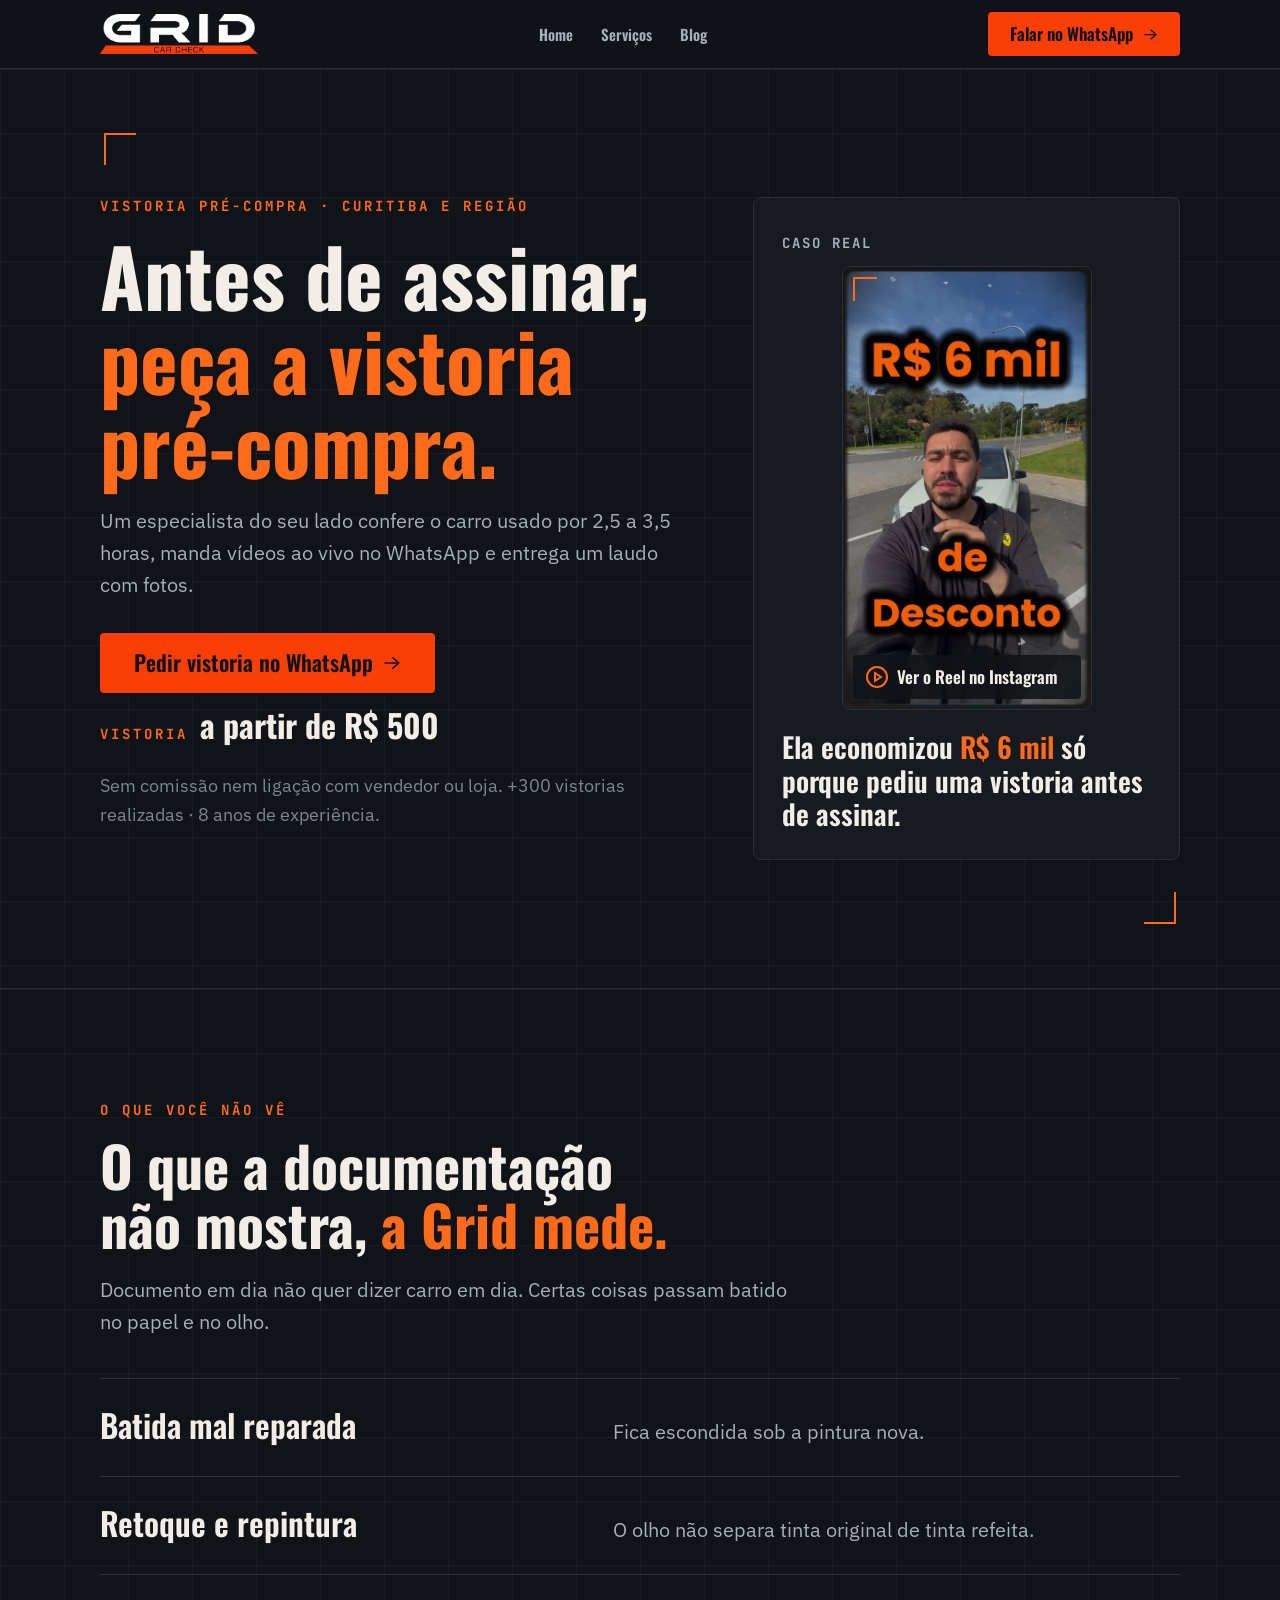
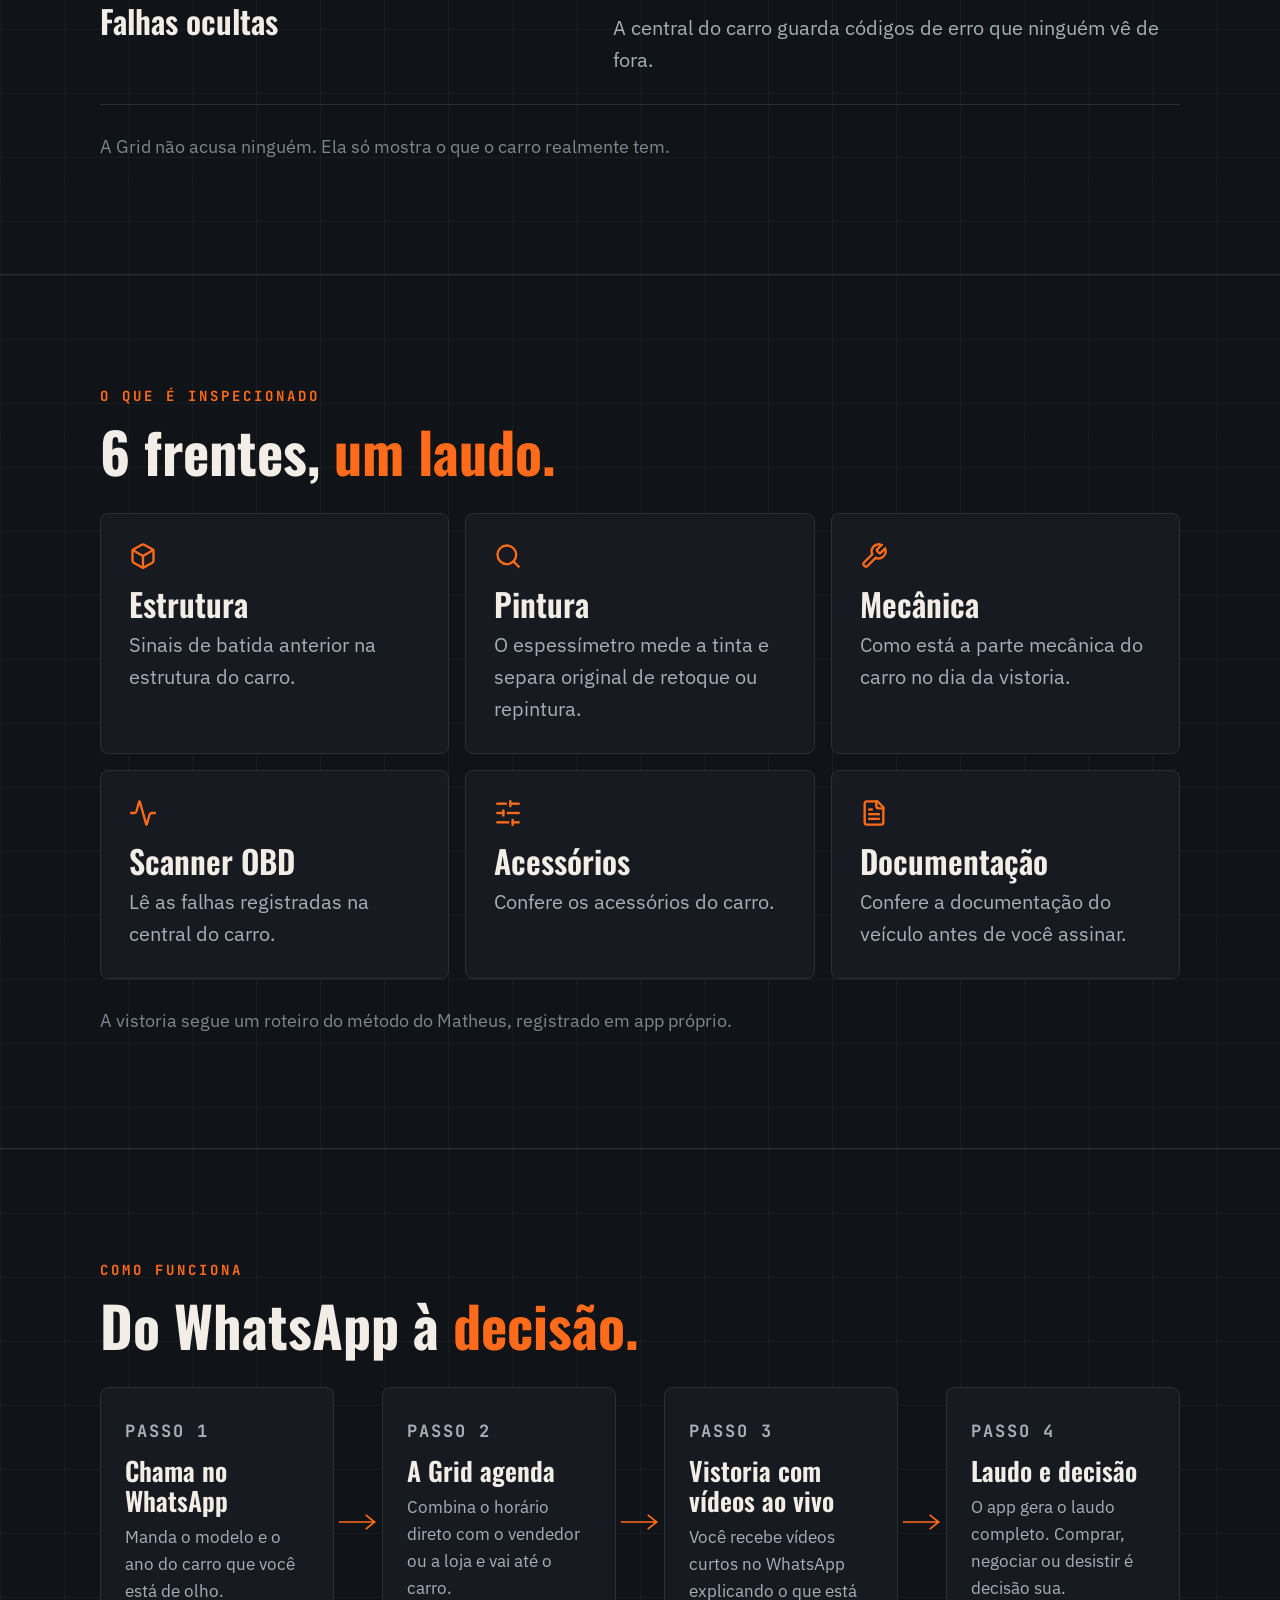
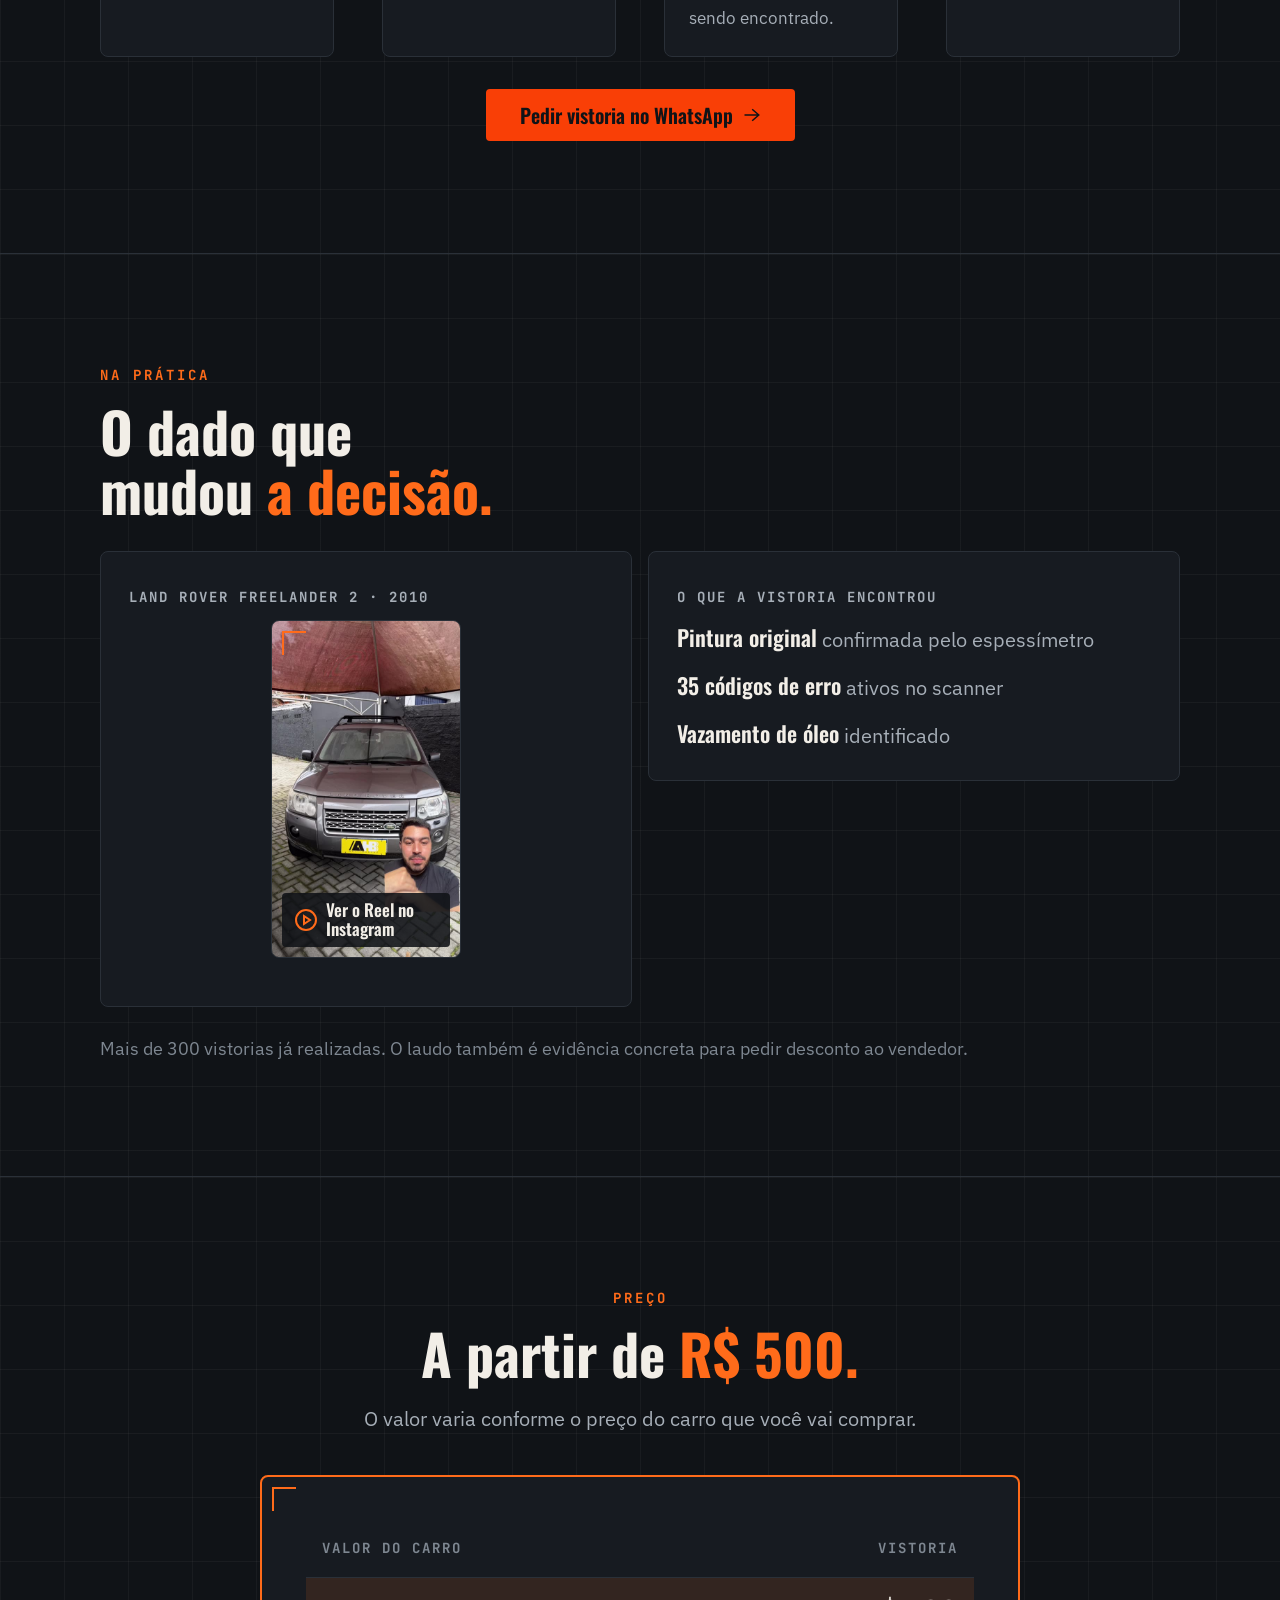
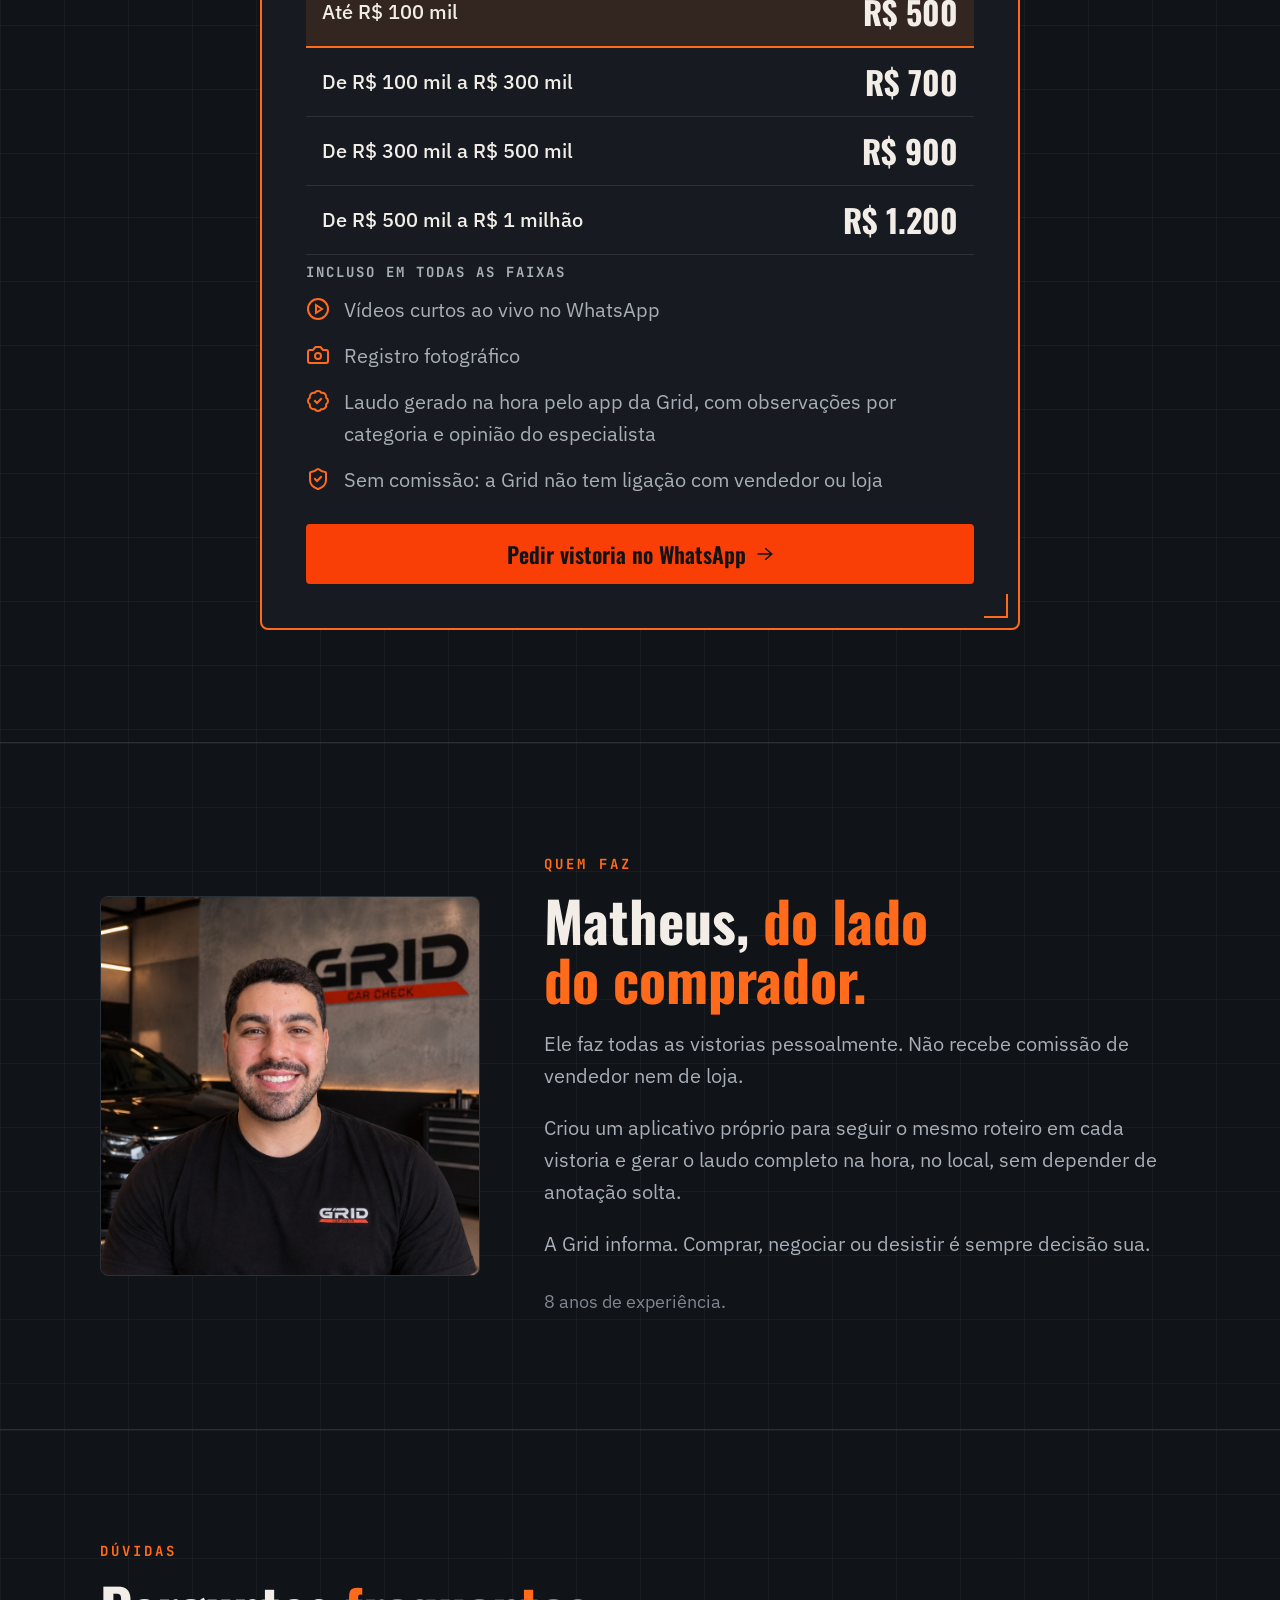
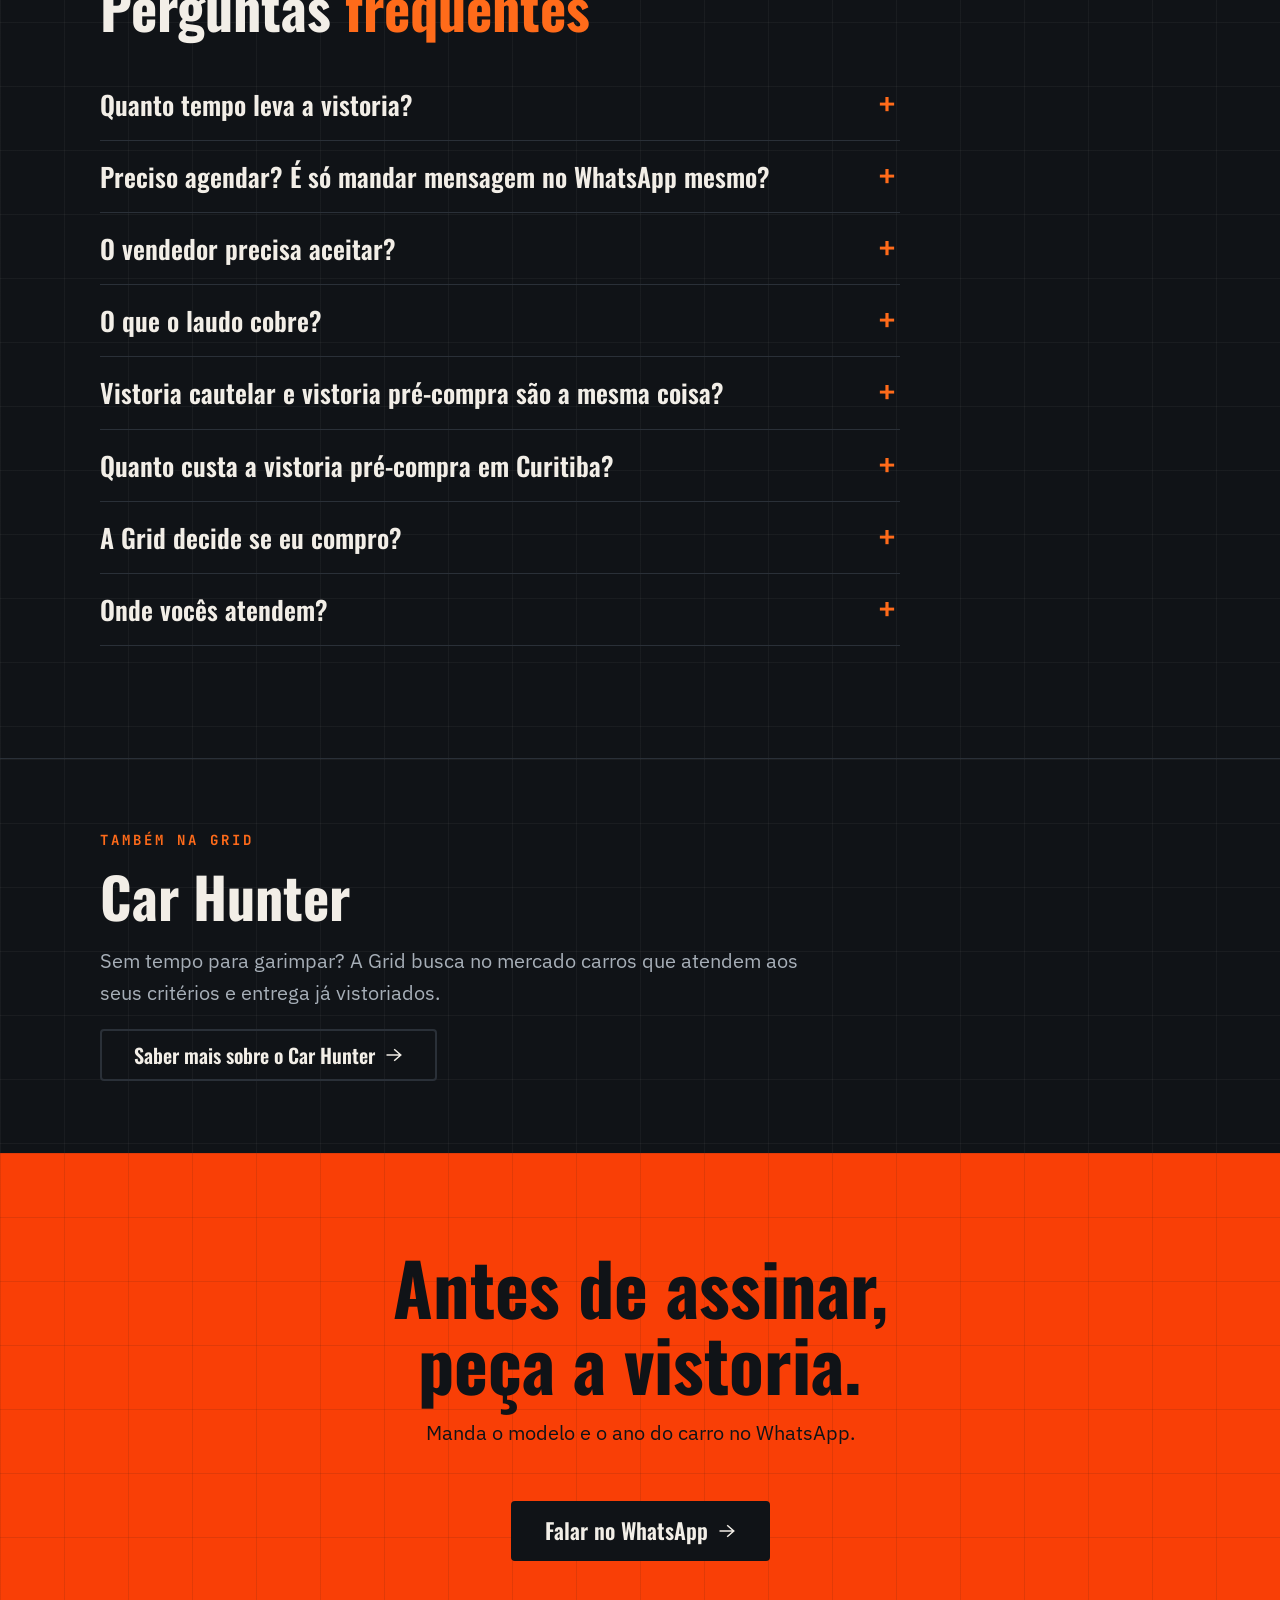
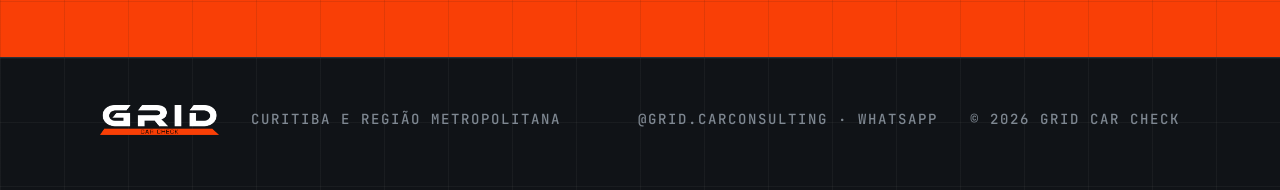
==== index.html @ 71150c5a "Adiciona contador animado e 4º post do blog (quilometragem) Inspirado na análise do concorrente CarV" ====
<!DOCTYPE html>
<html lang="pt-BR">

<head>
  <meta charset="UTF-8">
  <meta name="viewport" content="width=device-width, initial-scale=1.0">

  <!-- Google tag (gtag.js) -->
  <script async src="https://www.googletagmanager.com/gtag/js?id=G-SVH3X3QNZ6"></script>
  <script>
    window.dataLayer = window.dataLayer || [];
    function gtag(){dataLayer.push(arguments);}
    gtag('js', new Date());

    gtag('config', 'G-SVH3X3QNZ6');
  </script>

  <title>Vistoria Pré-Compra em Curitiba | Grid Car Check</title>
  <meta name="description"
    content="Vistoria pré-compra (cautelar) em Curitiba, a partir de R$ 500. Laudo gerado na hora, vídeos ao vivo no WhatsApp, sem comissão.">
  <meta name="robots" content="index, follow">
  <meta name="theme-color" content="#101317">
  <link rel="canonical" href="https://gridcarcheck.com.br/">

  <meta property="og:type" content="website">
  <meta property="og:locale" content="pt_BR">
  <meta property="og:url" content="https://gridcarcheck.com.br/">
  <meta property="og:site_name" content="Grid Car Check">
  <meta property="og:title" content="Antes de assinar, peça a vistoria | Grid Car Check">
  <meta property="og:description"
    content="Vistoria técnica pré-compra de carro usado em Curitiba e região. A partir de R$ 500, com laudo gerado na hora pelo app da Grid.">
  <meta property="og:image" content="https://gridcarcheck.com.br/assets/images/og-image.png">
  <meta property="og:image:width" content="1200">
  <meta property="og:image:height" content="630">
  <meta property="og:image:alt" content="Grid Car Check — vistoria pré-compra em Curitiba, a partir de R$ 500">

  <meta name="twitter:card" content="summary_large_image">
  <meta name="twitter:title" content="Antes de assinar, peça a vistoria | Grid Car Check">
  <meta name="twitter:description"
    content="Vistoria técnica pré-compra de carro usado em Curitiba e região. A partir de R$ 500.">
  <meta name="twitter:image" content="https://gridcarcheck.com.br/assets/images/og-image.png">

  <link rel="icon" href="assets/images/favicon.png">
  <link rel="apple-touch-icon" href="assets/images/favicon-180.png">
  <link rel="preconnect" href="https://fonts.googleapis.com">
  <link rel="preconnect" href="https://fonts.gstatic.com" crossorigin>
  <link
    href="https://fonts.googleapis.com/css2?family=IBM+Plex+Sans:wght@400;500;600&family=JetBrains+Mono:wght@500;700&family=Oswald:wght@600;700&display=swap"
    rel="stylesheet">
  <link rel="stylesheet" href="css/style.css">

  <!-- Dados estruturados: Service (sem endereço fixo — o especialista vai até o carro) + FAQ visível na página.
       TODO: quando houver avaliações reais do Google, adicionar AggregateRating aqui. Nunca com número inventado. -->
  <script type="application/ld+json">
  {
    "@context": "https://schema.org",
    "@graph": [
      {
        "@type": "Service",
        "serviceType": "Vistoria pré-compra de veículos",
        "name": "Vistoria pré-compra Grid Car Check",
        "description": "Vistoria técnica pré-compra de carros usados em Curitiba e região: estrutura, pintura, mecânica, scanner OBD, acessórios e documentação, com laudo gerado por aplicativo próprio.",
        "areaServed": [
          { "@type": "City", "name": "Curitiba" },
          { "@type": "AdministrativeArea", "name": "Região Metropolitana de Curitiba" }
        ],
        "provider": {
          "@type": "ProfessionalService",
          "name": "Grid Car Check",
          "image": "https://gridcarcheck.com.br/assets/images/og-image.png",
          "url": "https://gridcarcheck.com.br/",
          "telephone": "+5541998773856",
          "priceRange": "R$500 - R$1200",
          "areaServed": "Curitiba, PR",
          "sameAs": ["https://instagram.com/grid.carconsulting"]
        },
        "offers": [
          { "@type": "Offer", "name": "Vistoria — carro até R$ 100 mil", "price": "500", "priceCurrency": "BRL" },
          { "@type": "Offer", "name": "Vistoria — carro de R$ 100 mil a R$ 300 mil", "price": "700", "priceCurrency": "BRL" },
          { "@type": "Offer", "name": "Vistoria — carro de R$ 300 mil a R$ 500 mil", "price": "900", "priceCurrency": "BRL" },
          { "@type": "Offer", "name": "Vistoria — carro de R$ 500 mil a R$ 1 milhão", "price": "1200", "priceCurrency": "BRL" }
        ]
      },
      {
        "@type": "FAQPage",
        "mainEntity": [
          {
            "@type": "Question", "name": "Quanto tempo leva a vistoria?",
            "acceptedAnswer": { "@type": "Answer", "text": "De 2,5 a 3,5 horas, conforme o carro." }
          },
          {
            "@type": "Question", "name": "Preciso agendar? É só mandar mensagem no WhatsApp mesmo?",
            "acceptedAnswer": { "@type": "Answer", "text": "Sim. Manda o modelo e o ano do carro no WhatsApp e a Grid combina o horário direto com o vendedor ou a loja — você não precisa fazer mais nada." }
          },
          {
            "@type": "Question", "name": "O vendedor precisa aceitar?",
            "acceptedAnswer": { "@type": "Answer", "text": "A Grid combina o horário direto com o vendedor ou a loja e vai até o carro." }
          },
          {
            "@type": "Question", "name": "O que o laudo cobre?",
            "acceptedAnswer": { "@type": "Answer", "text": "Registro fotográfico, observações por categoria (estrutura, pintura, mecânica, scanner OBD, acessórios e documentação) e a opinião do especialista." }
          },
          {
            "@type": "Question", "name": "Quanto custa a vistoria pré-compra em Curitiba?",
            "acceptedAnswer": { "@type": "Answer", "text": "A partir de R$ 500. O valor varia conforme o preço do carro: até R$ 100 mil, R$ 500; de R$ 100 mil a R$ 300 mil, R$ 700; de R$ 300 mil a R$ 500 mil, R$ 900; de R$ 500 mil a R$ 1 milhão, R$ 1.200." }
          },
          {
            "@type": "Question", "name": "Vistoria cautelar e vistoria pré-compra são a mesma coisa?",
            "acceptedAnswer": { "@type": "Answer", "text": "Não exatamente. 'Vistoria cautelar' é como o mercado costuma chamar uma checagem de documentação e histórico do carro — restrições, furto e roubo, recall, chassi. A vistoria pré-compra da Grid Car Check vai além: inclui também mecânica, scanner OBD e pintura com espessímetro, com o especialista presente e vídeos ao vivo." }
          },
          {
            "@type": "Question", "name": "A Grid decide se eu compro?",
            "acceptedAnswer": { "@type": "Answer", "text": "Não. A Grid mostra o que o carro tem. A decisão é sua." }
          },
          {
            "@type": "Question", "name": "Onde vocês atendem?",
            "acceptedAnswer": { "@type": "Answer", "text": "Curitiba e região metropolitana." }
          }
        ]
      }
    ]
  }
  </script>

  <!-- Meta Pixel Code -->
  <script>
    !function(f,b,e,v,n,t,s)
    {if(f.fbq)return;n=f.fbq=function(){n.callMethod?
    n.callMethod.apply(n,arguments):n.queue.push(arguments)};
    if(!f._fbq)f._fbq=n;n.push=n;n.loaded=!0;n.version='2.0';
    n.queue=[];t=b.createElement(e);t.async=!0;
    t.src=v;s=b.getElementsByTagName(e)[0];
    s.parentNode.insertBefore(t,s)}(window, document,'script',
    'https://connect.facebook.net/en_US/fbevents.js');
    fbq('init', '866001702810701');
    fbq('track', 'PageView');
  </script>
  <noscript><img height="1" width="1" style="display:none"
      src="https://www.facebook.com/tr?id=866001702810701&ev=PageView&noscript=1" /></noscript>
  <!-- End Meta Pixel Code -->
</head>

<body>
  <a class="skip" href="#conteudo">Ir para o conteúdo</a>

  <header class="header">
    <div class="container header__inner">
      <a href="/home/" aria-label="Grid Car Check"><img class="logo" src="assets/images/grid-logo.png"
          alt="Grid Car Check" width="146" height="37"></a>
      <nav class="nav" id="nav-principal" aria-label="Navegação principal">
        <a href="/home/">Home</a>
        <a href="/servicos/">Serviços</a>
        <a href="/blog/">Blog</a>
      </nav>
      <div class="header__actions">
        <a href="#" class="btn btn--small" data-whatsapp>Falar no WhatsApp</a>
        <button class="nav-toggle" type="button" aria-expanded="false" aria-controls="nav-principal" aria-label="Abrir menu">
          <svg viewBox="0 0 24 24" aria-hidden="true"><path d="M3 6h18M3 12h18M3 18h18" /></svg>
        </button>
      </div>
    </div>
  </header>

  <main id="conteudo">

    <!-- 1. HERO (marcas de canto) -->
    <section class="blueprint hero" id="topo">
      <div class="container frame hero__grid">
        <div class="hero__main">
          <p class="eyebrow">Vistoria pré-compra · Curitiba e região</p>
          <h1>Antes de assinar, <span class="accent">peça a vistoria pré-compra.</span></h1>
          <p class="lead">Um especialista do seu lado confere o carro usado por 2,5 a 3,5 horas, manda vídeos ao vivo no
            WhatsApp e entrega um laudo com fotos.</p>
          <div class="hero__row">
            <a href="#" class="btn btn--big" data-whatsapp>Pedir vistoria no WhatsApp</a>
            <p class="from"><span class="eyebrow">Vistoria</span> <strong>a partir de R$&nbsp;500</strong></p>
          </div>
          <p class="faint">Sem comissão nem ligação com vendedor ou loja. +300 vistorias realizadas · 8 anos de experiência.</p>
        </div>
        <aside class="card hero__proof">
          <p class="eyebrow eyebrow--sm">Caso real</p>
          <a class="reel frame frame--card" href="https://www.instagram.com/p/DcM6Ga3tibB/" target="_blank" rel="noopener" data-reel
            aria-label="Ver o Reel do caso de R$ 6 mil de desconto no Instagram (abre em nova aba)">
            <video muted loop playsinline webkit-playsinline autoplay preload="metadata"
              poster="assets/video/reel-cliente-capa.jpg" aria-hidden="true" tabindex="-1">
              <source src="assets/video/reel-cliente.mp4" type="video/mp4">
            </video>
            <span class="reel__cta"><svg viewBox="0 0 24 24" aria-hidden="true">
                <circle cx="12" cy="12" r="10" />
                <polygon points="10 8 16 12 10 16 10 8" />
              </svg>Ver o Reel no Instagram</span>
          </a>
          <p class="quote">Ela economizou <span class="accent">R$&nbsp;6 mil</span> só porque pediu uma vistoria antes
            de assinar.</p>
        </aside>
      </div>
    </section>

    <!-- 2. A DOR -->
    <section class="blueprint section">
      <div class="container">
        <p class="eyebrow">O que você não vê</p>
        <h2>O que a documentação não mostra, <span class="accent">a Grid mede.</span></h2>
        <p class="lead">Documento em dia não quer dizer carro em dia. Certas coisas passam batido no papel e no olho.
        </p>
        <dl class="ledger">
          <div class="ledger__row">
            <dt>Batida mal reparada</dt>
            <dd>Fica escondida sob a pintura nova.</dd>
          </div>
          <div class="ledger__row">
            <dt>Retoque e repintura</dt>
            <dd>O olho não separa tinta original de tinta refeita.</dd>
          </div>
          <div class="ledger__row">
            <dt>Falhas ocultas</dt>
            <dd>A central do carro guarda códigos de erro que ninguém vê de fora.</dd>
          </div>
        </dl>
        <p class="faint">A Grid não acusa ninguém. Ela só mostra o que o carro realmente tem.</p>
      </div>
    </section>

    <!-- 3. O QUE INSPECIONA -->
    <section class="blueprint section" id="inspecao">
      <div class="container">
        <p class="eyebrow">O que é inspecionado</p>
        <h2>6 frentes, <span class="accent">um laudo.</span></h2>
        <div class="grid3 grid3--fronts">
          <article class="card">
            <svg class="icon" viewBox="0 0 24 24" aria-hidden="true">
              <path
                d="M21 8a2 2 0 0 0-1-1.73l-7-4a2 2 0 0 0-2 0l-7 4A2 2 0 0 0 3 8v8a2 2 0 0 0 1 1.73l7 4a2 2 0 0 0 2 0l7-4A2 2 0 0 0 21 16Z" />
              <path d="m3.3 7 8.7 5 8.7-5" />
              <path d="M12 22V12" />
            </svg>
            <h3>Estrutura</h3>
            <p>Sinais de batida anterior na estrutura do carro.</p>
          </article>
          <article class="card">
            <svg class="icon" viewBox="0 0 24 24" aria-hidden="true">
              <circle cx="11" cy="11" r="8" />
              <path d="m21 21-4.3-4.3" />
            </svg>
            <h3>Pintura</h3>
            <p>O espessímetro mede a tinta e separa original de retoque ou repintura.</p>
          </article>
          <article class="card">
            <svg class="icon" viewBox="0 0 24 24" aria-hidden="true">
              <path
                d="M14.7 6.3a1 1 0 0 0 0 1.4l1.6 1.6a1 1 0 0 0 1.4 0l3.77-3.77a6 6 0 0 1-7.94 7.94l-6.91 6.91a2.12 2.12 0 0 1-3-3l6.91-6.91a6 6 0 0 1 7.94-7.94l-3.76 3.76z" />
            </svg>
            <h3>Mecânica</h3>
            <p>Como está a parte mecânica do carro no dia da vistoria.</p>
          </article>
          <article class="card">
            <svg class="icon" viewBox="0 0 24 24" aria-hidden="true">
              <path
                d="M22 12h-2.48a2 2 0 0 0-1.93 1.46l-2.35 8.36a.25.25 0 0 1-.48 0L9.24 2.18a.25.25 0 0 0-.48 0l-2.35 8.36A2 2 0 0 1 4.49 12H2" />
            </svg>
            <h3>Scanner OBD</h3>
            <p>Lê as falhas registradas na central do carro.</p>
          </article>
          <article class="card">
            <svg class="icon" viewBox="0 0 24 24" aria-hidden="true">
              <path d="M21 4h-7" />
              <path d="M10 4H3" />
              <path d="M21 12h-9" />
              <path d="M8 12H3" />
              <path d="M21 20h-5" />
              <path d="M12 20H3" />
              <path d="M14 2v4" />
              <path d="M8 10v4" />
              <path d="M16 18v4" />
            </svg>
            <h3>Acessórios</h3>
            <p>Confere os acessórios do carro.</p>
          </article>
          <article class="card">
            <svg class="icon" viewBox="0 0 24 24" aria-hidden="true">
              <path d="M15 2H6a2 2 0 0 0-2 2v16a2 2 0 0 0 2 2h12a2 2 0 0 0 2-2V7Z" />
              <path d="M14 2v4a2 2 0 0 0 2 2h4" />
              <path d="M10 9H8" />
              <path d="M16 13H8" />
              <path d="M16 17H8" />
            </svg>
            <h3>Documentação</h3>
            <p>Confere a documentação do veículo antes de você assinar.</p>
          </article>
        </div>
        <p class="faint">A vistoria segue um roteiro do método do Matheus, registrado em app próprio.</p>
      </div>
    </section>

    <!-- 4. COMO FUNCIONA -->
    <section class="blueprint section">
      <div class="container">
        <p class="eyebrow">Como funciona</p>
        <h2>Do WhatsApp à <span class="accent">decisão.</span></h2>
        <ol class="steps">
          <li class="card">
            <p class="eyebrow eyebrow--sm">Passo 1</p>
            <h3>Chama no WhatsApp</h3>
            <p>Manda o modelo e o ano do carro que você está de olho.</p>
          </li>
          <li class="arrow" aria-hidden="true"><svg viewBox="0 0 48 24">
              <path d="M2 12h42M34 4l10 8-10 8" />
            </svg></li>
          <li class="card">
            <p class="eyebrow eyebrow--sm">Passo 2</p>
            <h3>A Grid agenda</h3>
            <p>Combina o horário direto com o vendedor ou a loja e vai até o carro.</p>
          </li>
          <li class="arrow" aria-hidden="true"><svg viewBox="0 0 48 24">
              <path d="M2 12h42M34 4l10 8-10 8" />
            </svg></li>
          <li class="card">
            <p class="eyebrow eyebrow--sm">Passo 3</p>
            <h3>Vistoria com vídeos ao vivo</h3>
            <p>Você recebe vídeos curtos no WhatsApp explicando o que está sendo encontrado.</p>
          </li>
          <li class="arrow" aria-hidden="true"><svg viewBox="0 0 48 24">
              <path d="M2 12h42M34 4l10 8-10 8" />
            </svg></li>
          <li class="card">
            <p class="eyebrow eyebrow--sm">Passo 4</p>
            <h3>Laudo e decisão</h3>
            <p>O app gera o laudo completo. Comprar, negociar ou desistir é decisão sua.</p>
          </li>
        </ol>
        <p class="center"><a href="#" class="btn" data-whatsapp>Pedir vistoria no WhatsApp</a></p>
      </div>
    </section>

    <!-- 5. PROVA -->
    <section class="blueprint section">
      <div class="container">
        <p class="eyebrow">Na prática</p>
        <h2>O dado que mudou <span class="accent">a decisão.</span></h2>
        <div class="proof">
          <article class="card">
            <p class="eyebrow eyebrow--sm">Land Rover Freelander 2 · 2010</p>
            <a class="reel reel--compact frame frame--card" href="https://www.instagram.com/p/DcRAlcpBnZU/" target="_blank" rel="noopener"
              data-reel aria-label="Ver o Reel da vistoria do Freelander no Instagram (abre em nova aba)">
              <video muted loop playsinline webkit-playsinline autoplay preload="metadata"
                poster="assets/video/reel-freelander-capa.jpg" aria-hidden="true" tabindex="-1">
                <source src="assets/video/reel-freelander.mp4" type="video/mp4">
              </video>
              <span class="reel__cta"><svg viewBox="0 0 24 24" aria-hidden="true">
                  <circle cx="12" cy="12" r="10" />
                  <polygon points="10 8 16 12 10 16 10 8" />
                </svg>Ver o Reel no Instagram</span>
            </a>
          </article>
          <article class="card">
            <p class="eyebrow eyebrow--sm">O que a vistoria encontrou</p>
            <ul class="facts">
              <li><strong>Pintura original</strong> confirmada pelo espessímetro</li>
              <li><strong>35 códigos de erro</strong> ativos no scanner</li>
              <li><strong>Vazamento de óleo</strong> identificado</li>
            </ul>
          </article>
        </div>
        <p class="faint">Mais de <span class="count-up" data-target="300">0</span> vistorias já realizadas. O laudo
          também é evidência concreta para pedir desconto ao vendedor.</p>
      </div>
    </section>

    <!-- 6. PREÇO -->
    <section class="blueprint section section--center" id="preco">
      <div class="container">
        <p class="eyebrow">Preço</p>
        <h2>A partir de <span class="accent">R$&nbsp;500.</span></h2>
        <p class="lead">O valor varia conforme o preço do carro que você vai comprar.</p>
        <div class="card card--hot frame frame--card price">
          <table>
            <caption class="sr">Preço da vistoria por faixa de valor do carro</caption>
            <thead>
              <tr>
                <th scope="col">Valor do carro</th>
                <th scope="col">Vistoria</th>
              </tr>
            </thead>
            <tbody>
              <tr class="hot">
                <th scope="row">Até R$&nbsp;100&nbsp;mil</th>
                <td>R$&nbsp;500</td>
              </tr>
              <tr>
                <th scope="row">De R$&nbsp;100&nbsp;mil a R$&nbsp;300&nbsp;mil</th>
                <td>R$&nbsp;700</td>
              </tr>
              <tr>
                <th scope="row">De R$&nbsp;300&nbsp;mil a R$&nbsp;500&nbsp;mil</th>
                <td>R$&nbsp;900</td>
              </tr>
              <tr>
                <th scope="row">De R$&nbsp;500&nbsp;mil a R$&nbsp;1&nbsp;milhão</th>
                <td>R$&nbsp;1.200</td>
              </tr>
            </tbody>
          </table>
          <p class="eyebrow eyebrow--sm incl-title">Incluso em todas as faixas</p>
          <ul class="incl">
            <li><svg viewBox="0 0 24 24" aria-hidden="true">
                <circle cx="12" cy="12" r="10" />
                <polygon points="10 8 16 12 10 16 10 8" />
              </svg>Vídeos curtos ao vivo no WhatsApp</li>
            <li><svg viewBox="0 0 24 24" aria-hidden="true">
                <path d="M14.5 4h-5L7 7H4a2 2 0 0 0-2 2v9a2 2 0 0 0 2 2h16a2 2 0 0 0 2-2V9a2 2 0 0 0-2-2h-3l-2.5-3z" />
                <circle cx="12" cy="13" r="3" />
              </svg>Registro fotográfico</li>
            <li><svg viewBox="0 0 24 24" aria-hidden="true">
                <path
                  d="M3.85 8.62a4 4 0 0 1 4.78-4.77 4 4 0 0 1 6.74 0 4 4 0 0 1 4.78 4.78 4 4 0 0 1 0 6.74 4 4 0 0 1-4.77 4.78 4 4 0 0 1-6.75 0 4 4 0 0 1-4.78-4.77 4 4 0 0 1 0-6.76Z" />
                <path d="m9 12 2 2 4-4" />
              </svg>Laudo gerado na hora pelo app da Grid, com observações por categoria e opinião do especialista</li>
            <li><svg viewBox="0 0 24 24" aria-hidden="true">
                <path
                  d="M20 13c0 5-3.5 7.5-7.66 8.95a1 1 0 0 1-.67-.01C7.5 20.5 4 18 4 13V6a1 1 0 0 1 1-1c2 0 4.5-1.2 6.24-2.72a1.17 1.17 0 0 1 1.52 0C14.51 3.81 17 5 19 5a1 1 0 0 1 1 1z" />
                <path d="m9 12 2 2 4-4" />
              </svg>Sem comissão: a Grid não tem ligação com vendedor ou loja</li>
          </ul>
          <a href="#" class="btn btn--big btn--block" data-whatsapp>Pedir vistoria no WhatsApp</a>
        </div>
      </div>
    </section>

    <!-- 7. QUEM FAZ -->
    <section class="blueprint section">
      <div class="container about">
        <img class="about__photo" src="assets/images/matheus.jpg"
          alt="Matheus, especialista da Grid Car Check, sorrindo ao lado de um carro vistoriado em Curitiba" width="900"
          height="900" loading="lazy">
        <div>
          <p class="eyebrow">Quem faz</p>
          <h2>Matheus, <span class="accent">do lado do comprador.</span></h2>
          <p class="lead">Ele faz todas as vistorias pessoalmente. Não recebe comissão de vendedor nem de loja.</p>
          <p class="lead">Criou um aplicativo próprio para seguir o mesmo roteiro em cada vistoria e gerar o laudo
            completo na hora, no local, sem depender de anotação solta.</p>
          <p class="lead">A Grid informa. Comprar, negociar ou desistir é sempre decisão sua.</p>
          <p class="faint">8 anos de experiência.</p>
        </div>
      </div>
    </section>

    <!-- 8. FAQ -->
    <section class="blueprint section">
      <div class="container narrow">
        <p class="eyebrow">Dúvidas</p>
        <h2>Perguntas <span class="accent">frequentes</span></h2>
        <div class="faq">
          <details>
            <summary>Quanto tempo leva a vistoria?</summary>
            <p>De 2,5 a 3,5 horas, conforme o carro.</p>
          </details>
          <details>
            <summary>Preciso agendar? É só mandar mensagem no WhatsApp mesmo?</summary>
            <p>Sim. Manda o modelo e o ano do carro no WhatsApp e a Grid combina o horário direto com o vendedor ou a
              loja — você não precisa fazer mais nada.</p>
          </details>
          <details>
            <summary>O vendedor precisa aceitar?</summary>
            <p>A Grid combina o horário direto com o vendedor ou a loja e vai até o carro.</p>
          </details>
          <details>
            <summary>O que o laudo cobre?</summary>
            <p>Registro fotográfico, observações por categoria (estrutura, pintura, mecânica, scanner OBD, acessórios e
              documentação) e a opinião do especialista.</p>
          </details>
          <details>
            <summary>Vistoria cautelar e vistoria pré-compra são a mesma coisa?</summary>
            <p>Não exatamente. "Vistoria cautelar" é como o mercado costuma chamar uma checagem de documentação e
              histórico do carro — restrições, furto e roubo, recall, chassi. A vistoria pré-compra da Grid Car
              Check vai além: inclui também mecânica, scanner OBD e pintura com espessímetro, com o especialista
              presente e vídeos ao vivo.</p>
          </details>
          <details>
            <summary>Quanto custa a vistoria pré-compra em Curitiba?</summary>
            <p>A partir de R$ 500. O valor varia conforme o preço do carro: veja a tabela na seção de preço.</p>
          </details>
          <details>
            <summary>A Grid decide se eu compro?</summary>
            <p>Não. A Grid mostra o que o carro tem. A decisão é sua.</p>
          </details>
          <details>
            <summary>Onde vocês atendem?</summary>
            <p>Curitiba e região metropolitana.</p>
          </details>
        </div>
      </div>
    </section>

    <!-- Secundário: Car Hunter -->
    <section class="blueprint section section--tight">
      <div class="container narrow">
        <p class="eyebrow">Também na Grid</p>
        <h2>Car Hunter</h2>
        <p class="lead">Sem tempo para garimpar? A Grid busca no mercado carros que atendem aos seus critérios e entrega
          já vistoriados.</p>
        <!-- TODO: preço do Car Hunter (a confirmar) -->
        <a href="#" class="btn btn--ghost" data-whatsapp
          data-mensagem="Oi! Vi a Grid no Instagram e quero saber sobre o Car Hunter (busca de carro já vistoriado).">Saber
          mais sobre o Car Hunter</a>
      </div>
    </section>

    <!-- 9. CTA FINAL (invertida) -->
    <section class="statement">
      <div class="container narrow center">
        <h2>Antes de assinar, peça a vistoria.</h2>
        <p class="lead">Manda o modelo e o ano do carro no WhatsApp.</p>
        <a href="#" class="btn btn--dark btn--big" data-whatsapp>Falar no WhatsApp</a>
      </div>
    </section>
  </main>

  <footer class="blueprint footer">
    <div class="container footer__inner">
      <img class="logo" src="assets/images/grid-logo.png" alt="Grid Car Check" width="110" height="28" loading="lazy">
      <p class="mono">Curitiba e região metropolitana</p>
      <p class="mono"><a href="https://instagram.com/grid.carconsulting" target="_blank"
          rel="noopener">@grid.carconsulting</a> · <a href="#" data-whatsapp>WhatsApp</a></p>
      <p class="mono">© <span id="ano"></span> Grid Car Check</p>
    </div>
  </footer>

  <a href="#" class="sticky-cta" data-whatsapp aria-label="Falar no WhatsApp">
    <svg viewBox="0 0 24 24" aria-hidden="true">
      <path d="M7.9 20A9 9 0 1 0 4 16.1L2 22Z" />
    </svg>
    <span>Falar no WhatsApp</span>
  </a>

  <script src="js/main.js"></script>
</body>

</html>
---- css/style.css ----
/* Sistema visual do deck da Grid: desenho técnico, grafite e laranja */
:root {
  --bg: #101317; --panel: #171B21; --line: #2A3038;
  --text: #F2EEE7; --muted: #A7AFB8; --faint: #7E8791;
  --accent: #FF6B1A;  /* texto pequeno e detalhes (laranja do deck) */
  --brand: #F93F06;   /* botões e faixas (laranja da logo) */
  --display: 'Oswald', Arial, sans-serif;
  --body: 'IBM Plex Sans', Arial, sans-serif;
  --mono: 'JetBrains Mono', 'Courier New', monospace;
  --fs-body: 18px; --fs-h1: 48px; --fs-h2: 36px; --fs-h3: 24px; --fs-mono: 13px;
  --corner: 20px; --corner-off: 12px;
  --ease: cubic-bezier(0.16, 1, 0.3, 1);
  --ease-snap: cubic-bezier(0.2, 0.8, 0.2, 1); /* parada seca, pro momento autoral das marcas de canto */
}
@media (min-width: 900px) {
  :root { --fs-body: 20px; --fs-h1: 80px; --fs-h2: 56px; --fs-h3: 32px; --fs-mono: 14px; --corner: 32px; --corner-off: 24px; }
}

*, *::before, *::after { box-sizing: border-box; }
:root { color-scheme: dark; accent-color: var(--accent); }
[id] { scroll-margin-top: 84px; }
::selection { background: var(--accent); color: var(--bg); }
html { scrollbar-color: var(--line) var(--bg); }
html { scroll-behavior: smooth; }
body { margin: 0; background: var(--bg); color: var(--text); font: 400 var(--fs-body)/1.6 var(--body); -webkit-font-smoothing: antialiased; }
img { max-width: 100%; height: auto; display: block; }
a { color: inherit; }
h1, h2, h3 { font-family: var(--display); font-weight: 700; line-height: 1.05; margin: 0; text-wrap: balance; }
h1 { font-size: var(--fs-h1); }
h2 { font-size: var(--fs-h2); }
h3 { font-size: var(--fs-h3); font-weight: 600; line-height: 1.15; }
p { margin: 0; }
.accent { color: var(--accent); }
.container { width: 100%; max-width: 1120px; margin: 0 auto; padding: 0 20px; }
.narrow > * { max-width: 800px; }
.narrow.center > * { margin-left: auto; margin-right: auto; }
.center { text-align: center; }
.sr { position: absolute; width: 1px; height: 1px; overflow: hidden; clip: rect(0 0 0 0); }
.skip { position: absolute; left: -999px; }
.skip:focus { left: 12px; top: 12px; background: var(--text); color: var(--bg); padding: 8px 12px; z-index: 100; }
a:focus-visible, summary:focus-visible { outline: 3px solid var(--text); outline-offset: 3px; }

/* Blueprint */
.blueprint {
  background-color: var(--bg);
  background-image:
    repeating-linear-gradient(90deg, rgba(242,238,231,.045) 0 1px, transparent 1px 64px),
    repeating-linear-gradient(180deg, rgba(242,238,231,.045) 0 1px, transparent 1px 64px);
}
.statement {
  background-color: var(--brand); color: var(--bg);
  background-image:
    repeating-linear-gradient(90deg, rgba(16,19,23,.10) 0 1px, transparent 1px 64px),
    repeating-linear-gradient(180deg, rgba(16,19,23,.10) 0 1px, transparent 1px 64px);
  padding: 96px 0;
}
.statement h2 { font-size: clamp(40px, 7vw, 72px); }
.statement .lead { color: var(--bg); margin: 16px auto 32px; }

.frame { position: relative; }
.frame::before, .frame::after { content: ""; position: absolute; width: var(--corner); height: var(--corner); border: 0 solid var(--accent); pointer-events: none; }
.frame::before { top: var(--corner-off); left: var(--corner-off); border-top-width: 2px; border-left-width: 2px; }
.frame::after { bottom: var(--corner-off); right: var(--corner-off); border-bottom-width: 2px; border-right-width: 2px; }
.frame--card { --corner: 24px; --corner-off: 10px; }

/* Entrada em cascata: só é aplicada por JS, então sem JS tudo aparece parado */
.rv { opacity: 0; transform: translateY(18px); }
.rv.in { opacity: 1; transform: none; transition: opacity .6s var(--ease) calc(var(--i, 0) * 70ms), transform .6s var(--ease) calc(var(--i, 0) * 70ms); }

/* Momento autoral: as marcas de canto travam no enquadramento, como um scanner */
@keyframes lock-tl { from { opacity: 0; transform: translate(-28px, -28px); } to { opacity: 1; transform: none; } }
@keyframes lock-br { from { opacity: 0; transform: translate(28px, 28px); } to { opacity: 1; transform: none; } }
.hero__grid.frame::before { animation: lock-tl .4s var(--ease-snap) .15s backwards; }
.hero__grid.frame::after { animation: lock-br .4s var(--ease-snap) .15s backwards; }
.frame--card.armed::before, .frame--card.armed::after { opacity: 0; }
.frame--card.lock::before { animation: lock-tl .4s var(--ease-snap) both; }
.frame--card.lock::after { animation: lock-br .4s var(--ease-snap) both; }

.eyebrow { font: 700 var(--fs-mono)/1.4 var(--mono); letter-spacing: 3px; text-transform: uppercase; color: var(--accent); margin-bottom: 16px; }
.eyebrow--sm { letter-spacing: 2px; margin-bottom: 12px; }
.mono { font: 500 var(--fs-mono)/1.5 var(--mono); letter-spacing: 2px; text-transform: uppercase; color: var(--faint); }
.mono a { text-decoration: none; display: inline-flex; align-items: center; min-height: 44px; }
.lead { margin-top: 20px; color: var(--muted); max-width: 44rem; }
.faint { margin-top: 28px; color: var(--faint); font-size: .9em; }
.count-up { font-variant-numeric: tabular-nums; }
.center .lead { margin-left: auto; margin-right: auto; }

/* Botões (contraste #101317 sobre #F93F06 = 5,1:1) */
.btn { white-space: nowrap; display: inline-flex; align-items: center; justify-content: center; gap: 10px; min-height: 52px; padding: 12px 32px; background: var(--brand); color: var(--bg); font: 600 20px/1.2 var(--display); text-decoration: none; border: 2px solid var(--brand); border-radius: 4px; transition: transform .2s var(--ease); }
.btn { transition: transform .2s var(--ease), box-shadow .2s var(--ease), background-color .2s, border-color .2s; }
.btn::after {
  content: "";
  flex: none;
  width: 18px; height: 18px;
  background-color: currentColor;
  -webkit-mask: url("data:image/svg+xml,%3Csvg xmlns='http://www.w3.org/2000/svg' viewBox='0 0 24 24' fill='none' stroke='%23000' stroke-width='2' stroke-linecap='square'%3E%3Cpath d='M3 12h16M13 5l8 7-8 7'/%3E%3C/svg%3E") center / contain no-repeat;
  mask: url("data:image/svg+xml,%3Csvg xmlns='http://www.w3.org/2000/svg' viewBox='0 0 24 24' fill='none' stroke='%23000' stroke-width='2' stroke-linecap='square'%3E%3Cpath d='M3 12h16M13 5l8 7-8 7'/%3E%3C/svg%3E") center / contain no-repeat;
  transition: transform .2s var(--ease);
}
@media (hover: hover) {
  .btn:hover { transform: translateY(-2px); border-color: var(--accent); }
  .btn:hover::after { transform: translateX(4px); }
  .btn--ghost:hover { background: rgba(255, 107, 26, .08); }
  .btn--dark:hover { border-color: var(--accent); }
}
.btn:active, .sticky-cta:active { transform: translateY(0) scale(.98); box-shadow: none; }
.btn--small { min-height: 44px; padding: 8px 20px; font-size: 17px; }
.btn--small::after { width: 15px; height: 15px; }
.btn--big { min-height: 60px; font-size: 22px; }
.btn--block { width: 100%; margin-top: 28px; }
.btn--ghost { background: transparent; color: var(--text); border-color: var(--line); }
.btn--ghost:hover { border-color: var(--accent); }
.btn--dark { background: var(--bg); color: var(--text); border-color: var(--bg); }

/* Header */
.header { position: sticky; top: 0; z-index: 50; background: rgba(16,19,23,.92); backdrop-filter: blur(8px); border-bottom: 1px solid var(--line); }
.header__inner { display: flex; align-items: center; justify-content: space-between; height: 68px; }
.header a[aria-label] { display: inline-flex; align-items: center; min-height: 44px; }

/* Navegação entre páginas */
.header__actions { display: flex; align-items: center; gap: 12px; }
.nav { display: flex; align-items: center; gap: 28px; }
.nav a { font: 600 15px var(--display); color: var(--muted); text-decoration: none; transition: color .2s; display: inline-flex; align-items: center; min-height: 44px; }
.nav a:hover { color: var(--accent); }
.nav-toggle { display: none; width: 44px; height: 44px; align-items: center; justify-content: center; background: transparent; border: 1px solid var(--line); border-radius: 4px; color: var(--text); cursor: pointer; padding: 0; }
.nav-toggle svg { width: 22px; height: 22px; fill: none; stroke: currentColor; stroke-width: 2; stroke-linecap: square; }

@media (max-width: 899px) {
  .nav {
    position: absolute; top: 100%; left: 0; right: 0; z-index: 45;
    flex-direction: column; align-items: stretch; gap: 0;
    background: var(--panel); border-bottom: 1px solid var(--line);
    max-height: 0; overflow: hidden; transition: max-height .25s var(--ease);
  }
  .nav.is-open { max-height: 220px; }
  .nav a { padding: 0 20px; border-top: 1px solid var(--line); min-height: 52px; }
  .header__actions .btn { display: none; }
  .nav-toggle { display: inline-flex; }
}
.logo { height: 40px; width: auto; }

/* Seções */
.section { padding: 56px 0; border-top: 1px solid var(--line); }
.section h2 { max-width: 20ch; }
.section--tight { padding: 40px 0; }
.section--center .container { text-align: center; }
.section--center h2, .section--center .lead { margin-left: auto; margin-right: auto; }
.section--center .price { margin-left: auto; margin-right: auto; text-align: left; }
.hero { padding: 24px 0; }
.hero h1 { max-width: 15ch; }
.hero__grid { display: grid; gap: 32px; padding-top: 56px; padding-bottom: 56px; }
.hero__proof { align-self: center; }
.reel { position: relative; display: block; width: 100%; max-width: 240px; aspect-ratio: 9 / 16; margin: 0 auto 20px; overflow: hidden; border: 1px solid var(--line); border-radius: 8px; background: var(--bg); text-decoration: none; }
.reel video { display: block; width: 100%; height: 100%; object-fit: cover; }
/* Marca de canto do Reel: só o canto superior esquerdo — o inferior direito colidiria com o badge do CTA */
.reel.frame--card::after { content: none; }
.reel__cta { position: absolute; left: 10px; right: 10px; bottom: 10px; display: flex; align-items: center; gap: 8px; min-height: 44px; padding: 8px 12px; background: color-mix(in srgb, var(--bg) 88%, transparent); border-radius: 4px; color: var(--text); font: 600 17px/1.1 var(--display); transition: background-color .2s, color .2s; }
.reel__cta svg { flex: none; width: 24px; height: 24px; fill: none; stroke: var(--accent); stroke-width: 2; stroke-linecap: square; stroke-linejoin: miter; transition: stroke .2s; }
@media (hover: hover) {
  .reel:hover .reel__cta { background: var(--brand); color: var(--bg); }
  .reel:hover .reel__cta svg { stroke: var(--bg); }
}
.hero__row { display: flex; flex-direction: column; gap: 20px; margin-top: 32px; align-items: flex-start; }
.from strong { white-space: nowrap; }
.from { display: flex; align-items: baseline; gap: 12px; }
.from .eyebrow { margin: 0; }
.from strong { font: 700 var(--fs-h3)/1 var(--display); }

.card { background: var(--panel); border: 1px solid var(--line); border-radius: 8px; padding: 28px; }
.card--hot { border: 2px solid var(--accent); }
.card p { color: var(--muted); margin-top: 8px; }
.card .eyebrow { margin-bottom: 12px; }
.grid3 .card, .steps .card, .proof .card { transition: transform .3s var(--ease), border-color .3s var(--ease); }
.icon { transition: transform .3s var(--ease); }
@media (hover: hover) {
  .grid3 .card:hover, .steps .card:hover, .proof .card:hover { transform: translateY(-4px); border-color: rgba(255, 107, 26, .6); }
  .grid3 .card:hover .icon { transform: translateY(-2px) scale(1.12); }
  .ledger__row:hover dt { transform: translateX(8px); color: var(--accent); }
}
.grid3 { display: grid; gap: 16px; margin-top: 32px; }
.icon { display: block; width: 28px; height: 28px; margin-bottom: 16px; fill: none; stroke: var(--accent); stroke-width: 2; stroke-linecap: square; stroke-linejoin: miter; }
.grid3--fronts .card p { margin-top: 6px; }

/* Ledger: a dor em linhas, sem cartões */
.ledger { margin: 40px 0 0; border-top: 1px solid var(--line); }
.ledger__row { display: grid; gap: 4px; padding: 16px 0; border-bottom: 1px solid var(--line); }
.ledger dt { transition: transform .3s var(--ease), color .3s var(--ease); font: 600 var(--fs-h3)/1.15 var(--display); color: var(--text); }
.ledger dd { margin: 0; color: var(--muted); }

/* Passos com setas retas */
.steps { list-style: none; margin: 32px 0; padding: 0; display: grid; gap: 0; }
.arrow { display: grid; place-items: center; height: 48px; }
.arrow.armed path { stroke-dasharray: 80; stroke-dashoffset: 80; }
.arrow.lock path { stroke-dashoffset: 0; transition: stroke-dashoffset .6s var(--ease) calc(.35s + var(--i, 0) * .25s); }
.arrow svg { width: 40px; height: 20px; transform: rotate(90deg); fill: none; stroke: var(--accent); stroke-width: 2; stroke-linecap: square; }

/* Prova */
.proof { display: grid; gap: 16px; margin-top: 32px; }
.facts { list-style: none; margin: 0; padding: 0; display: grid; gap: 12px; color: var(--muted); }
.facts strong { color: var(--text); font-family: var(--display); font-weight: 600; font-size: 1.1em; }
.quote { font: 600 clamp(26px, 3vw, 34px)/1.2 var(--display); color: var(--text) !important; margin: 0 !important; }
.hero__proof .eyebrow { margin-bottom: 12px; }
.hero__proof .quote { font-size: clamp(22px, 2.4vw, 28px); }
.placeholder-inline { color: #FFD166 !important; font-family: var(--mono); font-size: 14px; }
.placeholder-inline { margin-top: 12px; }

/* Preço */
.price { margin-top: 40px; padding: 28px 20px; }
.price table { width: 100%; border-collapse: collapse; }
.price th, .price td { padding: 16px 12px; text-align: left; border-bottom: 1px solid var(--line); font-weight: 500; }
.price thead th { font: 700 var(--fs-mono)/1.4 var(--mono); letter-spacing: 2px; text-transform: uppercase; color: var(--faint); }
.price td { font-variant-numeric: tabular-nums; white-space: nowrap; text-align: right; font: 700 var(--fs-h3)/1 var(--display); }
.price thead th:last-child { text-align: right; }
.price tr.hot { background: rgba(255,107,26,.12); }
.price tr.hot th, .price tr.hot td { border-bottom: 2px solid var(--accent); }
.incl-title { margin-top: 32px; }
.incl { list-style: none; margin: 0; padding: 0; display: grid; gap: 14px; }
.incl li { display: flex; gap: 14px; align-items: flex-start; color: var(--muted); }
.incl svg { flex: none; width: 24px; height: 24px; margin-top: 3px; fill: none; stroke: var(--accent); stroke-width: 2; stroke-linecap: square; stroke-linejoin: miter; }

/* Sobre */
.about { display: grid; gap: 32px; align-items: center; }
.about__photo { width: 100%; max-width: 380px; aspect-ratio: 4/3; object-fit: cover; object-position: 50% 28%; border: 1px solid var(--line); border-radius: 8px; }

/* FAQ */
.faq { margin-top: 32px; }
.faq details { border-bottom: 1px solid var(--line); interpolate-size: allow-keywords; }
.faq details::details-content { block-size: 0; overflow: hidden; transition: block-size .25s var(--ease), content-visibility .25s allow-discrete; }
.faq details[open]::details-content { block-size: auto; }
.faq summary { cursor: pointer; padding: 20px 36px 20px 0; font: 600 var(--fs-h3)/1.2 var(--display); list-style: none; position: relative; font-size: clamp(20px, 3vw, 26px); }
.faq summary::-webkit-details-marker { display: none; }
.faq summary::after { content: "+"; position: absolute; right: 4px; top: 14px; color: var(--accent); font: 500 30px var(--mono); }
.faq details[open] summary::after { content: "−"; }
.faq details p { padding: 0 0 20px; color: var(--muted); }
.narrow .btn { margin-top: 20px; }

/* Rodapé */
.footer { padding: 40px 0 104px; border-top: 1px solid var(--line); }
.footer__inner { display: grid; gap: 12px; }
.footer .logo { height: 30px; }

/* Botão fixo mobile */
.sticky-cta { position: fixed; left: 16px; right: 16px; bottom: 16px; z-index: 60; display: flex; align-items: center; justify-content: center; gap: 10px; min-height: 56px; background: var(--brand); color: var(--bg); font: 600 21px var(--display); text-decoration: none; border-radius: 4px; box-shadow: 0 8px 24px rgba(0,0,0,.55); transform: translateY(140%); transition: transform .3s; }
.sticky-cta.is-visible { transform: none; }
.sticky-cta svg { width: 24px; height: 24px; fill: none; stroke: currentColor; stroke-width: 2; stroke-linecap: square; stroke-linejoin: miter; }

@media (min-width: 900px) {
  .hero { padding: 40px 0; }
  .reel { max-width: 250px; }
  .reel--compact { max-width: 190px; }
  .hero__grid { grid-template-columns: 1.4fr 1fr; gap: 56px; padding-top: 88px; padding-bottom: 88px; }
  .hero__row { flex-direction: row; flex-wrap: wrap; align-items: center; gap: 16px 32px; }
  .section { padding: 112px 0; }
  .grid3 { grid-template-columns: repeat(3, 1fr); }
  .ledger__row { grid-template-columns: 1fr 1.2fr; gap: 40px; align-items: baseline; padding: 28px 0; }
  .section--tight { padding: 72px 0; }
  .steps { grid-template-columns: 1fr 48px 1fr 48px 1fr 48px 1fr; align-items: stretch; }
  .arrow { height: auto; }
  .arrow svg { transform: none; }
  .steps .card { padding: 24px; }
  .steps h3 { font-size: 26px; }
  .steps p { font-size: 17px; }
  .proof { grid-template-columns: 1fr 1fr; align-items: start; }
  .price { padding: 44px; max-width: 760px; }
  .price th, .price td { padding: 18px 16px; }
  .about { grid-template-columns: 380px 1fr; gap: 64px; }
  .about__photo { aspect-ratio: 1/1; object-position: 50% 30%; }
  .sticky-cta { display: none; }
  .footer { padding-bottom: 48px; }
  .footer__inner { grid-template-columns: auto 1fr auto auto; align-items: center; gap: 32px; }
}

@media (prefers-reduced-motion: reduce) {
  html { scroll-behavior: auto; }
  .btn, .btn::after, .sticky-cta { transition: none; }
  .btn:hover, .btn:hover::after, .btn:active, .sticky-cta:active { transform: none; box-shadow: none; }
  .grid3 .card:hover, .steps .card:hover, .proof .card:hover, .ledger__row:hover dt, .grid3 .card:hover .icon { transform: none; }
  .rv { opacity: 1; transform: none; }
  .arrow.armed path { stroke-dashoffset: 0; }
  .hero__grid.frame::before, .hero__grid.frame::after { animation: none; }
  .frame--card.armed::before, .frame--card.armed::after { opacity: 1; }
  .frame--card.lock::before, .frame--card.lock::after { animation: none; }
  .faq details::details-content { transition: none; }
  .nav { transition: none; }
}
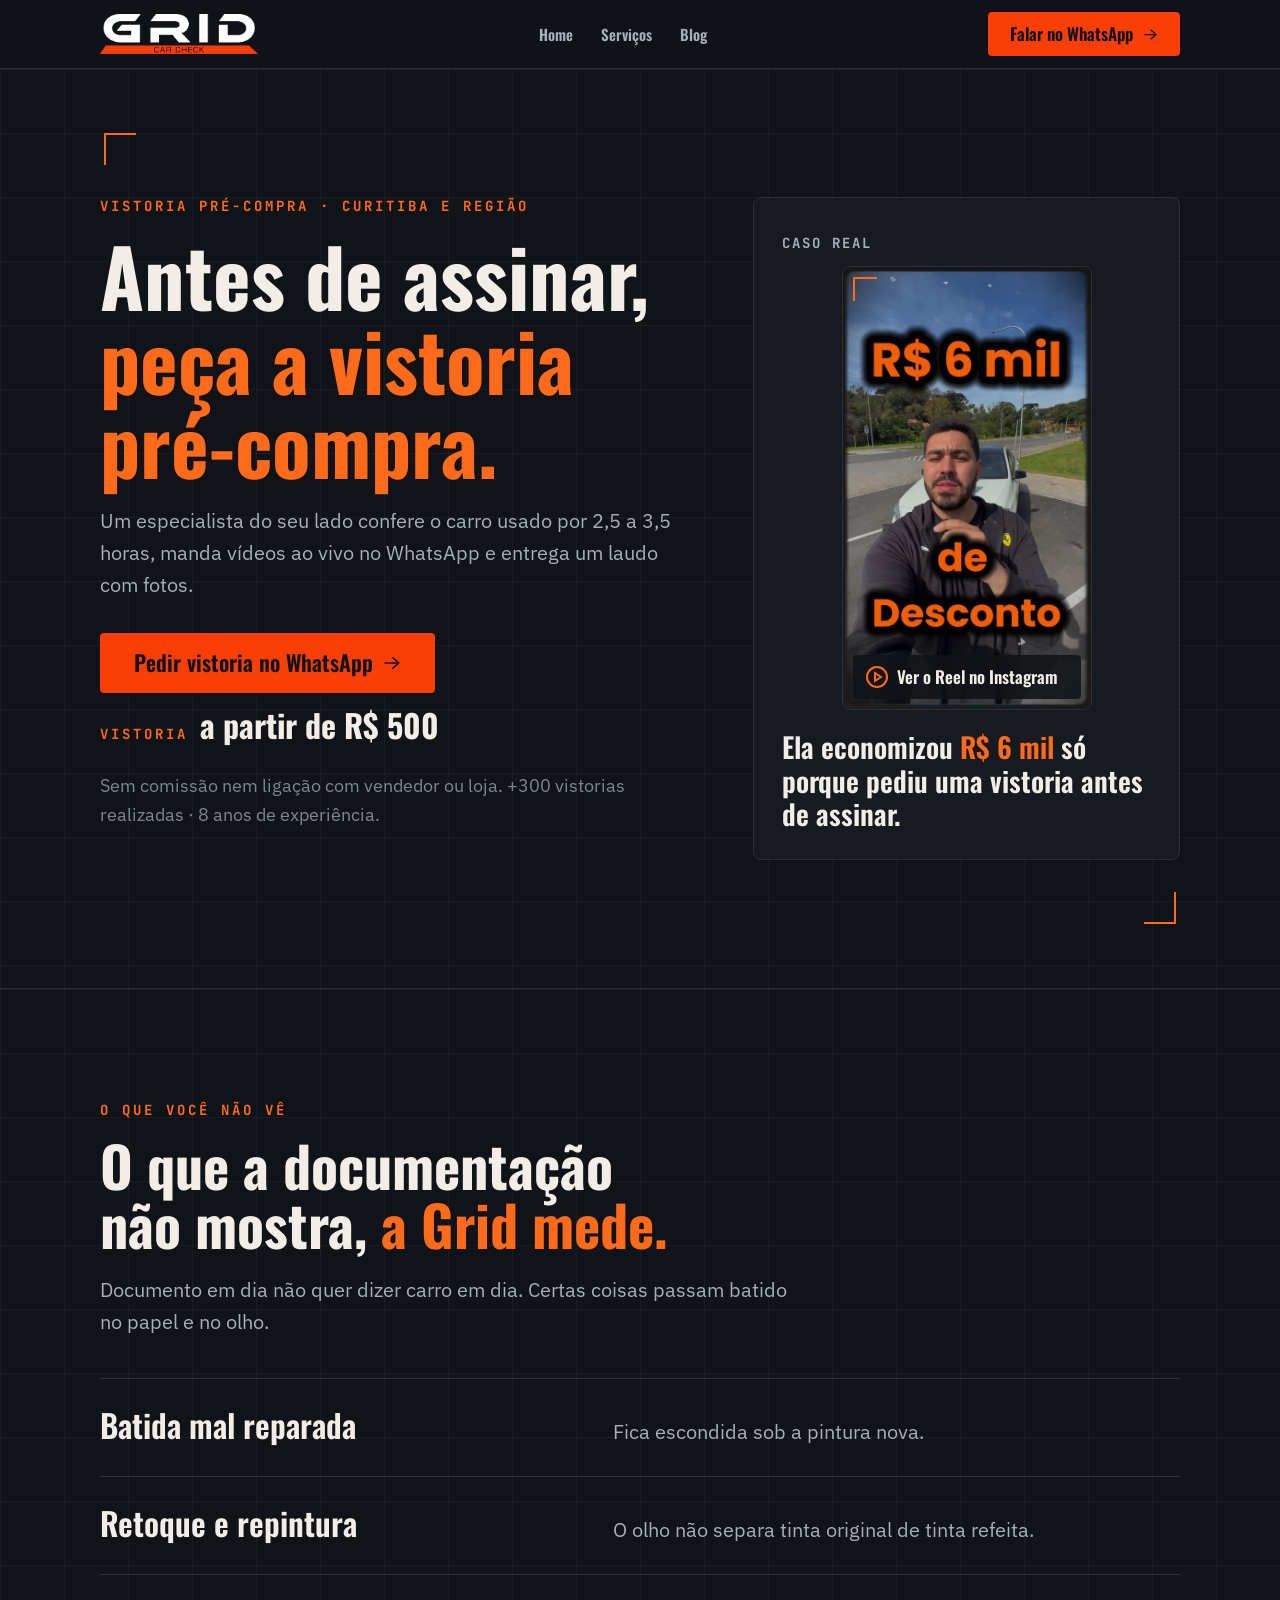
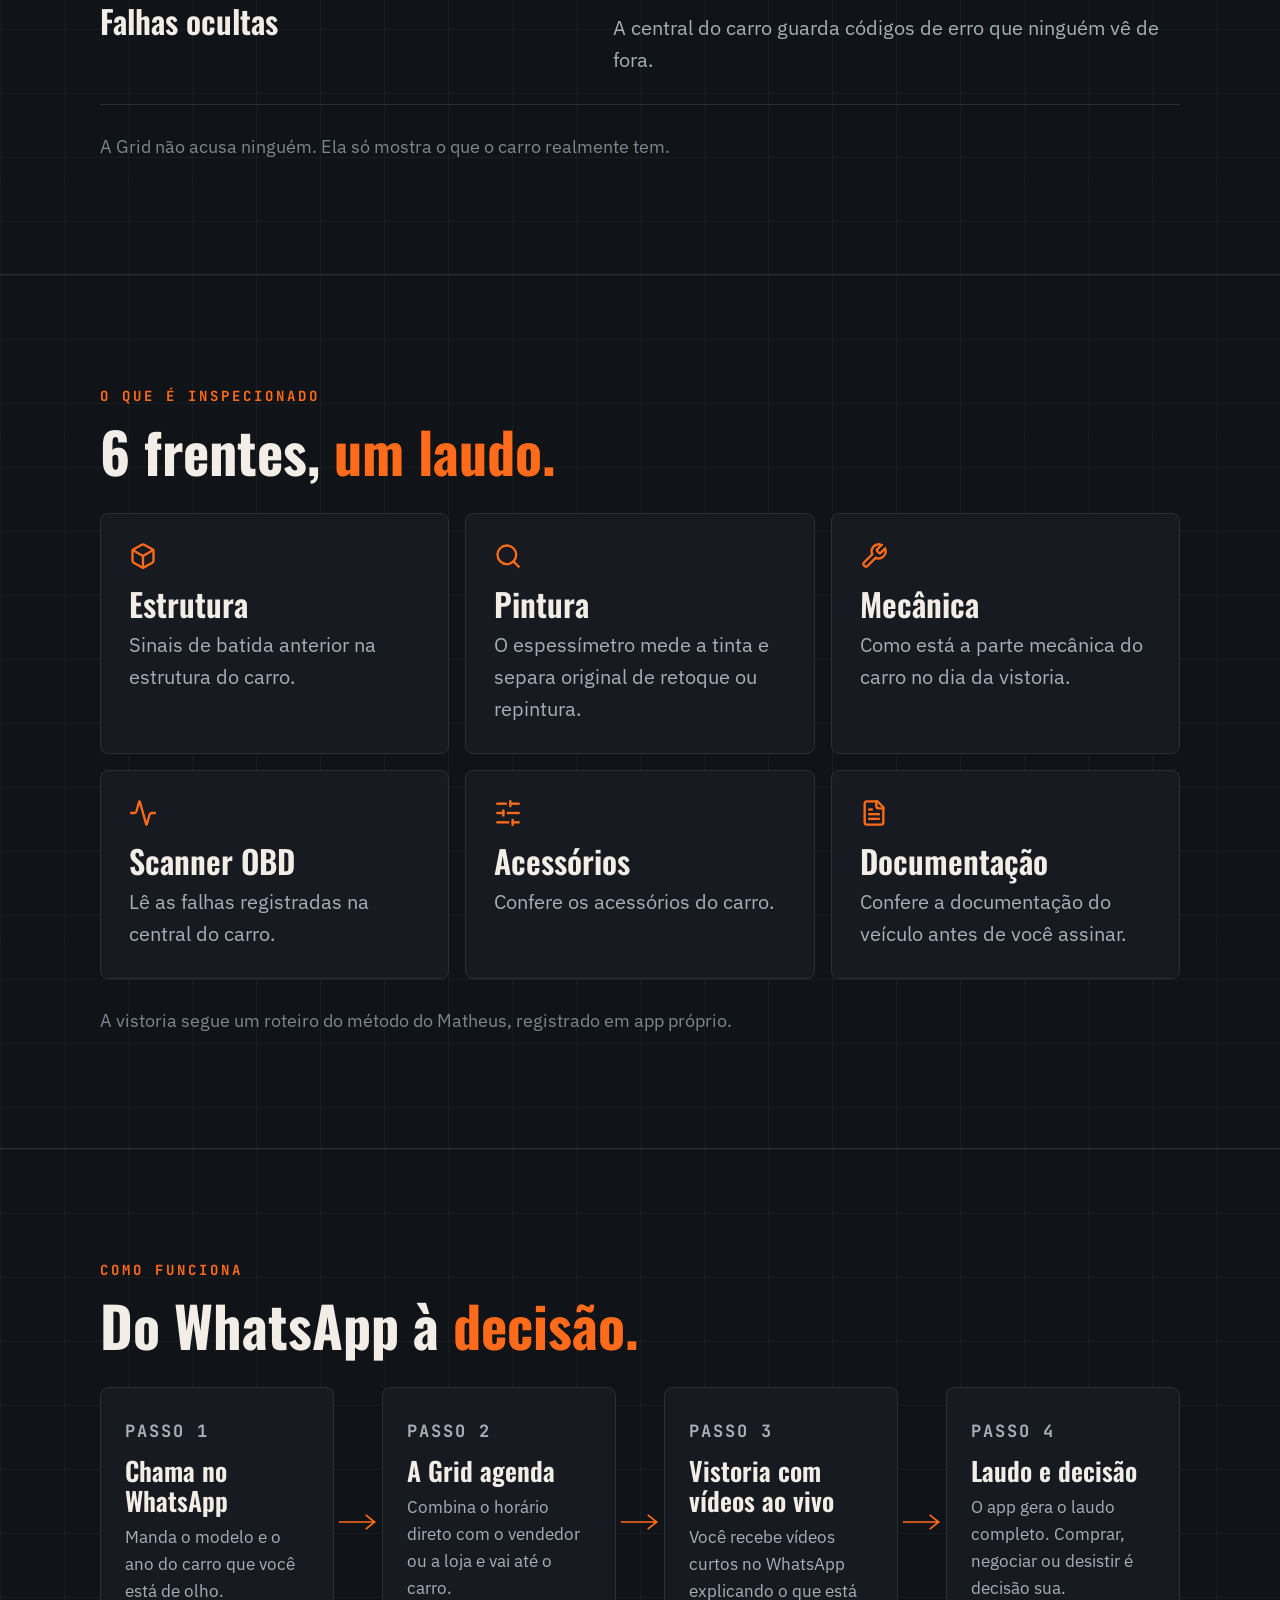
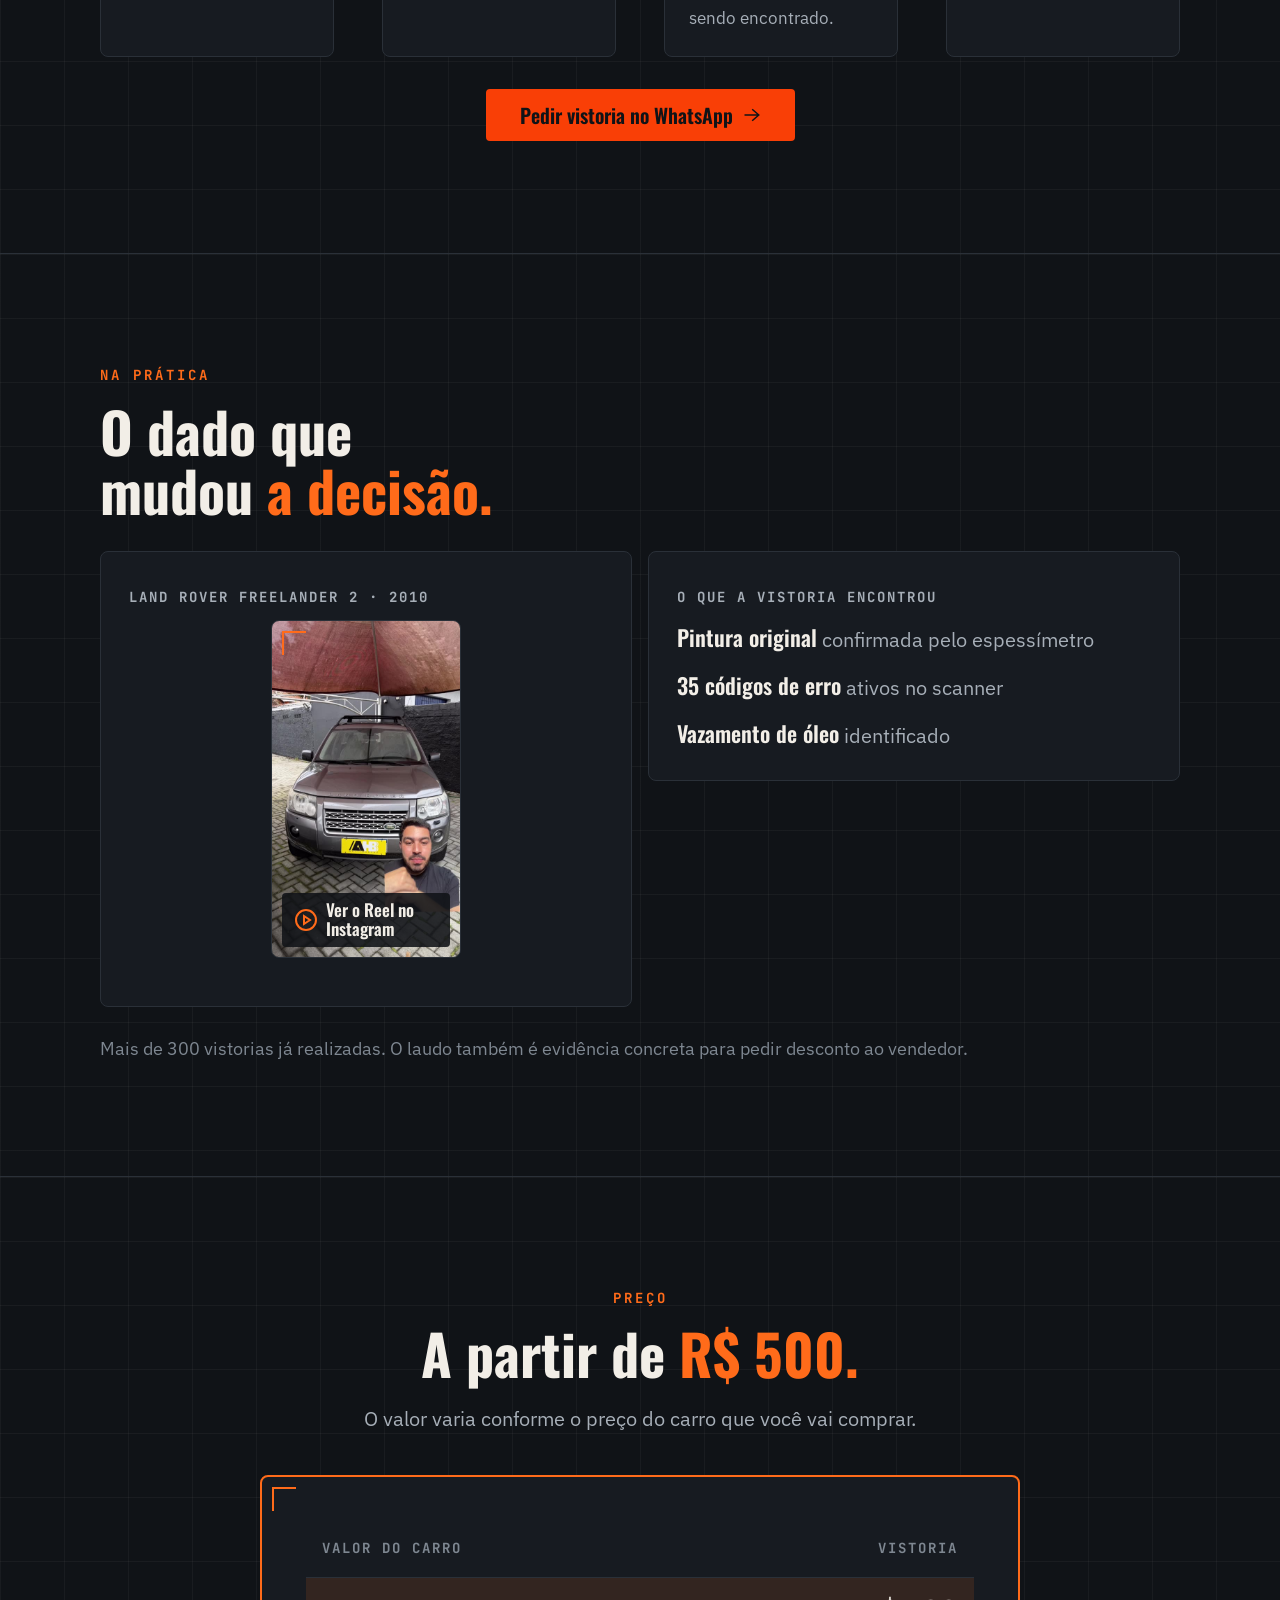
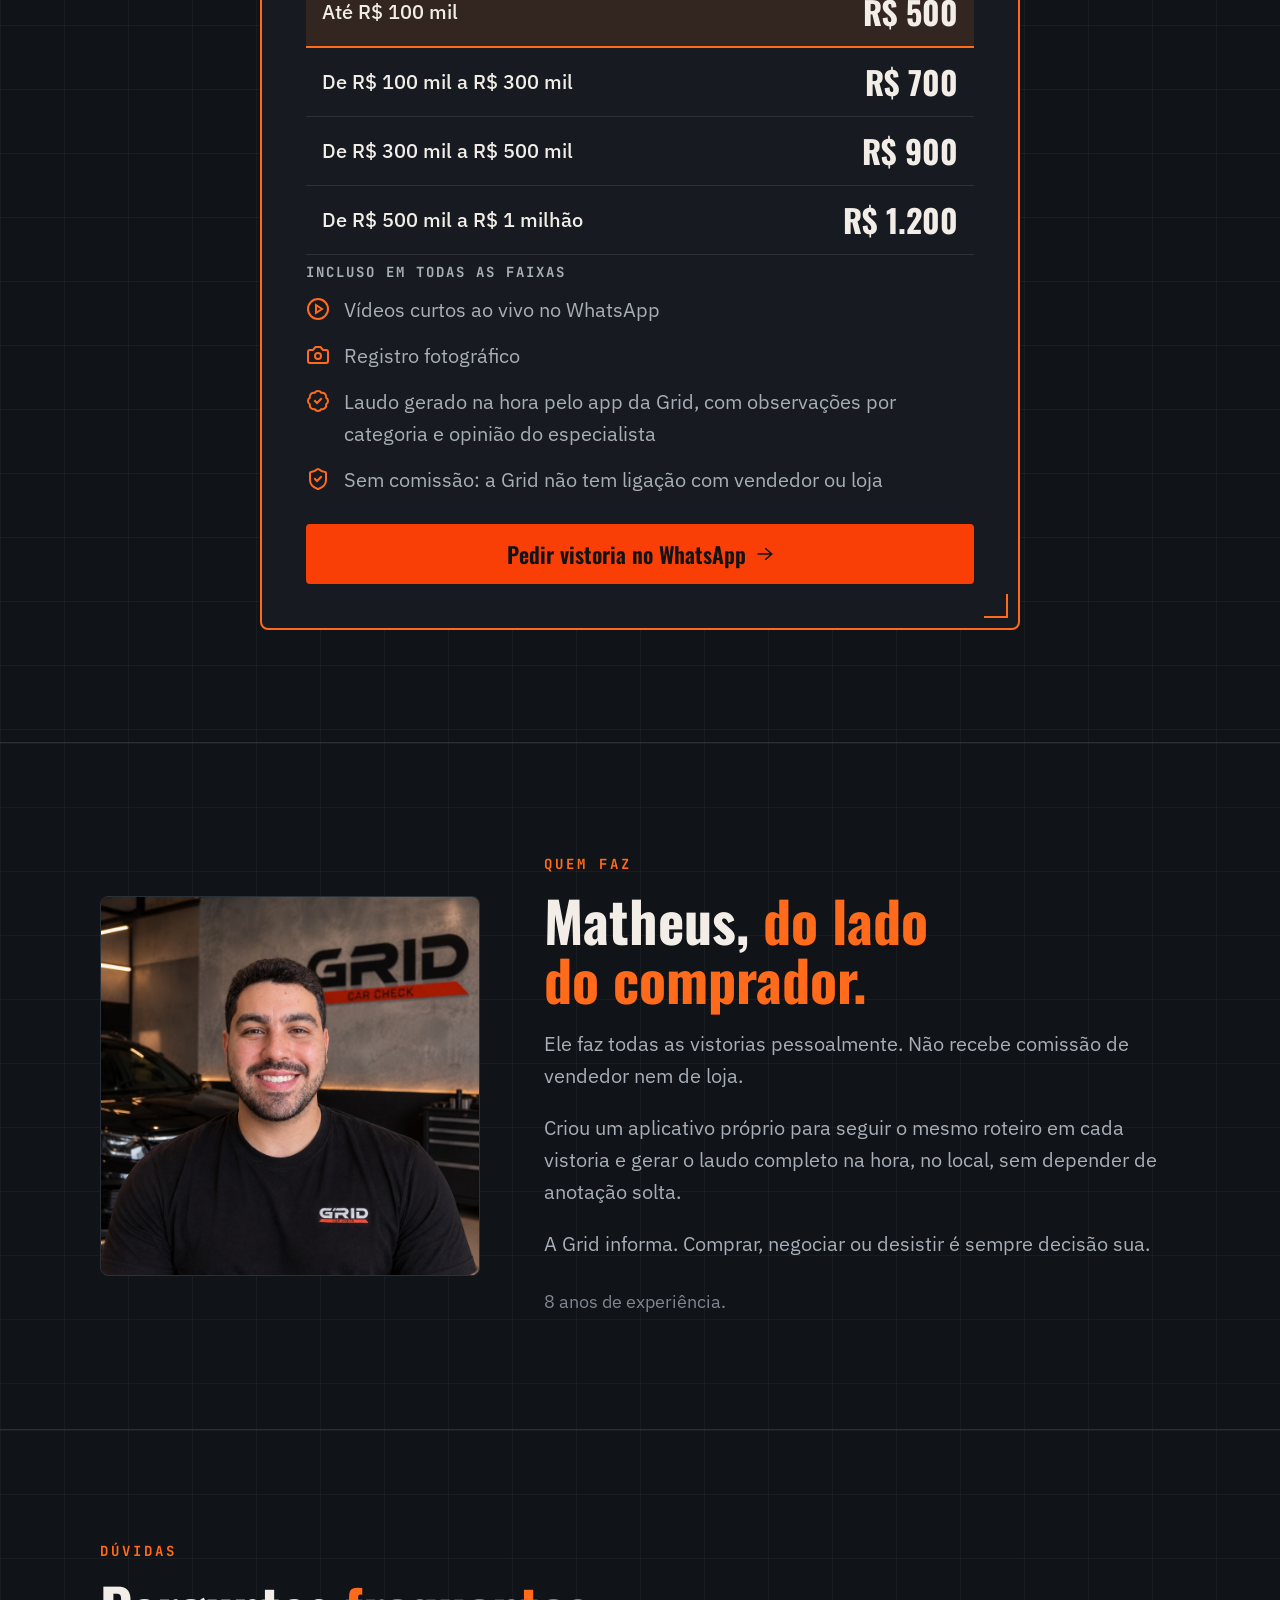
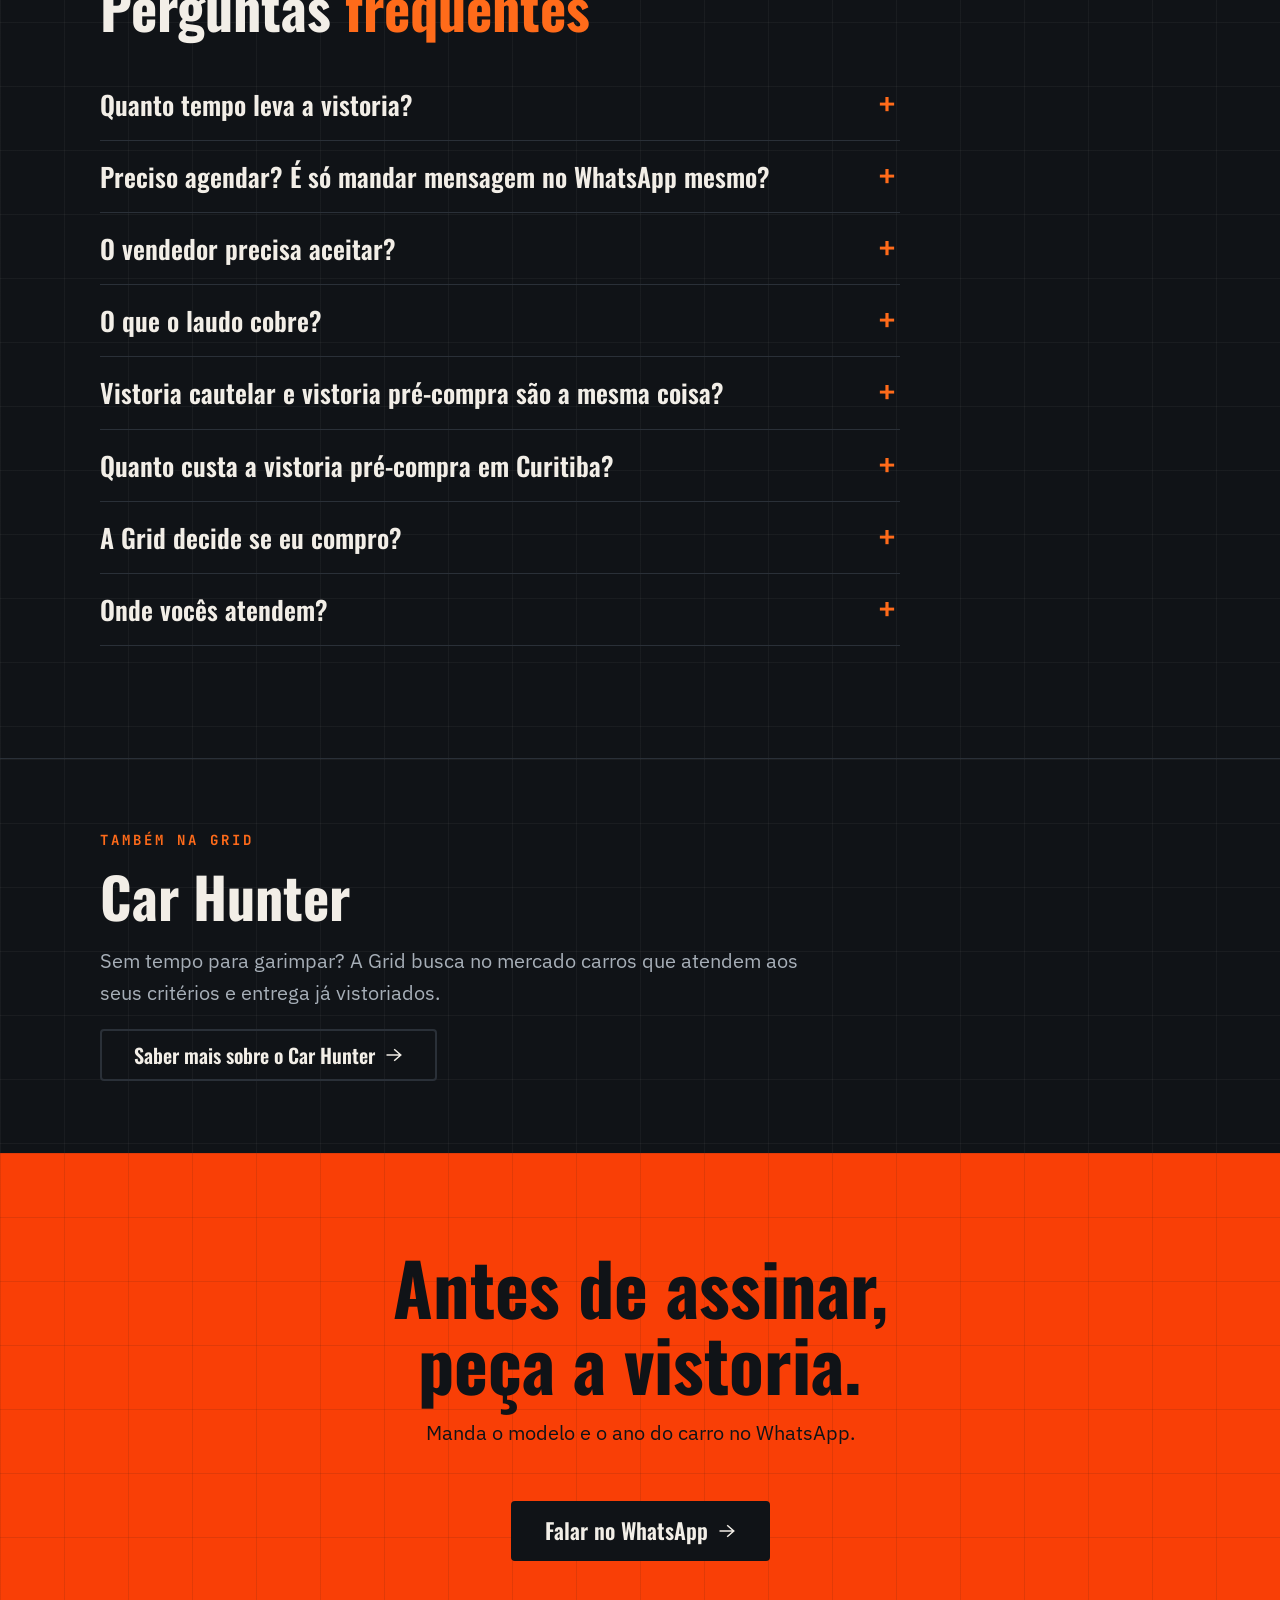
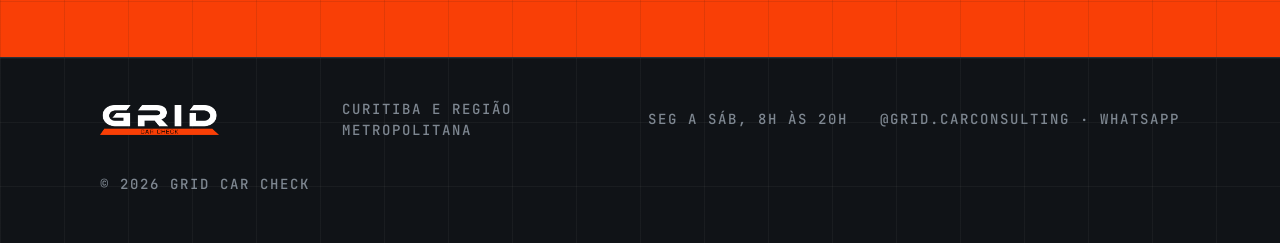
==== commit 70c7a0c7: "Adiciona horário de atendimento (seg-sáb, 8h-20h) Confirmado pelo usuário. Publicado no rodapé das 8" ====
--- a/index.html
+++ b/index.html
@@ -519,6 +519,7 @@
     <div class="container footer__inner">
       <img class="logo" src="assets/images/grid-logo.png" alt="Grid Car Check" width="110" height="28" loading="lazy">
       <p class="mono">Curitiba e região metropolitana</p>
+      <p class="mono">Seg a sáb, 8h às 20h</p>
       <p class="mono"><a href="https://instagram.com/grid.carconsulting" target="_blank"
           rel="noopener">@grid.carconsulting</a> · <a href="#" data-whatsapp>WhatsApp</a></p>
       <p class="mono">© <span id="ano"></span> Grid Car Check</p>
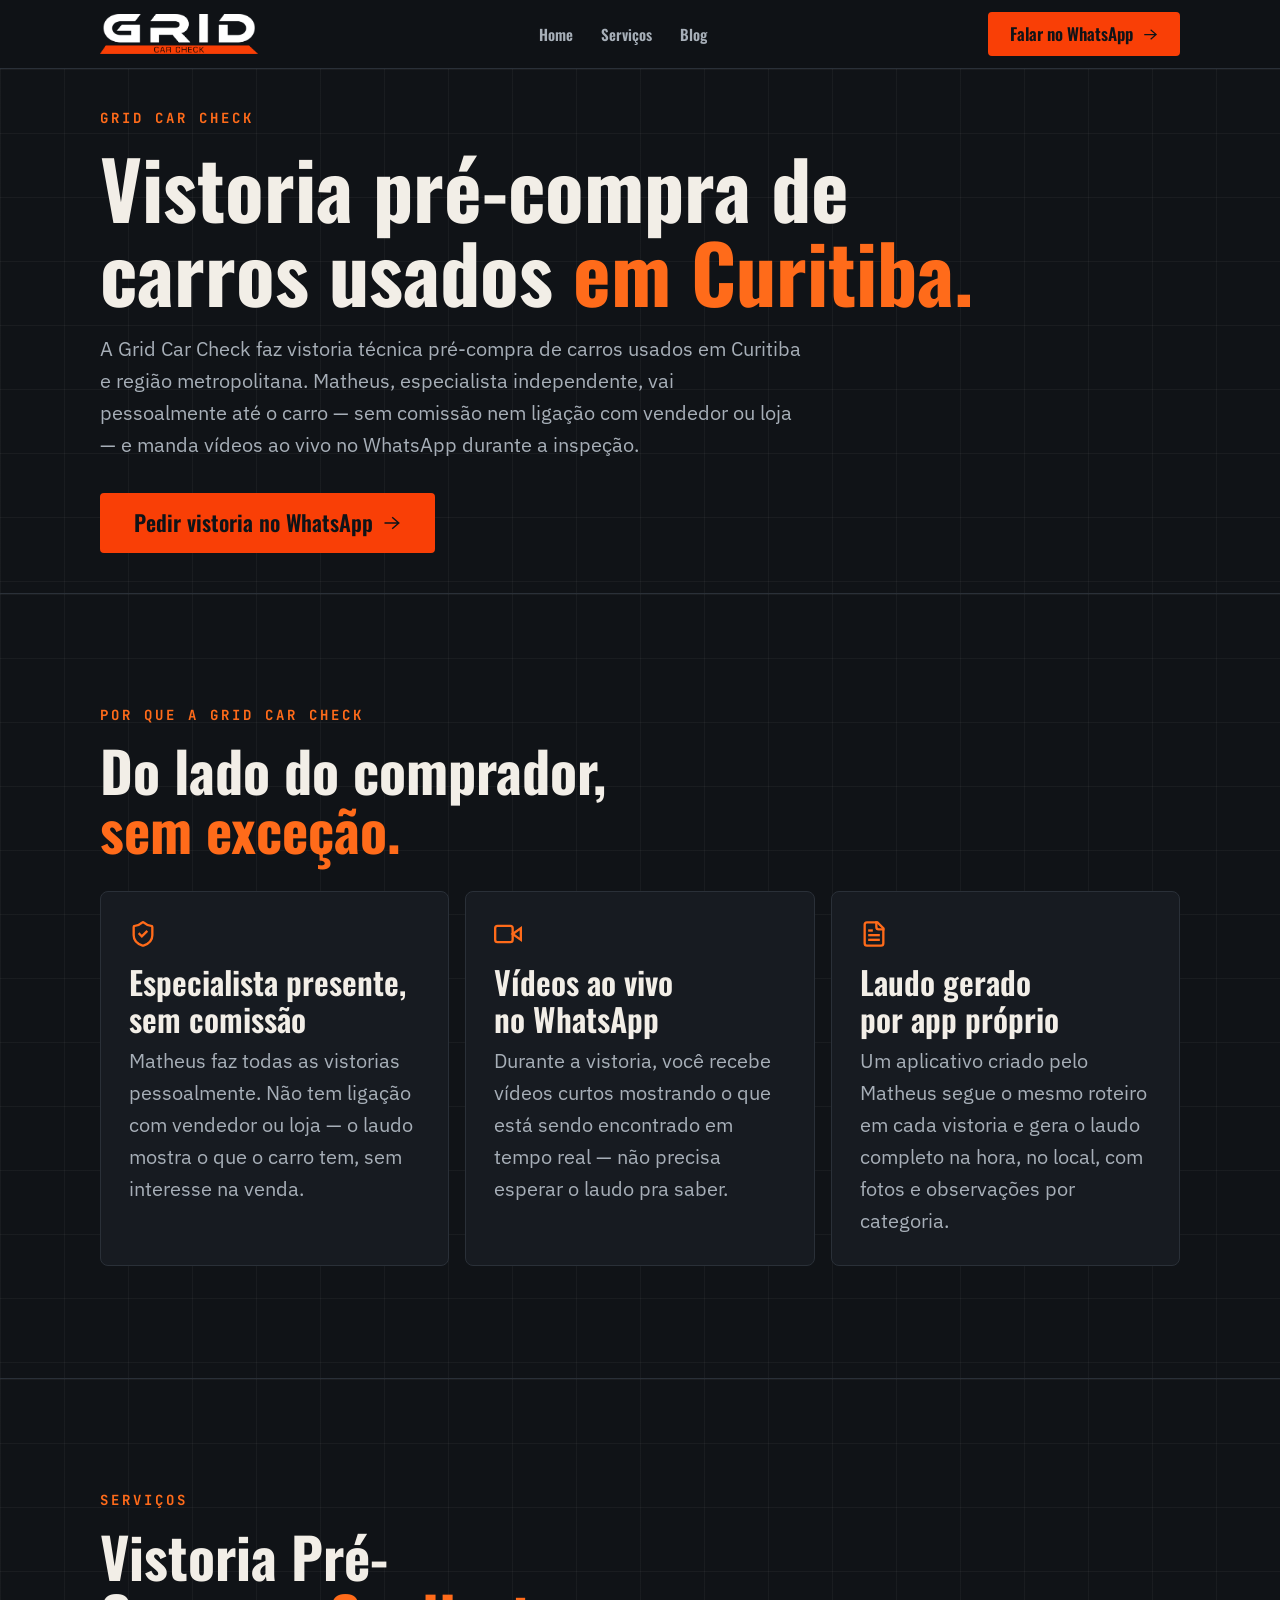
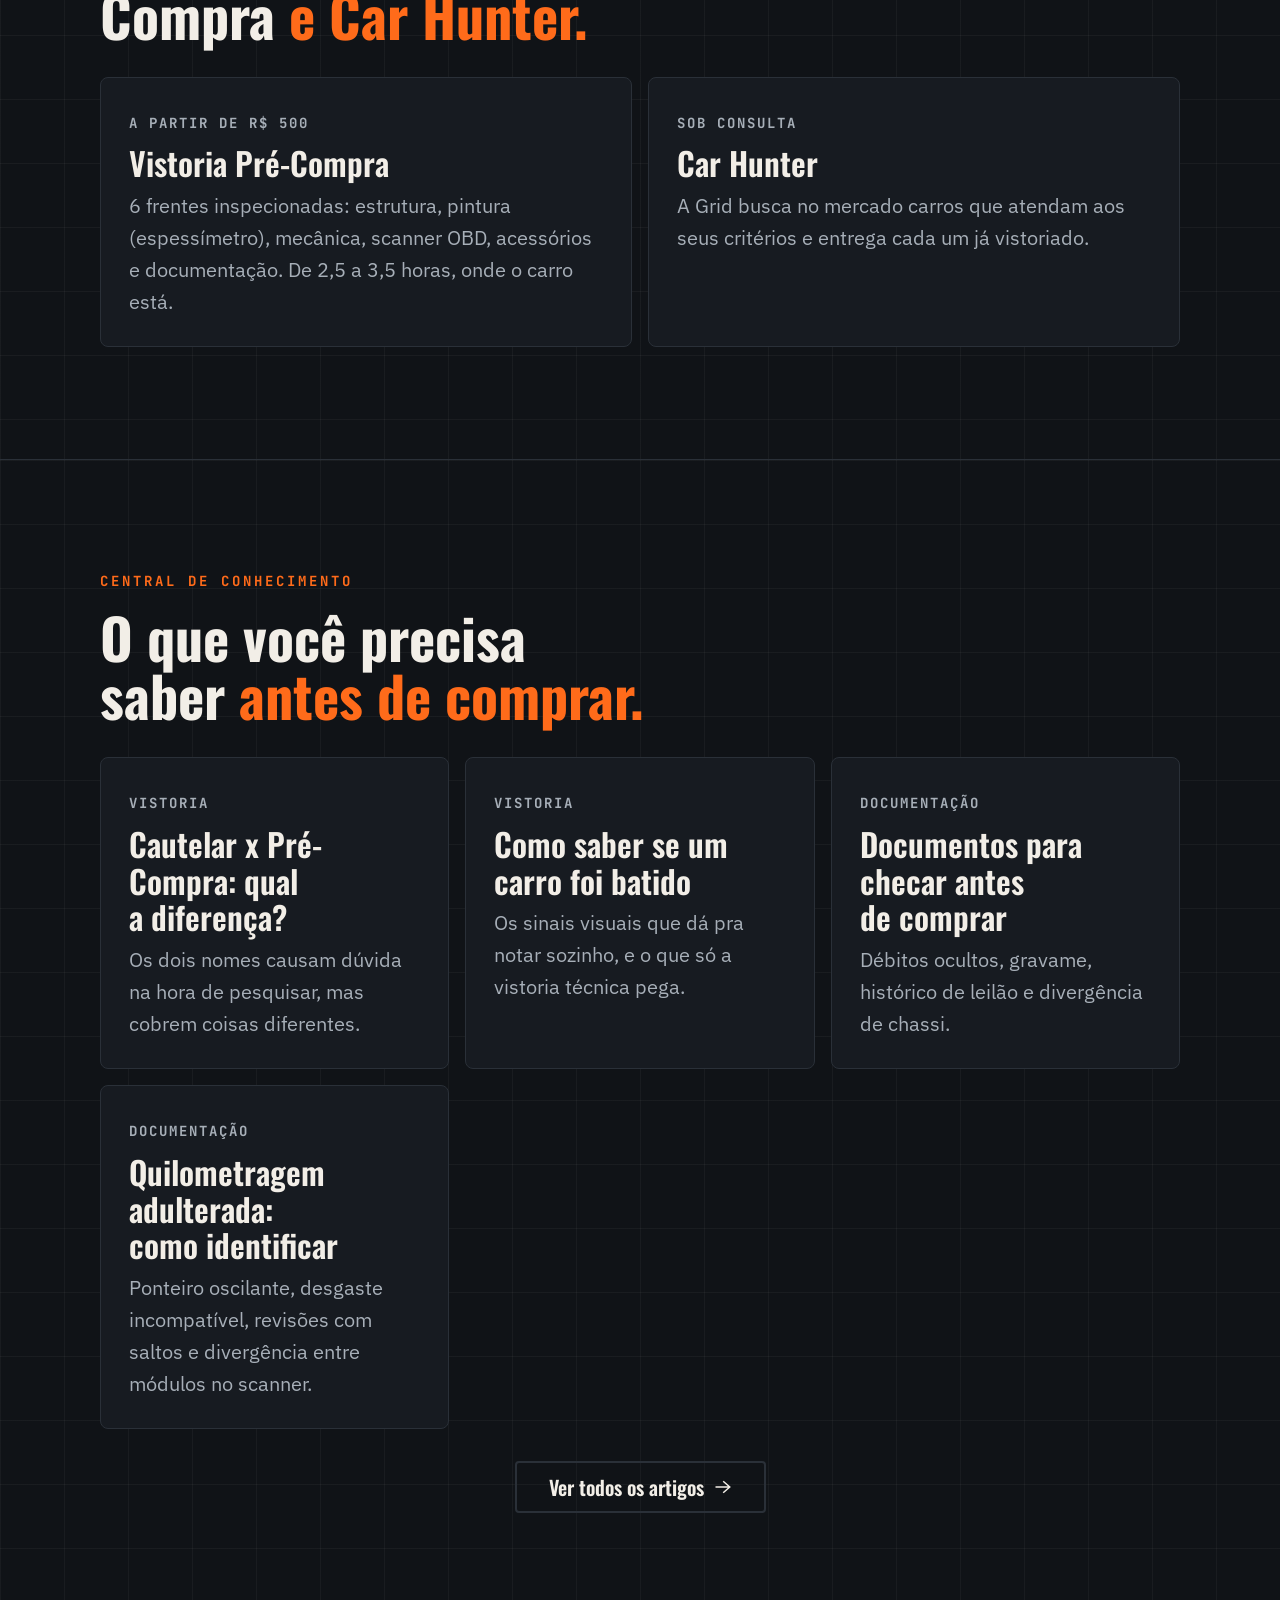
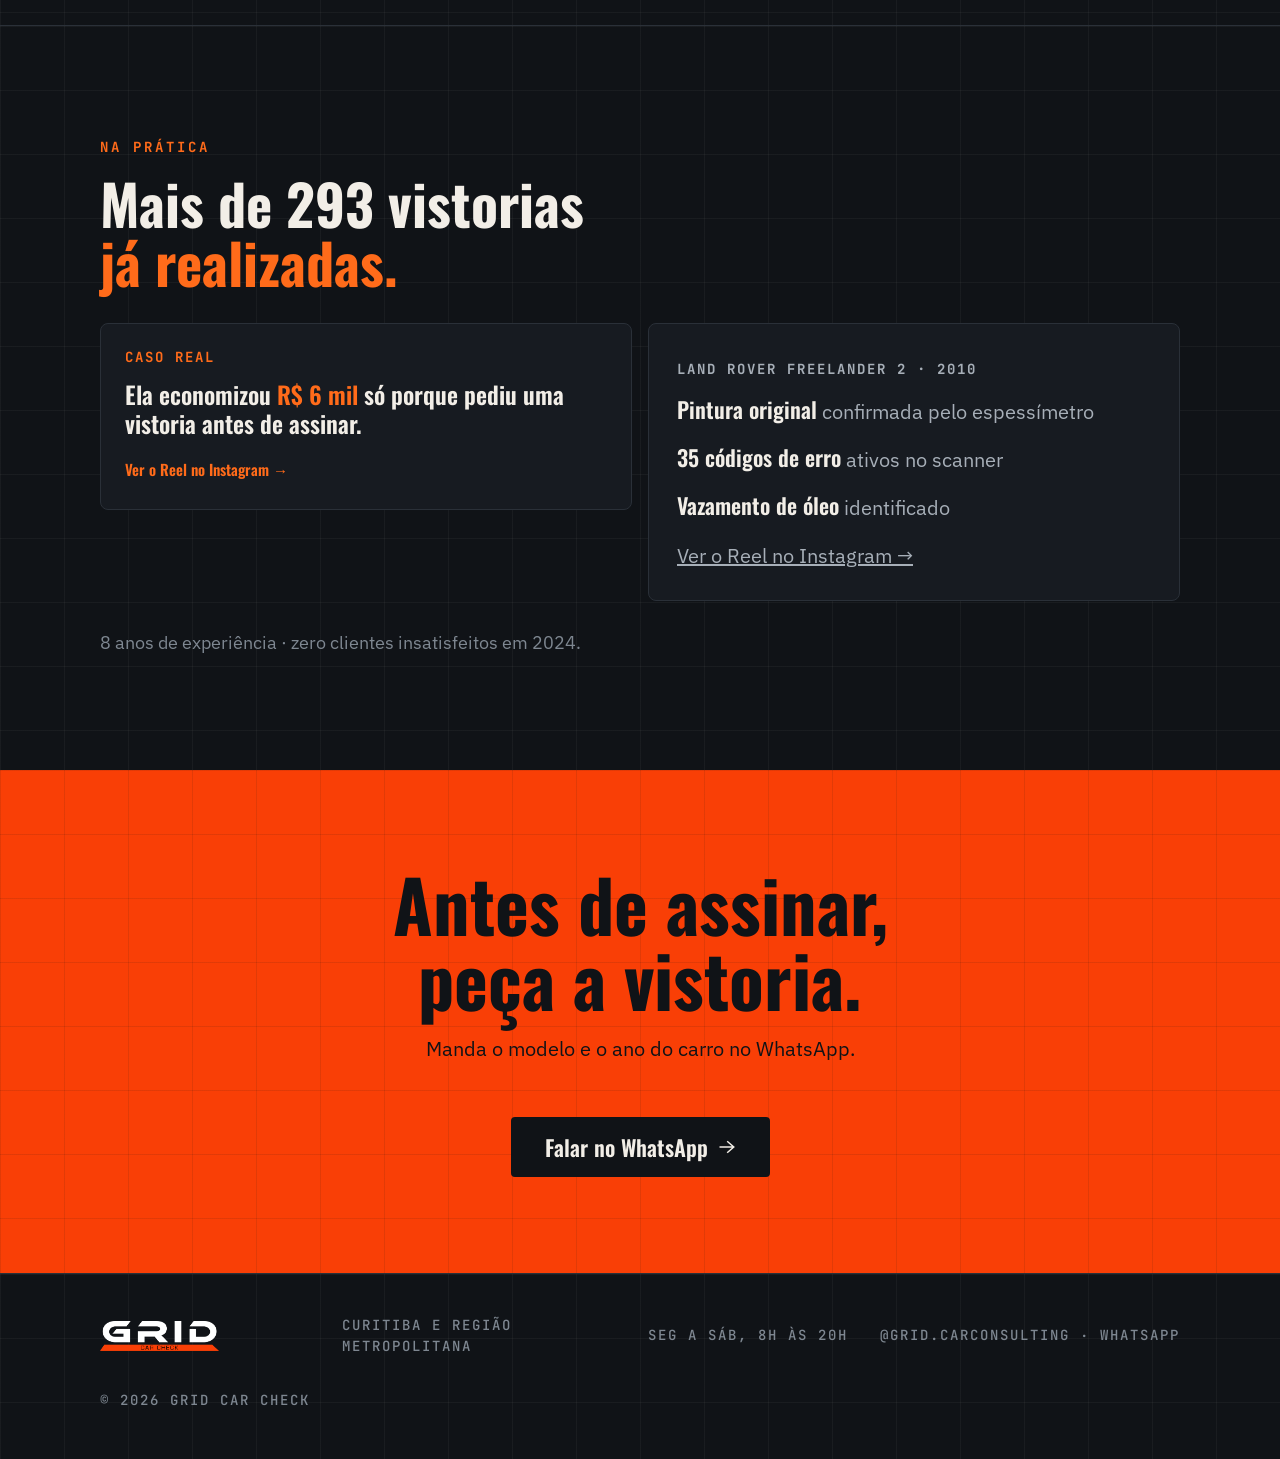
==== commit 83d692e7: "Corrige cabotagem de SEO: unifica / e /home/, consolida JSON-LD Problema: / (landing de anúncios) e " ====
--- a/index.html
+++ b/index.html
@@ -15,9 +15,9 @@
     gtag('config', 'G-SVH3X3QNZ6');
   </script>
 
-  <title>Vistoria Pré-Compra em Curitiba | Grid Car Check</title>
+  <title>Vistoria Pré-Compra de Carros Usados em Curitiba | Grid Car Check</title>
   <meta name="description"
-    content="Vistoria pré-compra (cautelar) em Curitiba, a partir de R$ 500. Laudo gerado na hora, vídeos ao vivo no WhatsApp, sem comissão.">
+    content="Vistoria técnica pré-compra de carros usados em Curitiba e região metropolitana, a partir de R$ 500. Especialista independente, sem comissão.">
   <meta name="robots" content="index, follow">
   <meta name="theme-color" content="#101317">
   <link rel="canonical" href="https://gridcarcheck.com.br/">
@@ -26,94 +26,94 @@
   <meta property="og:locale" content="pt_BR">
   <meta property="og:url" content="https://gridcarcheck.com.br/">
   <meta property="og:site_name" content="Grid Car Check">
-  <meta property="og:title" content="Antes de assinar, peça a vistoria | Grid Car Check">
+  <meta property="og:title" content="Vistoria Pré-Compra de Carros Usados em Curitiba">
   <meta property="og:description"
-    content="Vistoria técnica pré-compra de carro usado em Curitiba e região. A partir de R$ 500, com laudo gerado na hora pelo app da Grid.">
+    content="Vistoria técnica pré-compra de carros usados em Curitiba e região metropolitana, a partir de R$ 500. Especialista independente, sem comissão.">
   <meta property="og:image" content="https://gridcarcheck.com.br/assets/images/og-image.png">
   <meta property="og:image:width" content="1200">
   <meta property="og:image:height" content="630">
-  <meta property="og:image:alt" content="Grid Car Check — vistoria pré-compra em Curitiba, a partir de R$ 500">
+  <meta property="og:image:alt" content="Grid Car Check — vistoria pré-compra de carros usados em Curitiba">
 
   <meta name="twitter:card" content="summary_large_image">
-  <meta name="twitter:title" content="Antes de assinar, peça a vistoria | Grid Car Check">
+  <meta name="twitter:title" content="Vistoria Pré-Compra de Carros Usados em Curitiba">
   <meta name="twitter:description"
-    content="Vistoria técnica pré-compra de carro usado em Curitiba e região. A partir de R$ 500.">
+    content="Vistoria técnica pré-compra de carros usados em Curitiba e região metropolitana, a partir de R$ 500.">
   <meta name="twitter:image" content="https://gridcarcheck.com.br/assets/images/og-image.png">
 
-  <link rel="icon" href="assets/images/favicon.png">
-  <link rel="apple-touch-icon" href="assets/images/favicon-180.png">
+  <link rel="icon" href="/assets/images/favicon.png">
+  <link rel="apple-touch-icon" href="/assets/images/favicon-180.png">
   <link rel="preconnect" href="https://fonts.googleapis.com">
   <link rel="preconnect" href="https://fonts.gstatic.com" crossorigin>
   <link
     href="https://fonts.googleapis.com/css2?family=IBM+Plex+Sans:wght@400;500;600&family=JetBrains+Mono:wght@500;700&family=Oswald:wght@600;700&display=swap"
     rel="stylesheet">
-  <link rel="stylesheet" href="css/style.css">
-
-  <!-- Dados estruturados: Service (sem endereço fixo — o especialista vai até o carro) + FAQ visível na página.
-       TODO: quando houver avaliações reais do Google, adicionar AggregateRating aqui. Nunca com número inventado. -->
+  <link rel="stylesheet" href="/css/style.css">
+
+  <!-- CSS só desta página: cartões de prova e de artigo, reaproveitando os tokens do design system -->
+  <style>
+    .proof-fact { background: var(--panel); border: 1px solid var(--line); border-radius: 8px; padding: 24px; }
+    .proof-fact .quote { font-size: clamp(20px, 2.4vw, 24px); }
+    .proof-fact a { color: var(--accent); text-decoration: none; font: 600 15px var(--display); }
+  </style>
+
+  <!-- Organization (identidade da marca) + ProfessionalService (entidade única do negócio, @id #empresa —
+       referenciada por todas as outras páginas, nunca duplicada) + FAQPage espelhando o FAQ visível. -->
   <script type="application/ld+json">
   {
     "@context": "https://schema.org",
     "@graph": [
       {
-        "@type": "Service",
-        "serviceType": "Vistoria pré-compra de veículos",
-        "name": "Vistoria pré-compra Grid Car Check",
-        "description": "Vistoria técnica pré-compra de carros usados em Curitiba e região: estrutura, pintura, mecânica, scanner OBD, acessórios e documentação, com laudo gerado por aplicativo próprio.",
+        "@type": "Organization",
+        "name": "Grid Car Check",
+        "url": "https://gridcarcheck.com.br/",
+        "logo": "https://gridcarcheck.com.br/assets/images/grid-logo.png",
+        "sameAs": ["https://instagram.com/grid.carconsulting"],
+        "contactPoint": {
+          "@type": "ContactPoint",
+          "telephone": "+5541998773856",
+          "contactType": "customer service",
+          "areaServed": "BR",
+          "availableLanguage": "Portuguese"
+        }
+      },
+      {
+        "@type": "ProfessionalService",
+        "@id": "https://gridcarcheck.com.br/#empresa",
+        "name": "Grid Car Check",
+        "description": "Vistoria técnica pré-compra de carros usados em Curitiba e região metropolitana: estrutura, pintura, mecânica, scanner OBD, acessórios e documentação, com laudo gerado por aplicativo próprio.",
+        "url": "https://gridcarcheck.com.br/",
+        "telephone": "+5541998773856",
+        "image": "https://gridcarcheck.com.br/assets/images/og-image.png",
+        "priceRange": "R$500 - R$1200",
+        "openingHoursSpecification": {
+          "@type": "OpeningHoursSpecification",
+          "dayOfWeek": ["Monday", "Tuesday", "Wednesday", "Thursday", "Friday", "Saturday"],
+          "opens": "08:00",
+          "closes": "20:00"
+        },
         "areaServed": [
           { "@type": "City", "name": "Curitiba" },
           { "@type": "AdministrativeArea", "name": "Região Metropolitana de Curitiba" }
         ],
-        "provider": {
-          "@type": "ProfessionalService",
-          "name": "Grid Car Check",
-          "image": "https://gridcarcheck.com.br/assets/images/og-image.png",
-          "url": "https://gridcarcheck.com.br/",
-          "telephone": "+5541998773856",
-          "priceRange": "R$500 - R$1200",
-          "areaServed": "Curitiba, PR",
-          "sameAs": ["https://instagram.com/grid.carconsulting"]
-        },
-        "offers": [
-          { "@type": "Offer", "name": "Vistoria — carro até R$ 100 mil", "price": "500", "priceCurrency": "BRL" },
-          { "@type": "Offer", "name": "Vistoria — carro de R$ 100 mil a R$ 300 mil", "price": "700", "priceCurrency": "BRL" },
-          { "@type": "Offer", "name": "Vistoria — carro de R$ 300 mil a R$ 500 mil", "price": "900", "priceCurrency": "BRL" },
-          { "@type": "Offer", "name": "Vistoria — carro de R$ 500 mil a R$ 1 milhão", "price": "1200", "priceCurrency": "BRL" }
-        ]
+        "sameAs": ["https://instagram.com/grid.carconsulting", "https://share.google/vexyMtsoNz0kqmHyh"]
       },
       {
         "@type": "FAQPage",
         "mainEntity": [
           {
-            "@type": "Question", "name": "Quanto tempo leva a vistoria?",
-            "acceptedAnswer": { "@type": "Answer", "text": "De 2,5 a 3,5 horas, conforme o carro." }
-          },
-          {
-            "@type": "Question", "name": "Preciso agendar? É só mandar mensagem no WhatsApp mesmo?",
-            "acceptedAnswer": { "@type": "Answer", "text": "Sim. Manda o modelo e o ano do carro no WhatsApp e a Grid combina o horário direto com o vendedor ou a loja — você não precisa fazer mais nada." }
-          },
-          {
-            "@type": "Question", "name": "O vendedor precisa aceitar?",
-            "acceptedAnswer": { "@type": "Answer", "text": "A Grid combina o horário direto com o vendedor ou a loja e vai até o carro." }
-          },
-          {
-            "@type": "Question", "name": "O que o laudo cobre?",
-            "acceptedAnswer": { "@type": "Answer", "text": "Registro fotográfico, observações por categoria (estrutura, pintura, mecânica, scanner OBD, acessórios e documentação) e a opinião do especialista." }
+            "@type": "Question", "name": "O que é a vistoria pré-compra da Grid Car Check?",
+            "acceptedAnswer": { "@type": "Answer", "text": "É uma inspeção técnica feita antes de você assinar a compra de um carro usado: o especialista confere estrutura, pintura, mecânica, scanner OBD, acessórios e documentação, direto onde o carro está, em Curitiba e região metropolitana." }
           },
           {
             "@type": "Question", "name": "Quanto custa a vistoria pré-compra em Curitiba?",
             "acceptedAnswer": { "@type": "Answer", "text": "A partir de R$ 500. O valor varia conforme o preço do carro: até R$ 100 mil, R$ 500; de R$ 100 mil a R$ 300 mil, R$ 700; de R$ 300 mil a R$ 500 mil, R$ 900; de R$ 500 mil a R$ 1 milhão, R$ 1.200." }
           },
           {
-            "@type": "Question", "name": "Vistoria cautelar e vistoria pré-compra são a mesma coisa?",
-            "acceptedAnswer": { "@type": "Answer", "text": "Não exatamente. 'Vistoria cautelar' é como o mercado costuma chamar uma checagem de documentação e histórico do carro — restrições, furto e roubo, recall, chassi. A vistoria pré-compra da Grid Car Check vai além: inclui também mecânica, scanner OBD e pintura com espessímetro, com o especialista presente e vídeos ao vivo." }
+            "@type": "Question", "name": "Quem faz a vistoria?",
+            "acceptedAnswer": { "@type": "Answer", "text": "Matheus, especialista independente, faz todas as vistorias pessoalmente. Não recebe comissão de vendedor nem de loja." }
           },
           {
-            "@type": "Question", "name": "A Grid decide se eu compro?",
-            "acceptedAnswer": { "@type": "Answer", "text": "Não. A Grid mostra o que o carro tem. A decisão é sua." }
-          },
-          {
-            "@type": "Question", "name": "Onde vocês atendem?",
+            "@type": "Question", "name": "Em quais cidades a Grid Car Check atende?",
             "acceptedAnswer": { "@type": "Answer", "text": "Curitiba e região metropolitana." }
           }
         ]
@@ -145,10 +145,10 @@
 
   <header class="header">
     <div class="container header__inner">
-      <a href="/home/" aria-label="Grid Car Check"><img class="logo" src="assets/images/grid-logo.png"
+      <a href="/" aria-label="Grid Car Check"><img class="logo" src="/assets/images/grid-logo.png"
           alt="Grid Car Check" width="146" height="37"></a>
       <nav class="nav" id="nav-principal" aria-label="Navegação principal">
-        <a href="/home/">Home</a>
+        <a href="/">Home</a>
         <a href="/servicos/">Serviços</a>
         <a href="/blog/">Blog</a>
       </nav>
@@ -163,349 +163,118 @@
 
   <main id="conteudo">
 
-    <!-- 1. HERO (marcas de canto) -->
-    <section class="blueprint hero" id="topo">
-      <div class="container frame hero__grid">
-        <div class="hero__main">
-          <p class="eyebrow">Vistoria pré-compra · Curitiba e região</p>
-          <h1>Antes de assinar, <span class="accent">peça a vistoria pré-compra.</span></h1>
-          <p class="lead">Um especialista do seu lado confere o carro usado por 2,5 a 3,5 horas, manda vídeos ao vivo no
-            WhatsApp e entrega um laudo com fotos.</p>
-          <div class="hero__row">
-            <a href="#" class="btn btn--big" data-whatsapp>Pedir vistoria no WhatsApp</a>
-            <p class="from"><span class="eyebrow">Vistoria</span> <strong>a partir de R$&nbsp;500</strong></p>
-          </div>
-          <p class="faint">Sem comissão nem ligação com vendedor ou loja. +300 vistorias realizadas · 8 anos de experiência.</p>
+    <!-- INTRO / BLUF -->
+    <section class="blueprint hero">
+      <div class="container">
+        <p class="eyebrow">Grid Car Check</p>
+        <h1 style="max-width:22ch">Vistoria pré-compra de carros usados <span class="accent">em Curitiba.</span></h1>
+        <p class="lead">A Grid Car Check faz vistoria técnica pré-compra de carros usados em Curitiba e região metropolitana. Matheus, especialista independente, vai pessoalmente até o carro — sem comissão nem ligação com vendedor ou loja — e manda vídeos ao vivo no WhatsApp durante a inspeção.</p>
+        <p class="hero__row"><a href="#" class="btn btn--big" data-whatsapp>Pedir vistoria no WhatsApp</a></p>
+      </div>
+    </section>
+
+    <!-- POR QUE A GRID -->
+    <section class="blueprint section">
+      <div class="container">
+        <p class="eyebrow">Por que a Grid Car Check</p>
+        <h2>Do lado do comprador, <span class="accent">sem exceção.</span></h2>
+        <div class="grid3">
+          <article class="card">
+            <svg class="icon" viewBox="0 0 24 24" aria-hidden="true"><path d="M20 13c0 5-3.5 7.5-7.66 8.95a1 1 0 0 1-.67-.01C7.5 20.5 4 18 4 13V6a1 1 0 0 1 1-1c2 0 4.5-1.2 6.24-2.72a1.17 1.17 0 0 1 1.52 0C14.51 3.81 17 5 19 5a1 1 0 0 1 1 1z"/><path d="m9 12 2 2 4-4"/></svg>
+            <h3>Especialista presente, sem comissão</h3>
+            <p>Matheus faz todas as vistorias pessoalmente. Não tem ligação com vendedor ou loja — o laudo mostra o que o carro tem, sem interesse na venda.</p>
+          </article>
+          <article class="card">
+            <svg class="icon" viewBox="0 0 24 24" aria-hidden="true"><path d="M23 7l-7 5 7 5V7z"/><rect x="1" y="5" width="15" height="14" rx="2"/></svg>
+            <h3>Vídeos ao vivo no WhatsApp</h3>
+            <p>Durante a vistoria, você recebe vídeos curtos mostrando o que está sendo encontrado em tempo real — não precisa esperar o laudo pra saber.</p>
+          </article>
+          <article class="card">
+            <svg class="icon" viewBox="0 0 24 24" aria-hidden="true"><path d="M15 2H6a2 2 0 0 0-2 2v16a2 2 0 0 0 2 2h12a2 2 0 0 0 2-2V7Z"/><path d="M14 2v4a2 2 0 0 0 2 2h4"/><path d="M10 9H8"/><path d="M16 13H8"/><path d="M16 17H8"/></svg>
+            <h3>Laudo gerado por app próprio</h3>
+            <p>Um aplicativo criado pelo Matheus segue o mesmo roteiro em cada vistoria e gera o laudo completo na hora, no local, com fotos e observações por categoria.</p>
+          </article>
         </div>
-        <aside class="card hero__proof">
-          <p class="eyebrow eyebrow--sm">Caso real</p>
-          <a class="reel frame frame--card" href="https://www.instagram.com/p/DcM6Ga3tibB/" target="_blank" rel="noopener" data-reel
-            aria-label="Ver o Reel do caso de R$ 6 mil de desconto no Instagram (abre em nova aba)">
-            <video muted loop playsinline webkit-playsinline autoplay preload="metadata"
-              poster="assets/video/reel-cliente-capa.jpg" aria-hidden="true" tabindex="-1">
-              <source src="assets/video/reel-cliente.mp4" type="video/mp4">
-            </video>
-            <span class="reel__cta"><svg viewBox="0 0 24 24" aria-hidden="true">
-                <circle cx="12" cy="12" r="10" />
-                <polygon points="10 8 16 12 10 16 10 8" />
-              </svg>Ver o Reel no Instagram</span>
-          </a>
-          <p class="quote">Ela economizou <span class="accent">R$&nbsp;6 mil</span> só porque pediu uma vistoria antes
-            de assinar.</p>
-        </aside>
-      </div>
-    </section>
-
-    <!-- 2. A DOR -->
+      </div>
+    </section>
+
+    <!-- SERVIÇOS -->
     <section class="blueprint section">
       <div class="container">
-        <p class="eyebrow">O que você não vê</p>
-        <h2>O que a documentação não mostra, <span class="accent">a Grid mede.</span></h2>
-        <p class="lead">Documento em dia não quer dizer carro em dia. Certas coisas passam batido no papel e no olho.
-        </p>
-        <dl class="ledger">
-          <div class="ledger__row">
-            <dt>Batida mal reparada</dt>
-            <dd>Fica escondida sob a pintura nova.</dd>
-          </div>
-          <div class="ledger__row">
-            <dt>Retoque e repintura</dt>
-            <dd>O olho não separa tinta original de tinta refeita.</dd>
-          </div>
-          <div class="ledger__row">
-            <dt>Falhas ocultas</dt>
-            <dd>A central do carro guarda códigos de erro que ninguém vê de fora.</dd>
-          </div>
-        </dl>
-        <p class="faint">A Grid não acusa ninguém. Ela só mostra o que o carro realmente tem.</p>
-      </div>
-    </section>
-
-    <!-- 3. O QUE INSPECIONA -->
-    <section class="blueprint section" id="inspecao">
-      <div class="container">
-        <p class="eyebrow">O que é inspecionado</p>
-        <h2>6 frentes, <span class="accent">um laudo.</span></h2>
-        <div class="grid3 grid3--fronts">
-          <article class="card">
-            <svg class="icon" viewBox="0 0 24 24" aria-hidden="true">
-              <path
-                d="M21 8a2 2 0 0 0-1-1.73l-7-4a2 2 0 0 0-2 0l-7 4A2 2 0 0 0 3 8v8a2 2 0 0 0 1 1.73l7 4a2 2 0 0 0 2 0l7-4A2 2 0 0 0 21 16Z" />
-              <path d="m3.3 7 8.7 5 8.7-5" />
-              <path d="M12 22V12" />
-            </svg>
-            <h3>Estrutura</h3>
-            <p>Sinais de batida anterior na estrutura do carro.</p>
-          </article>
-          <article class="card">
-            <svg class="icon" viewBox="0 0 24 24" aria-hidden="true">
-              <circle cx="11" cy="11" r="8" />
-              <path d="m21 21-4.3-4.3" />
-            </svg>
-            <h3>Pintura</h3>
-            <p>O espessímetro mede a tinta e separa original de retoque ou repintura.</p>
-          </article>
-          <article class="card">
-            <svg class="icon" viewBox="0 0 24 24" aria-hidden="true">
-              <path
-                d="M14.7 6.3a1 1 0 0 0 0 1.4l1.6 1.6a1 1 0 0 0 1.4 0l3.77-3.77a6 6 0 0 1-7.94 7.94l-6.91 6.91a2.12 2.12 0 0 1-3-3l6.91-6.91a6 6 0 0 1 7.94-7.94l-3.76 3.76z" />
-            </svg>
-            <h3>Mecânica</h3>
-            <p>Como está a parte mecânica do carro no dia da vistoria.</p>
-          </article>
-          <article class="card">
-            <svg class="icon" viewBox="0 0 24 24" aria-hidden="true">
-              <path
-                d="M22 12h-2.48a2 2 0 0 0-1.93 1.46l-2.35 8.36a.25.25 0 0 1-.48 0L9.24 2.18a.25.25 0 0 0-.48 0l-2.35 8.36A2 2 0 0 1 4.49 12H2" />
-            </svg>
-            <h3>Scanner OBD</h3>
-            <p>Lê as falhas registradas na central do carro.</p>
-          </article>
-          <article class="card">
-            <svg class="icon" viewBox="0 0 24 24" aria-hidden="true">
-              <path d="M21 4h-7" />
-              <path d="M10 4H3" />
-              <path d="M21 12h-9" />
-              <path d="M8 12H3" />
-              <path d="M21 20h-5" />
-              <path d="M12 20H3" />
-              <path d="M14 2v4" />
-              <path d="M8 10v4" />
-              <path d="M16 18v4" />
-            </svg>
-            <h3>Acessórios</h3>
-            <p>Confere os acessórios do carro.</p>
-          </article>
-          <article class="card">
-            <svg class="icon" viewBox="0 0 24 24" aria-hidden="true">
-              <path d="M15 2H6a2 2 0 0 0-2 2v16a2 2 0 0 0 2 2h12a2 2 0 0 0 2-2V7Z" />
-              <path d="M14 2v4a2 2 0 0 0 2 2h4" />
-              <path d="M10 9H8" />
-              <path d="M16 13H8" />
-              <path d="M16 17H8" />
-            </svg>
-            <h3>Documentação</h3>
-            <p>Confere a documentação do veículo antes de você assinar.</p>
-          </article>
+        <p class="eyebrow">Serviços</p>
+        <h2>Vistoria Pré-Compra <span class="accent">e Car Hunter.</span></h2>
+        <div class="grid3" style="grid-template-columns: repeat(auto-fit, minmax(280px, 1fr));">
+          <a href="/servicos/#vistoria" class="card" style="text-decoration:none">
+            <p class="eyebrow eyebrow--sm">A partir de R$ 500</p>
+            <h3 style="margin-bottom:8px">Vistoria Pré-Compra</h3>
+            <p>6 frentes inspecionadas: estrutura, pintura (espessímetro), mecânica, scanner OBD, acessórios e documentação. De 2,5 a 3,5 horas, onde o carro está.</p>
+          </a>
+          <a href="/servicos/#car-hunter" class="card" style="text-decoration:none">
+            <p class="eyebrow eyebrow--sm">Sob consulta</p>
+            <h3 style="margin-bottom:8px">Car Hunter</h3>
+            <p>A Grid busca no mercado carros que atendam aos seus critérios e entrega cada um já vistoriado.</p>
+          </a>
         </div>
-        <p class="faint">A vistoria segue um roteiro do método do Matheus, registrado em app próprio.</p>
-      </div>
-    </section>
-
-    <!-- 4. COMO FUNCIONA -->
+      </div>
+    </section>
+
+    <!-- CENTRAL DE CONHECIMENTO -->
     <section class="blueprint section">
       <div class="container">
-        <p class="eyebrow">Como funciona</p>
-        <h2>Do WhatsApp à <span class="accent">decisão.</span></h2>
-        <ol class="steps">
-          <li class="card">
-            <p class="eyebrow eyebrow--sm">Passo 1</p>
-            <h3>Chama no WhatsApp</h3>
-            <p>Manda o modelo e o ano do carro que você está de olho.</p>
-          </li>
-          <li class="arrow" aria-hidden="true"><svg viewBox="0 0 48 24">
-              <path d="M2 12h42M34 4l10 8-10 8" />
-            </svg></li>
-          <li class="card">
-            <p class="eyebrow eyebrow--sm">Passo 2</p>
-            <h3>A Grid agenda</h3>
-            <p>Combina o horário direto com o vendedor ou a loja e vai até o carro.</p>
-          </li>
-          <li class="arrow" aria-hidden="true"><svg viewBox="0 0 48 24">
-              <path d="M2 12h42M34 4l10 8-10 8" />
-            </svg></li>
-          <li class="card">
-            <p class="eyebrow eyebrow--sm">Passo 3</p>
-            <h3>Vistoria com vídeos ao vivo</h3>
-            <p>Você recebe vídeos curtos no WhatsApp explicando o que está sendo encontrado.</p>
-          </li>
-          <li class="arrow" aria-hidden="true"><svg viewBox="0 0 48 24">
-              <path d="M2 12h42M34 4l10 8-10 8" />
-            </svg></li>
-          <li class="card">
-            <p class="eyebrow eyebrow--sm">Passo 4</p>
-            <h3>Laudo e decisão</h3>
-            <p>O app gera o laudo completo. Comprar, negociar ou desistir é decisão sua.</p>
-          </li>
-        </ol>
-        <p class="center"><a href="#" class="btn" data-whatsapp>Pedir vistoria no WhatsApp</a></p>
-      </div>
-    </section>
-
-    <!-- 5. PROVA -->
+        <p class="eyebrow">Central de conhecimento</p>
+        <h2>O que você precisa saber <span class="accent">antes de comprar.</span></h2>
+        <div class="grid3" style="grid-template-columns: repeat(auto-fit, minmax(260px, 1fr));">
+          <a href="/blog/vistoria-cautelar-vs-pre-compra/" class="card" style="text-decoration:none">
+            <p class="eyebrow eyebrow--sm">Vistoria</p>
+            <h3 style="margin-bottom:8px">Cautelar x Pré-Compra: qual a diferença?</h3>
+            <p>Os dois nomes causam dúvida na hora de pesquisar, mas cobrem coisas diferentes.</p>
+          </a>
+          <a href="/blog/como-saber-se-o-carro-foi-batido/" class="card" style="text-decoration:none">
+            <p class="eyebrow eyebrow--sm">Vistoria</p>
+            <h3 style="margin-bottom:8px">Como saber se um carro foi batido</h3>
+            <p>Os sinais visuais que dá pra notar sozinho, e o que só a vistoria técnica pega.</p>
+          </a>
+          <a href="/blog/documentos-carro-usado-curitiba/" class="card" style="text-decoration:none">
+            <p class="eyebrow eyebrow--sm">Documentação</p>
+            <h3 style="margin-bottom:8px">Documentos para checar antes de comprar</h3>
+            <p>Débitos ocultos, gravame, histórico de leilão e divergência de chassi.</p>
+          </a>
+          <a href="/blog/quilometragem-adulterada/" class="card" style="text-decoration:none">
+            <p class="eyebrow eyebrow--sm">Documentação</p>
+            <h3 style="margin-bottom:8px">Quilometragem adulterada: como identificar</h3>
+            <p>Ponteiro oscilante, desgaste incompatível, revisões com saltos e divergência entre módulos no scanner.</p>
+          </a>
+        </div>
+        <p class="center" style="margin-top:32px"><a href="/blog/" class="btn btn--ghost">Ver todos os artigos</a></p>
+      </div>
+    </section>
+
+    <!-- PROVA -->
     <section class="blueprint section">
       <div class="container">
         <p class="eyebrow">Na prática</p>
-        <h2>O dado que mudou <span class="accent">a decisão.</span></h2>
+        <h2>Mais de <span class="count-up" data-target="300">0</span> vistorias <span class="accent">já realizadas.</span></h2>
         <div class="proof">
+          <article class="proof-fact">
+            <p class="eyebrow eyebrow--sm">Caso real</p>
+            <p class="quote">Ela economizou <span class="accent">R$&nbsp;6 mil</span> só porque pediu uma vistoria antes de assinar.</p>
+            <p style="margin-top:16px"><a href="https://www.instagram.com/p/DcM6Ga3tibB/" target="_blank" rel="noopener">Ver o Reel no Instagram →</a></p>
+          </article>
           <article class="card">
             <p class="eyebrow eyebrow--sm">Land Rover Freelander 2 · 2010</p>
-            <a class="reel reel--compact frame frame--card" href="https://www.instagram.com/p/DcRAlcpBnZU/" target="_blank" rel="noopener"
-              data-reel aria-label="Ver o Reel da vistoria do Freelander no Instagram (abre em nova aba)">
-              <video muted loop playsinline webkit-playsinline autoplay preload="metadata"
-                poster="assets/video/reel-freelander-capa.jpg" aria-hidden="true" tabindex="-1">
-                <source src="assets/video/reel-freelander.mp4" type="video/mp4">
-              </video>
-              <span class="reel__cta"><svg viewBox="0 0 24 24" aria-hidden="true">
-                  <circle cx="12" cy="12" r="10" />
-                  <polygon points="10 8 16 12 10 16 10 8" />
-                </svg>Ver o Reel no Instagram</span>
-            </a>
-          </article>
-          <article class="card">
-            <p class="eyebrow eyebrow--sm">O que a vistoria encontrou</p>
             <ul class="facts">
               <li><strong>Pintura original</strong> confirmada pelo espessímetro</li>
               <li><strong>35 códigos de erro</strong> ativos no scanner</li>
               <li><strong>Vazamento de óleo</strong> identificado</li>
             </ul>
+            <p style="margin-top:16px"><a href="https://www.instagram.com/p/DcRAlcpBnZU/" target="_blank" rel="noopener">Ver o Reel no Instagram →</a></p>
           </article>
         </div>
-        <p class="faint">Mais de <span class="count-up" data-target="300">0</span> vistorias já realizadas. O laudo
-          também é evidência concreta para pedir desconto ao vendedor.</p>
-      </div>
-    </section>
-
-    <!-- 6. PREÇO -->
-    <section class="blueprint section section--center" id="preco">
-      <div class="container">
-        <p class="eyebrow">Preço</p>
-        <h2>A partir de <span class="accent">R$&nbsp;500.</span></h2>
-        <p class="lead">O valor varia conforme o preço do carro que você vai comprar.</p>
-        <div class="card card--hot frame frame--card price">
-          <table>
-            <caption class="sr">Preço da vistoria por faixa de valor do carro</caption>
-            <thead>
-              <tr>
-                <th scope="col">Valor do carro</th>
-                <th scope="col">Vistoria</th>
-              </tr>
-            </thead>
-            <tbody>
-              <tr class="hot">
-                <th scope="row">Até R$&nbsp;100&nbsp;mil</th>
-                <td>R$&nbsp;500</td>
-              </tr>
-              <tr>
-                <th scope="row">De R$&nbsp;100&nbsp;mil a R$&nbsp;300&nbsp;mil</th>
-                <td>R$&nbsp;700</td>
-              </tr>
-              <tr>
-                <th scope="row">De R$&nbsp;300&nbsp;mil a R$&nbsp;500&nbsp;mil</th>
-                <td>R$&nbsp;900</td>
-              </tr>
-              <tr>
-                <th scope="row">De R$&nbsp;500&nbsp;mil a R$&nbsp;1&nbsp;milhão</th>
-                <td>R$&nbsp;1.200</td>
-              </tr>
-            </tbody>
-          </table>
-          <p class="eyebrow eyebrow--sm incl-title">Incluso em todas as faixas</p>
-          <ul class="incl">
-            <li><svg viewBox="0 0 24 24" aria-hidden="true">
-                <circle cx="12" cy="12" r="10" />
-                <polygon points="10 8 16 12 10 16 10 8" />
-              </svg>Vídeos curtos ao vivo no WhatsApp</li>
-            <li><svg viewBox="0 0 24 24" aria-hidden="true">
-                <path d="M14.5 4h-5L7 7H4a2 2 0 0 0-2 2v9a2 2 0 0 0 2 2h16a2 2 0 0 0 2-2V9a2 2 0 0 0-2-2h-3l-2.5-3z" />
-                <circle cx="12" cy="13" r="3" />
-              </svg>Registro fotográfico</li>
-            <li><svg viewBox="0 0 24 24" aria-hidden="true">
-                <path
-                  d="M3.85 8.62a4 4 0 0 1 4.78-4.77 4 4 0 0 1 6.74 0 4 4 0 0 1 4.78 4.78 4 4 0 0 1 0 6.74 4 4 0 0 1-4.77 4.78 4 4 0 0 1-6.75 0 4 4 0 0 1-4.78-4.77 4 4 0 0 1 0-6.76Z" />
-                <path d="m9 12 2 2 4-4" />
-              </svg>Laudo gerado na hora pelo app da Grid, com observações por categoria e opinião do especialista</li>
-            <li><svg viewBox="0 0 24 24" aria-hidden="true">
-                <path
-                  d="M20 13c0 5-3.5 7.5-7.66 8.95a1 1 0 0 1-.67-.01C7.5 20.5 4 18 4 13V6a1 1 0 0 1 1-1c2 0 4.5-1.2 6.24-2.72a1.17 1.17 0 0 1 1.52 0C14.51 3.81 17 5 19 5a1 1 0 0 1 1 1z" />
-                <path d="m9 12 2 2 4-4" />
-              </svg>Sem comissão: a Grid não tem ligação com vendedor ou loja</li>
-          </ul>
-          <a href="#" class="btn btn--big btn--block" data-whatsapp>Pedir vistoria no WhatsApp</a>
-        </div>
-      </div>
-    </section>
-
-    <!-- 7. QUEM FAZ -->
-    <section class="blueprint section">
-      <div class="container about">
-        <img class="about__photo" src="assets/images/matheus.jpg"
-          alt="Matheus, especialista da Grid Car Check, sorrindo ao lado de um carro vistoriado em Curitiba" width="900"
-          height="900" loading="lazy">
-        <div>
-          <p class="eyebrow">Quem faz</p>
-          <h2>Matheus, <span class="accent">do lado do comprador.</span></h2>
-          <p class="lead">Ele faz todas as vistorias pessoalmente. Não recebe comissão de vendedor nem de loja.</p>
-          <p class="lead">Criou um aplicativo próprio para seguir o mesmo roteiro em cada vistoria e gerar o laudo
-            completo na hora, no local, sem depender de anotação solta.</p>
-          <p class="lead">A Grid informa. Comprar, negociar ou desistir é sempre decisão sua.</p>
-          <p class="faint">8 anos de experiência.</p>
-        </div>
-      </div>
-    </section>
-
-    <!-- 8. FAQ -->
-    <section class="blueprint section">
-      <div class="container narrow">
-        <p class="eyebrow">Dúvidas</p>
-        <h2>Perguntas <span class="accent">frequentes</span></h2>
-        <div class="faq">
-          <details>
-            <summary>Quanto tempo leva a vistoria?</summary>
-            <p>De 2,5 a 3,5 horas, conforme o carro.</p>
-          </details>
-          <details>
-            <summary>Preciso agendar? É só mandar mensagem no WhatsApp mesmo?</summary>
-            <p>Sim. Manda o modelo e o ano do carro no WhatsApp e a Grid combina o horário direto com o vendedor ou a
-              loja — você não precisa fazer mais nada.</p>
-          </details>
-          <details>
-            <summary>O vendedor precisa aceitar?</summary>
-            <p>A Grid combina o horário direto com o vendedor ou a loja e vai até o carro.</p>
-          </details>
-          <details>
-            <summary>O que o laudo cobre?</summary>
-            <p>Registro fotográfico, observações por categoria (estrutura, pintura, mecânica, scanner OBD, acessórios e
-              documentação) e a opinião do especialista.</p>
-          </details>
-          <details>
-            <summary>Vistoria cautelar e vistoria pré-compra são a mesma coisa?</summary>
-            <p>Não exatamente. "Vistoria cautelar" é como o mercado costuma chamar uma checagem de documentação e
-              histórico do carro — restrições, furto e roubo, recall, chassi. A vistoria pré-compra da Grid Car
-              Check vai além: inclui também mecânica, scanner OBD e pintura com espessímetro, com o especialista
-              presente e vídeos ao vivo.</p>
-          </details>
-          <details>
-            <summary>Quanto custa a vistoria pré-compra em Curitiba?</summary>
-            <p>A partir de R$ 500. O valor varia conforme o preço do carro: veja a tabela na seção de preço.</p>
-          </details>
-          <details>
-            <summary>A Grid decide se eu compro?</summary>
-            <p>Não. A Grid mostra o que o carro tem. A decisão é sua.</p>
-          </details>
-          <details>
-            <summary>Onde vocês atendem?</summary>
-            <p>Curitiba e região metropolitana.</p>
-          </details>
-        </div>
-      </div>
-    </section>
-
-    <!-- Secundário: Car Hunter -->
-    <section class="blueprint section section--tight">
-      <div class="container narrow">
-        <p class="eyebrow">Também na Grid</p>
-        <h2>Car Hunter</h2>
-        <p class="lead">Sem tempo para garimpar? A Grid busca no mercado carros que atendem aos seus critérios e entrega
-          já vistoriados.</p>
-        <!-- TODO: preço do Car Hunter (a confirmar) -->
-        <a href="#" class="btn btn--ghost" data-whatsapp
-          data-mensagem="Oi! Vi a Grid no Instagram e quero saber sobre o Car Hunter (busca de carro já vistoriado).">Saber
-          mais sobre o Car Hunter</a>
-      </div>
-    </section>
-
-    <!-- 9. CTA FINAL (invertida) -->
+        <p class="faint">8 anos de experiência · zero clientes insatisfeitos em 2024.</p>
+      </div>
+    </section>
+
+    <!-- CTA FINAL -->
     <section class="statement">
       <div class="container narrow center">
         <h2>Antes de assinar, peça a vistoria.</h2>
@@ -517,7 +286,8 @@
 
   <footer class="blueprint footer">
     <div class="container footer__inner">
-      <img class="logo" src="assets/images/grid-logo.png" alt="Grid Car Check" width="110" height="28" loading="lazy">
+      <img class="logo" src="/assets/images/grid-logo.png" alt="Grid Car Check" width="110" height="28"
+        loading="lazy">
       <p class="mono">Curitiba e região metropolitana</p>
       <p class="mono">Seg a sáb, 8h às 20h</p>
       <p class="mono"><a href="https://instagram.com/grid.carconsulting" target="_blank"
@@ -533,7 +303,7 @@
     <span>Falar no WhatsApp</span>
   </a>
 
-  <script src="js/main.js"></script>
+  <script src="/js/main.js"></script>
 </body>
 
-</html>+</html>
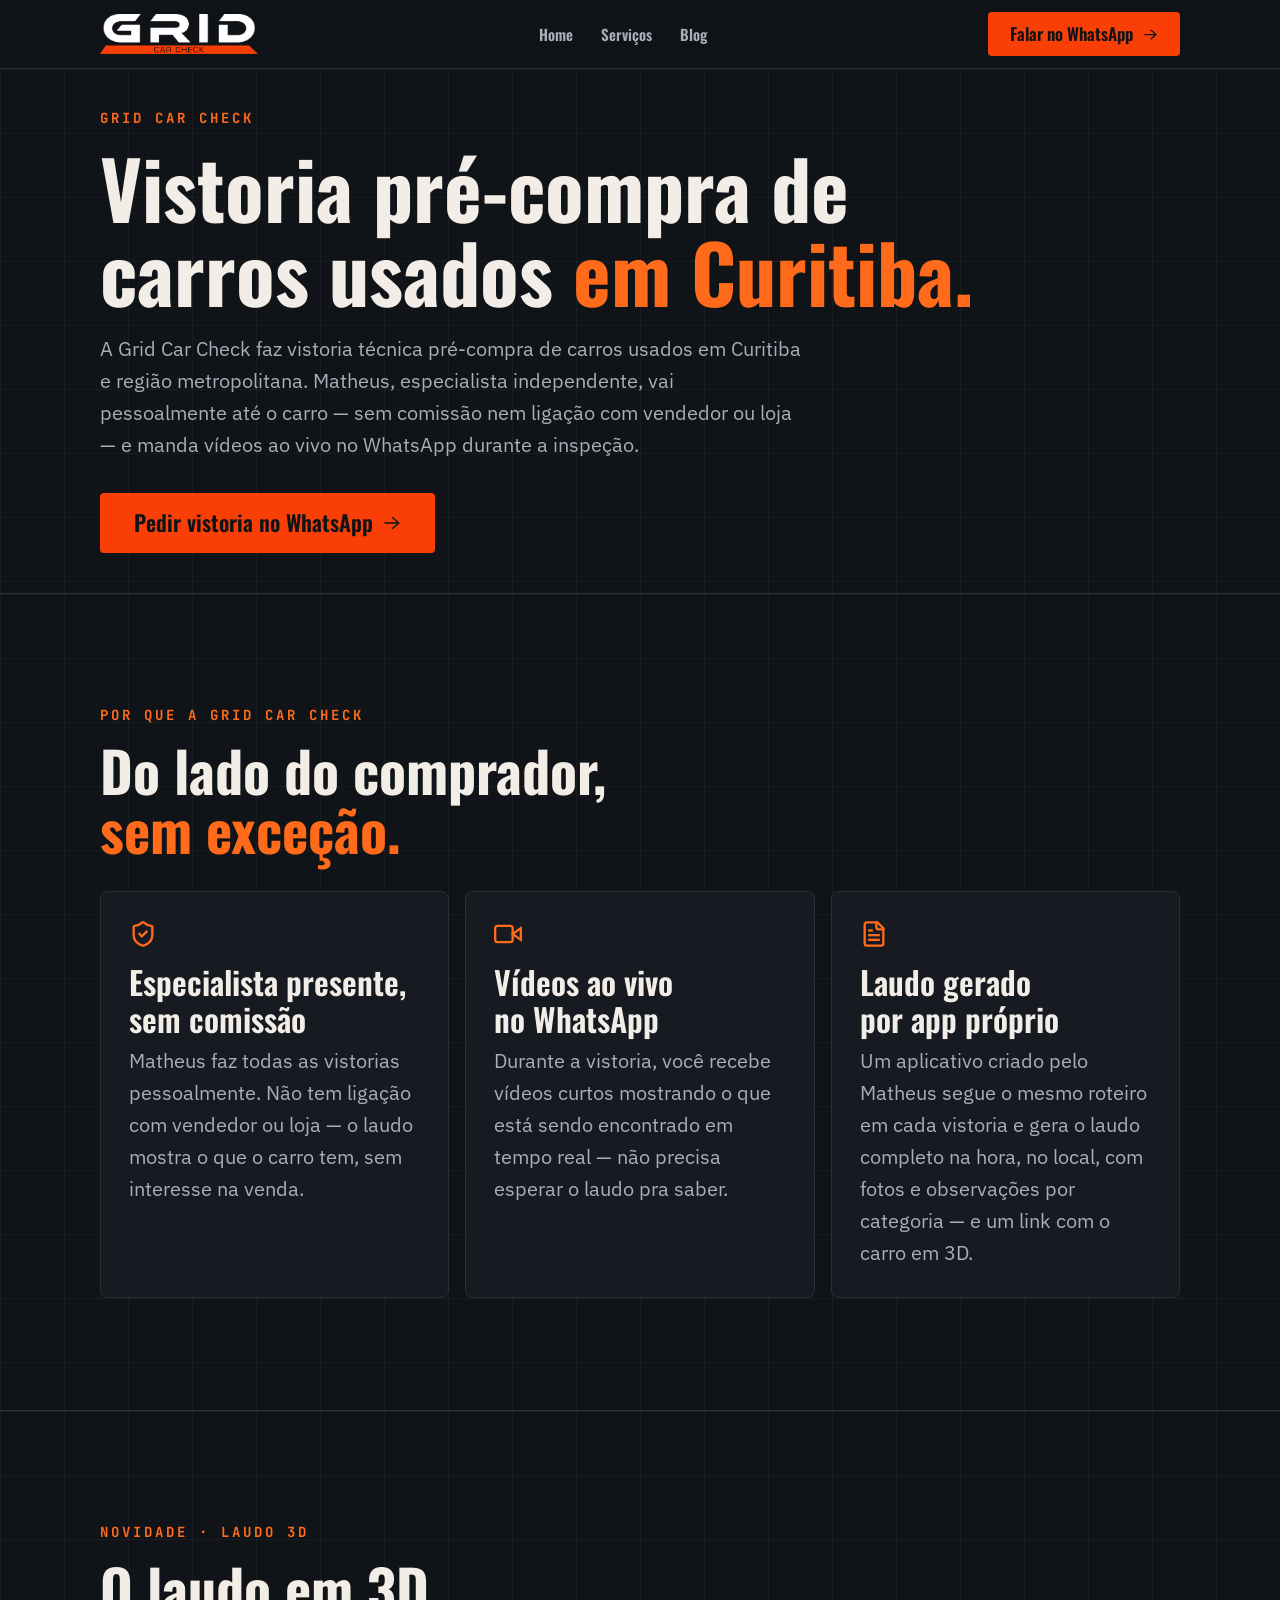
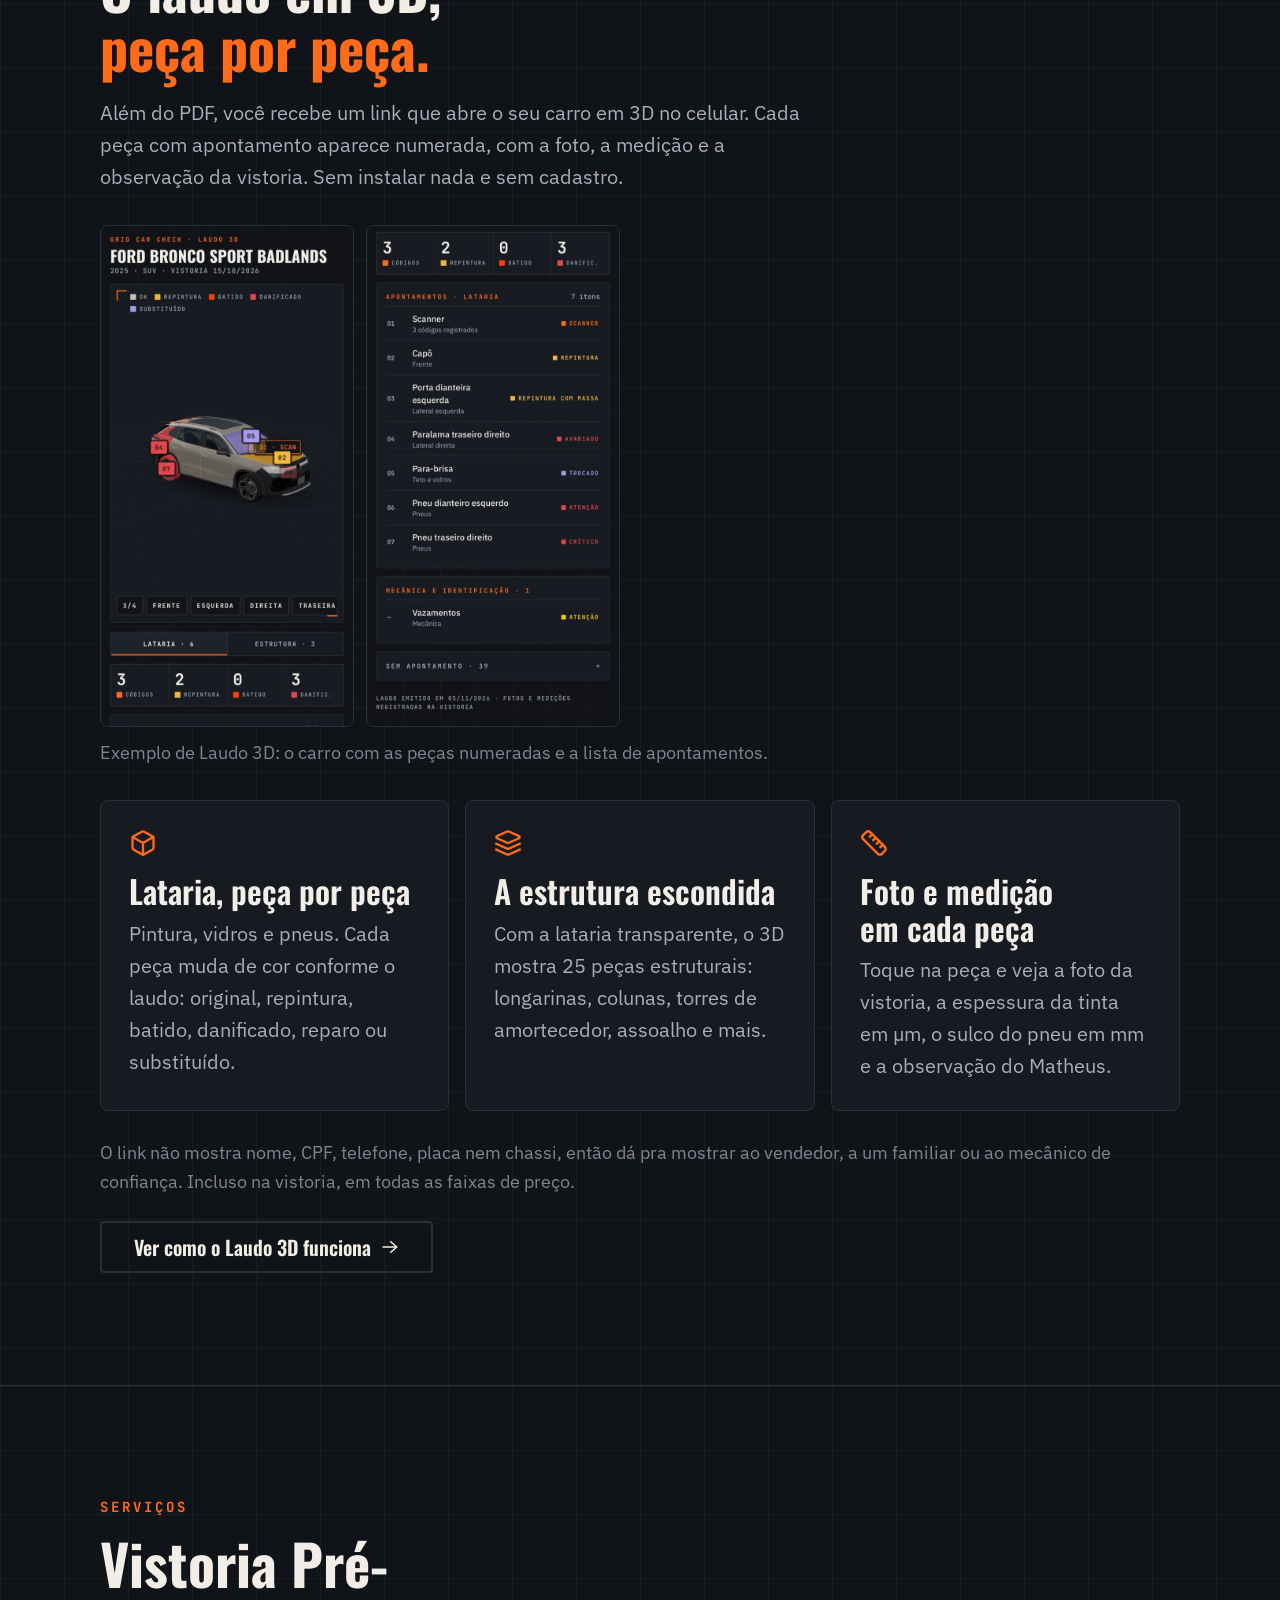
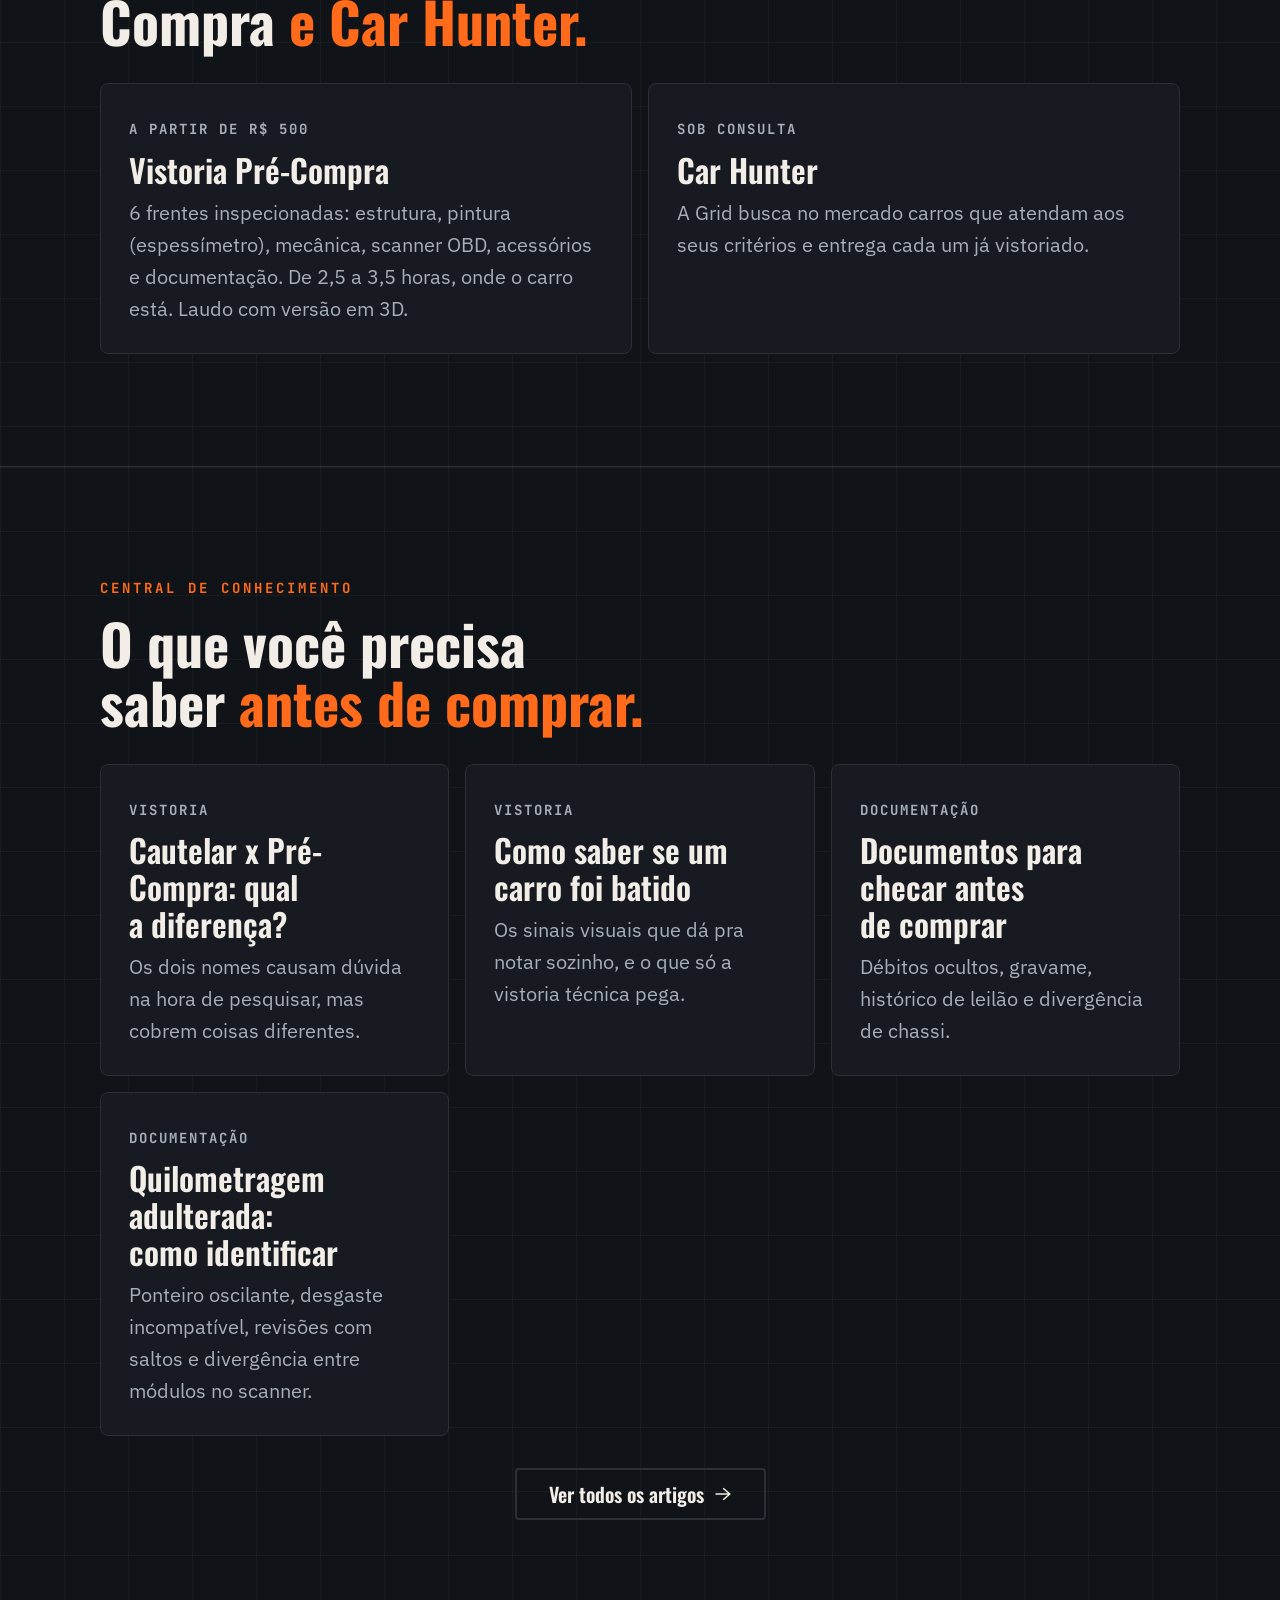
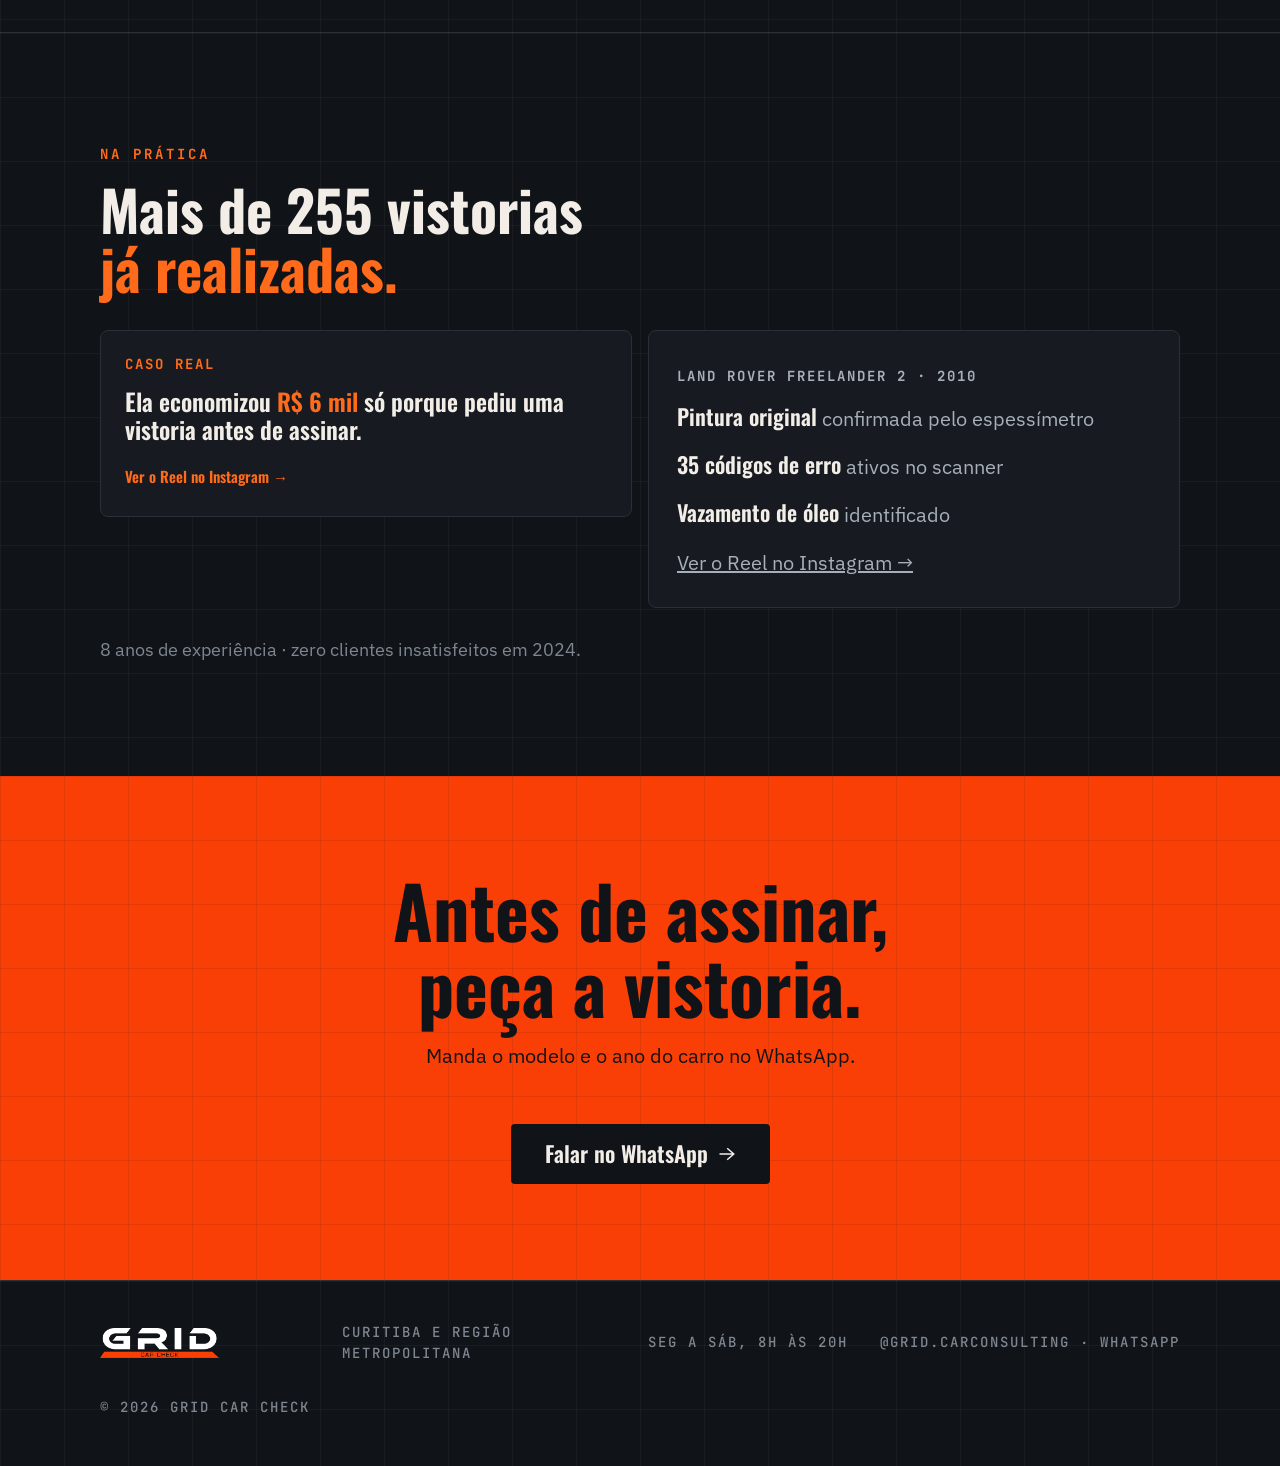
==== commit 2e1a56c5: "Adiciona o Laudo 3D ao site (home, serviços, instagram e blog) O Laudo 3D é a novidade da Grid: além" ====
--- a/index.html
+++ b/index.html
@@ -192,9 +192,44 @@
           <article class="card">
             <svg class="icon" viewBox="0 0 24 24" aria-hidden="true"><path d="M15 2H6a2 2 0 0 0-2 2v16a2 2 0 0 0 2 2h12a2 2 0 0 0 2-2V7Z"/><path d="M14 2v4a2 2 0 0 0 2 2h4"/><path d="M10 9H8"/><path d="M16 13H8"/><path d="M16 17H8"/></svg>
             <h3>Laudo gerado por app próprio</h3>
-            <p>Um aplicativo criado pelo Matheus segue o mesmo roteiro em cada vistoria e gera o laudo completo na hora, no local, com fotos e observações por categoria.</p>
-          </article>
-        </div>
+            <p>Um aplicativo criado pelo Matheus segue o mesmo roteiro em cada vistoria e gera o laudo completo na hora, no local, com fotos e observações por categoria — e um link com o carro em 3D.</p>
+          </article>
+        </div>
+      </div>
+    </section>
+
+    <!-- LAUDO 3D -->
+    <section class="blueprint section" id="laudo-3d">
+      <div class="container">
+        <p class="eyebrow">Novidade · Laudo 3D</p>
+        <h2>O laudo em 3D, <span class="accent">peça por peça.</span></h2>
+        <p class="lead">Além do PDF, você recebe um link que abre o seu carro em 3D no celular. Cada peça com apontamento aparece numerada, com a foto, a medição e a observação da vistoria. Sem instalar nada e sem cadastro.</p>
+        <figure class="shots">
+          <div class="shots__row">
+            <img src="/assets/images/laudo-3d-lataria.jpg" width="640" height="1271" loading="lazy" alt="Laudo 3D no celular: SUV em 3D com peças numeradas e coloridas por status, botões de vista e abas Lataria e Estrutura">
+            <img src="/assets/images/laudo-3d-apontamentos.jpg" width="640" height="1271" loading="lazy" alt="Laudo 3D no celular: lista de apontamentos da lataria com scanner, repinturas, peça avariada, para-brisa trocado e pneus">
+          </div>
+          <figcaption>Exemplo de Laudo 3D: o carro com as peças numeradas e a lista de apontamentos.</figcaption>
+        </figure>
+        <div class="grid3">
+          <article class="card">
+            <svg class="icon" viewBox="0 0 24 24" aria-hidden="true"><path d="M21 8a2 2 0 0 0-1-1.73l-7-4a2 2 0 0 0-2 0l-7 4A2 2 0 0 0 3 8v8a2 2 0 0 0 1 1.73l7 4a2 2 0 0 0 2 0l7-4A2 2 0 0 0 21 16Z"/><path d="m3.3 7 8.7 5 8.7-5"/><path d="M12 22V12"/></svg>
+            <h3>Lataria, peça por peça</h3>
+            <p>Pintura, vidros e pneus. Cada peça muda de cor conforme o laudo: original, repintura, batido, danificado, reparo ou substituído.</p>
+          </article>
+          <article class="card">
+            <svg class="icon" viewBox="0 0 24 24" aria-hidden="true"><path d="m12.83 2.18a2 2 0 0 0-1.66 0L2.6 6.08a1 1 0 0 0 0 1.83l8.58 3.91a2 2 0 0 0 1.66 0l8.58-3.9a1 1 0 0 0 0-1.83Z"/><path d="m22 17.65-9.17 4.16a2 2 0 0 1-1.66 0L2 17.65"/><path d="m22 12.65-9.17 4.16a2 2 0 0 1-1.66 0L2 12.65"/></svg>
+            <h3>A estrutura escondida</h3>
+            <p>Com a lataria transparente, o 3D mostra 25 peças estruturais: longarinas, colunas, torres de amortecedor, assoalho e mais.</p>
+          </article>
+          <article class="card">
+            <svg class="icon" viewBox="0 0 24 24" aria-hidden="true"><path d="M21.3 15.3a2.4 2.4 0 0 1 0 3.4l-2.6 2.6a2.4 2.4 0 0 1-3.4 0L2.7 8.7a2.41 2.41 0 0 1 0-3.4l2.6-2.6a2.41 2.41 0 0 1 3.4 0Z"/><path d="m14.5 12.5 2-2"/><path d="m11.5 9.5 2-2"/><path d="m8.5 6.5 2-2"/><path d="m17.5 15.5 2-2"/></svg>
+            <h3>Foto e medição em cada peça</h3>
+            <p>Toque na peça e veja a foto da vistoria, a espessura da tinta em µm, o sulco do pneu em mm e a observação do Matheus.</p>
+          </article>
+        </div>
+        <p class="faint">O link não mostra nome, CPF, telefone, placa nem chassi, então dá pra mostrar ao vendedor, a um familiar ou ao mecânico de confiança. Incluso na vistoria, em todas as faixas de preço.</p>
+        <p style="margin-top:24px"><a href="/blog/laudo-3d-vistoria-carro-usado/" class="btn btn--ghost">Ver como o Laudo 3D funciona</a></p>
       </div>
     </section>
 
@@ -207,7 +242,7 @@
           <a href="/servicos/#vistoria" class="card" style="text-decoration:none">
             <p class="eyebrow eyebrow--sm">A partir de R$ 500</p>
             <h3 style="margin-bottom:8px">Vistoria Pré-Compra</h3>
-            <p>6 frentes inspecionadas: estrutura, pintura (espessímetro), mecânica, scanner OBD, acessórios e documentação. De 2,5 a 3,5 horas, onde o carro está.</p>
+            <p>6 frentes inspecionadas: estrutura, pintura (espessímetro), mecânica, scanner OBD, acessórios e documentação. De 2,5 a 3,5 horas, onde o carro está. Laudo com versão em 3D.</p>
           </a>
           <a href="/servicos/#car-hunter" class="card" style="text-decoration:none">
             <p class="eyebrow eyebrow--sm">Sob consulta</p>
--- a/css/style.css
+++ b/css/style.css
@@ -155,6 +155,10 @@
 /* Marca de canto do Reel: só o canto superior esquerdo — o inferior direito colidiria com o badge do CTA */
 .reel.frame--card::after { content: none; }
 .reel__cta { position: absolute; left: 10px; right: 10px; bottom: 10px; display: flex; align-items: center; gap: 8px; min-height: 44px; padding: 8px 12px; background: color-mix(in srgb, var(--bg) 88%, transparent); border-radius: 4px; color: var(--text); font: 600 17px/1.1 var(--display); transition: background-color .2s, color .2s; }
+.shots { margin: 32px 0 0; }
+.shots__row { display: grid; grid-template-columns: repeat(2, minmax(0, 1fr)); gap: 12px; max-width: 520px; }
+.shots img { display: block; width: 100%; height: auto; border: 1px solid var(--line); border-radius: 8px; background: var(--panel); }
+.shots figcaption { margin-top: 12px; color: var(--faint); font-size: .9em; }
 .reel__cta svg { flex: none; width: 24px; height: 24px; fill: none; stroke: var(--accent); stroke-width: 2; stroke-linecap: square; stroke-linejoin: miter; transition: stroke .2s; }
 @media (hover: hover) {
   .reel:hover .reel__cta { background: var(--brand); color: var(--bg); }
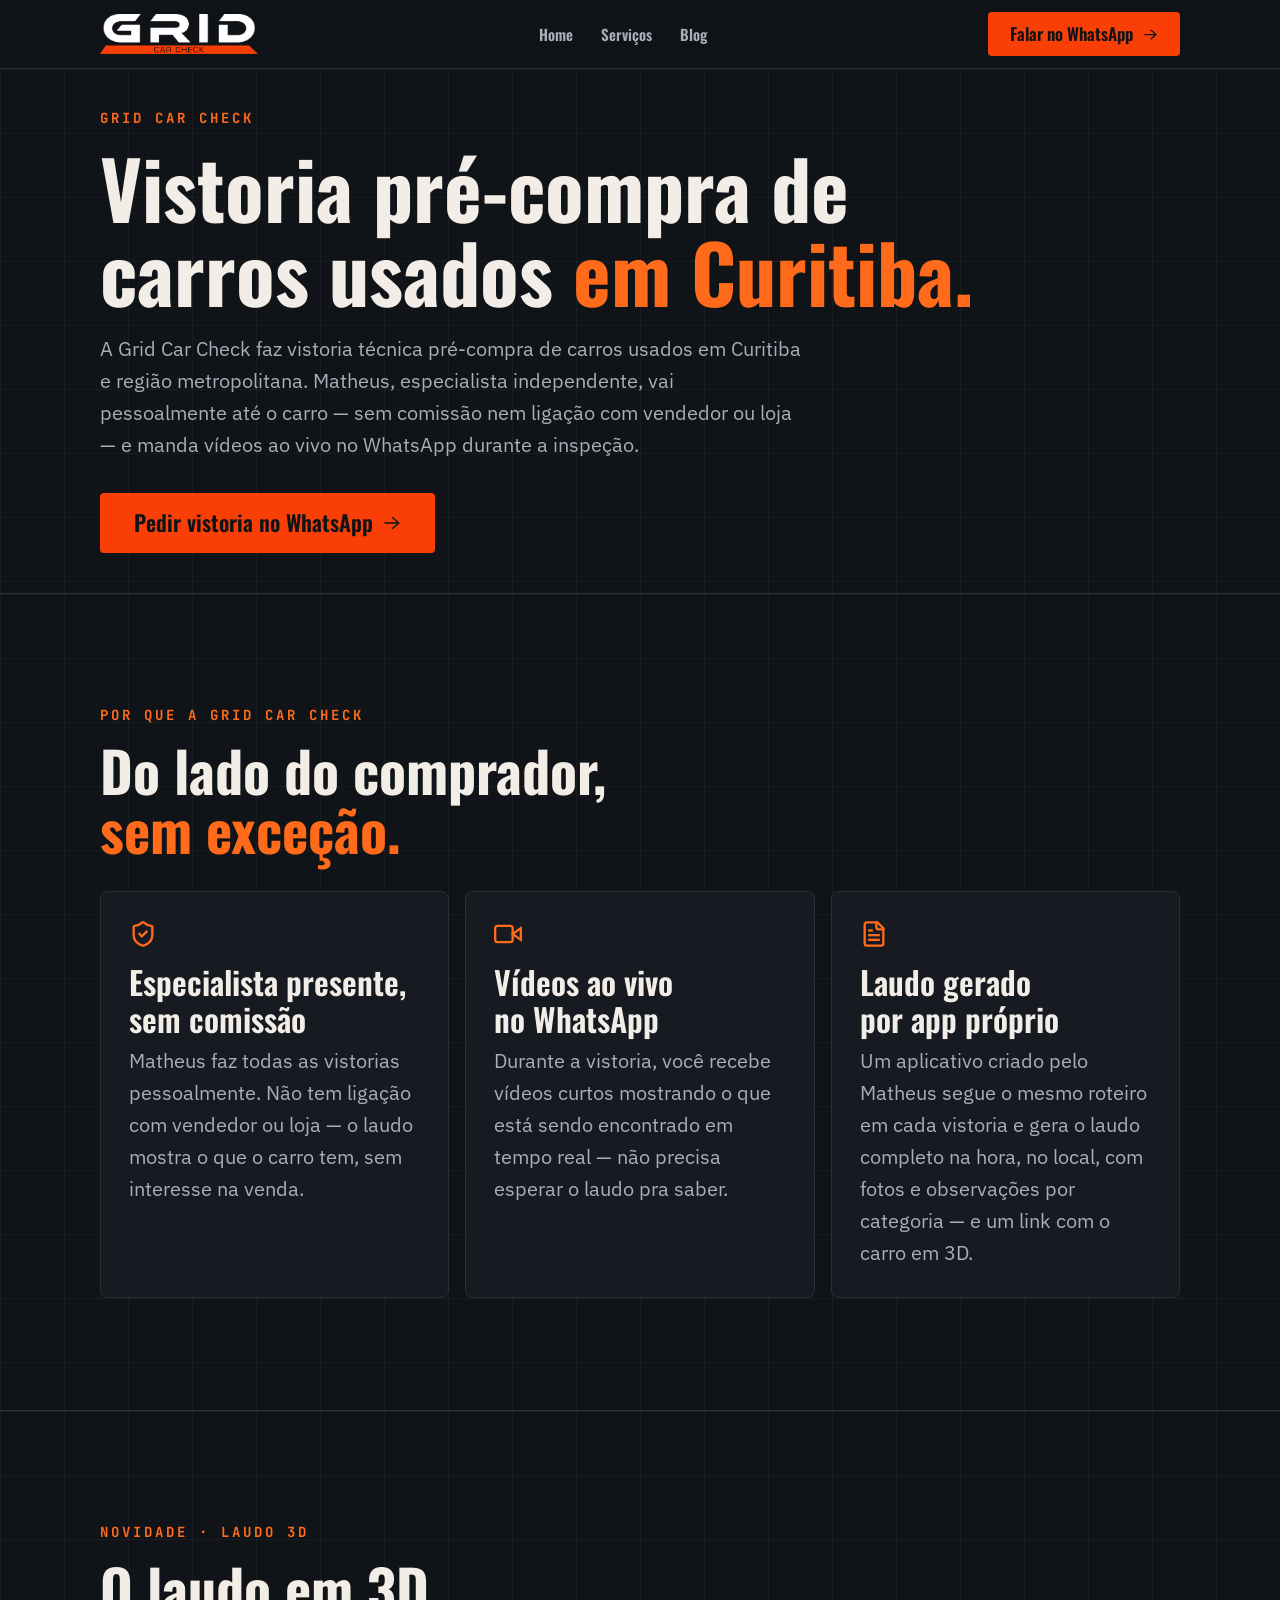
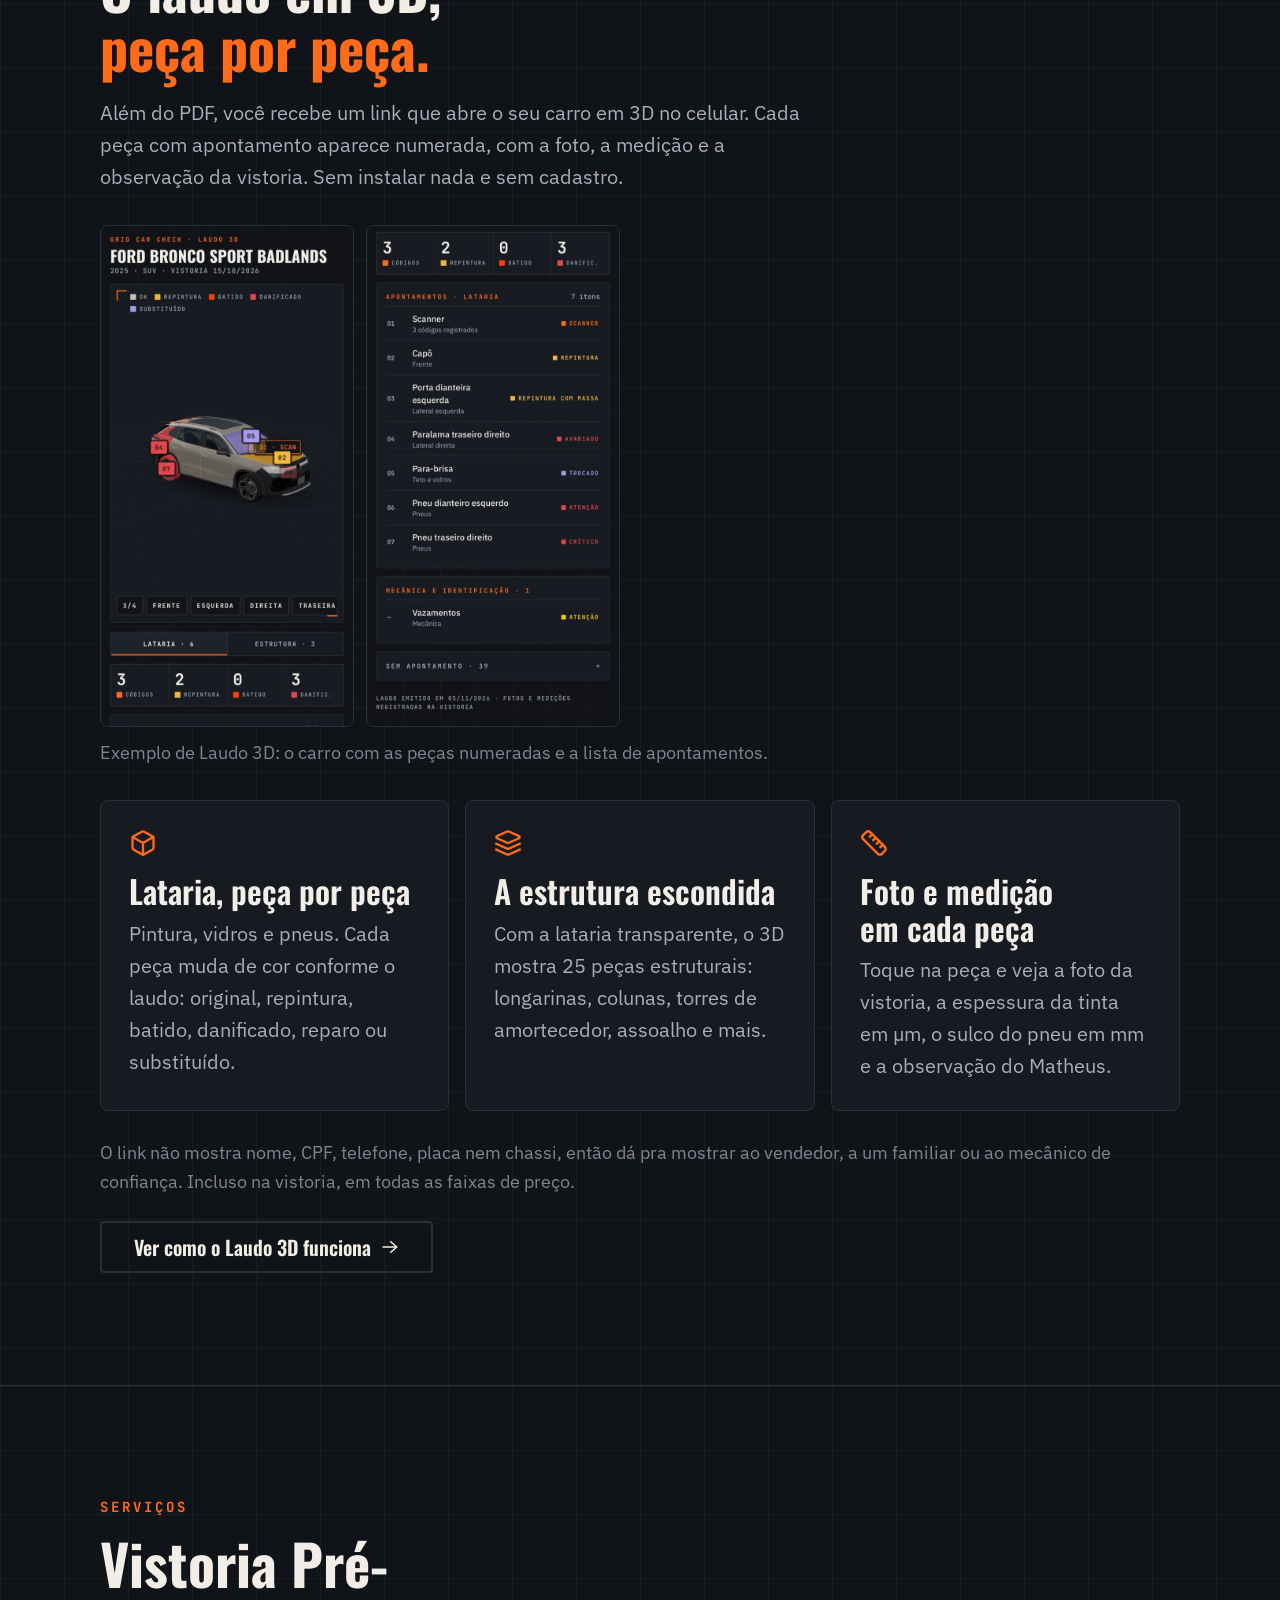
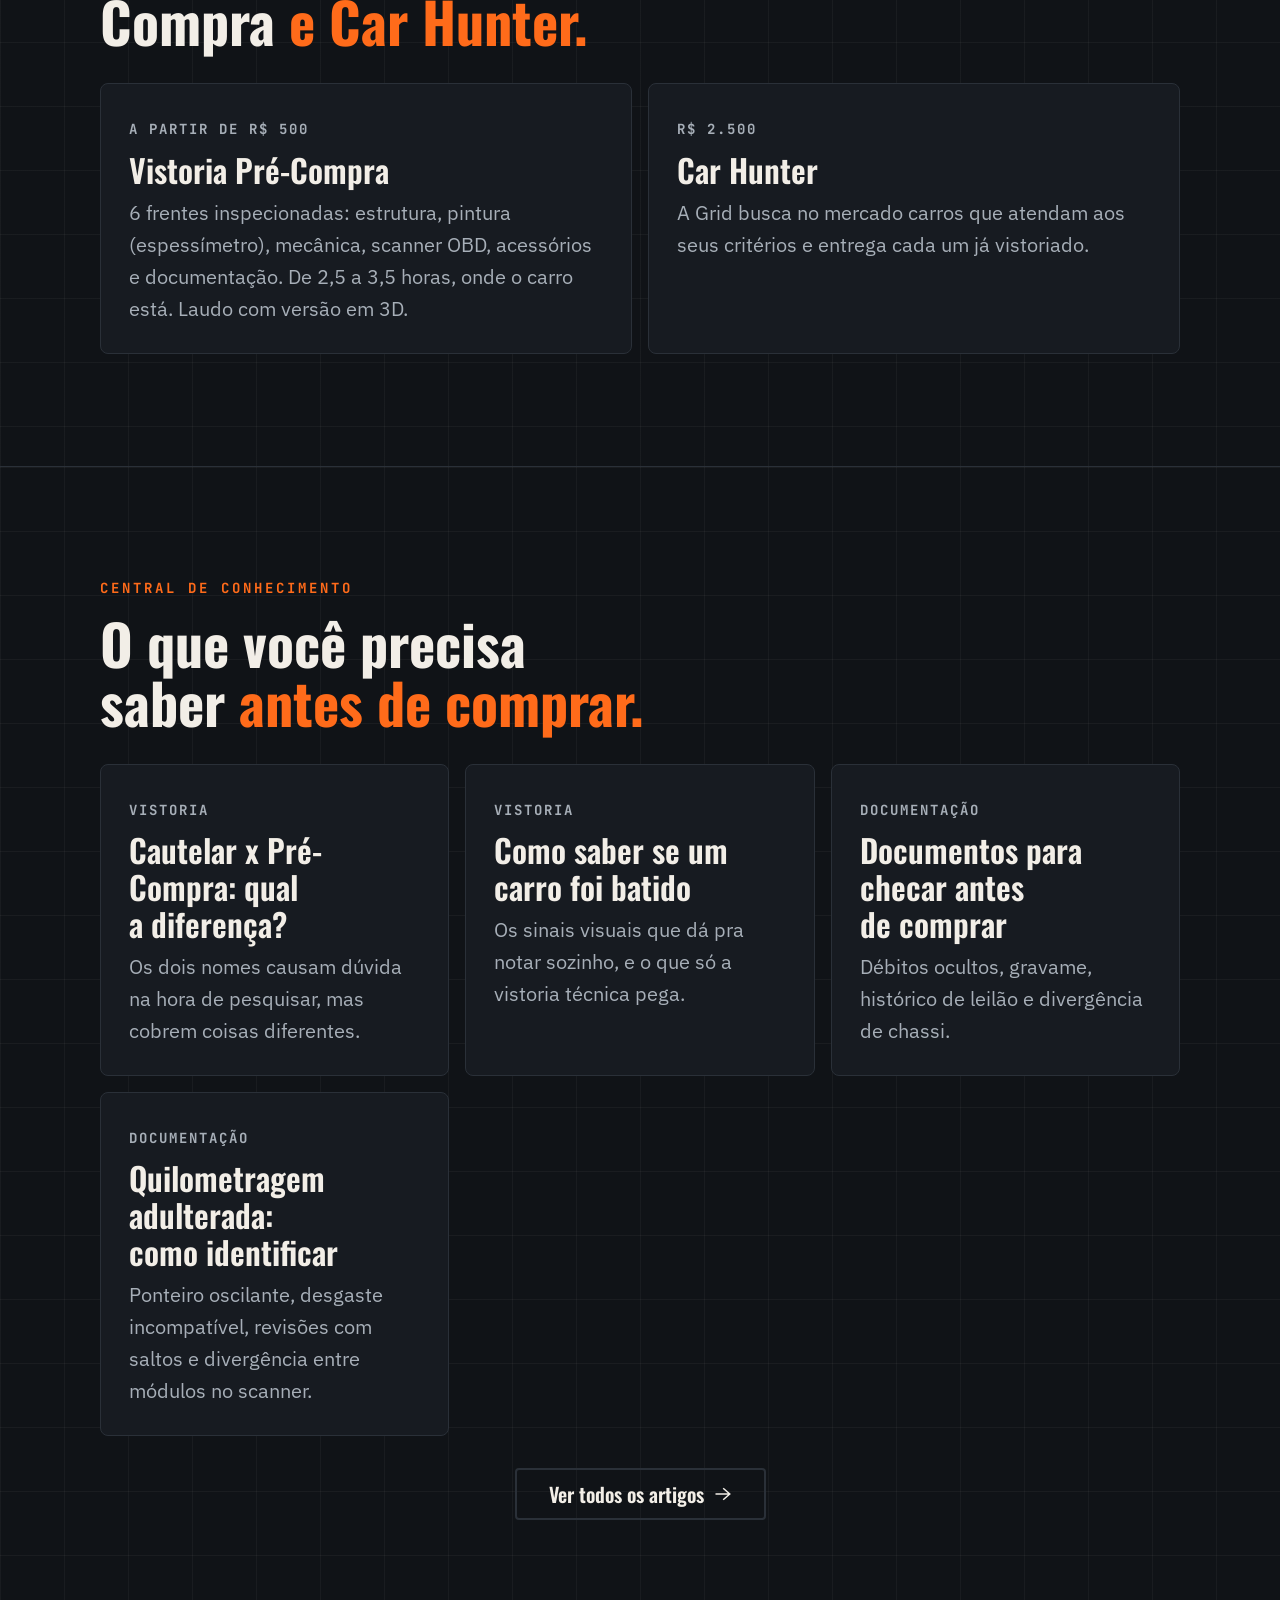
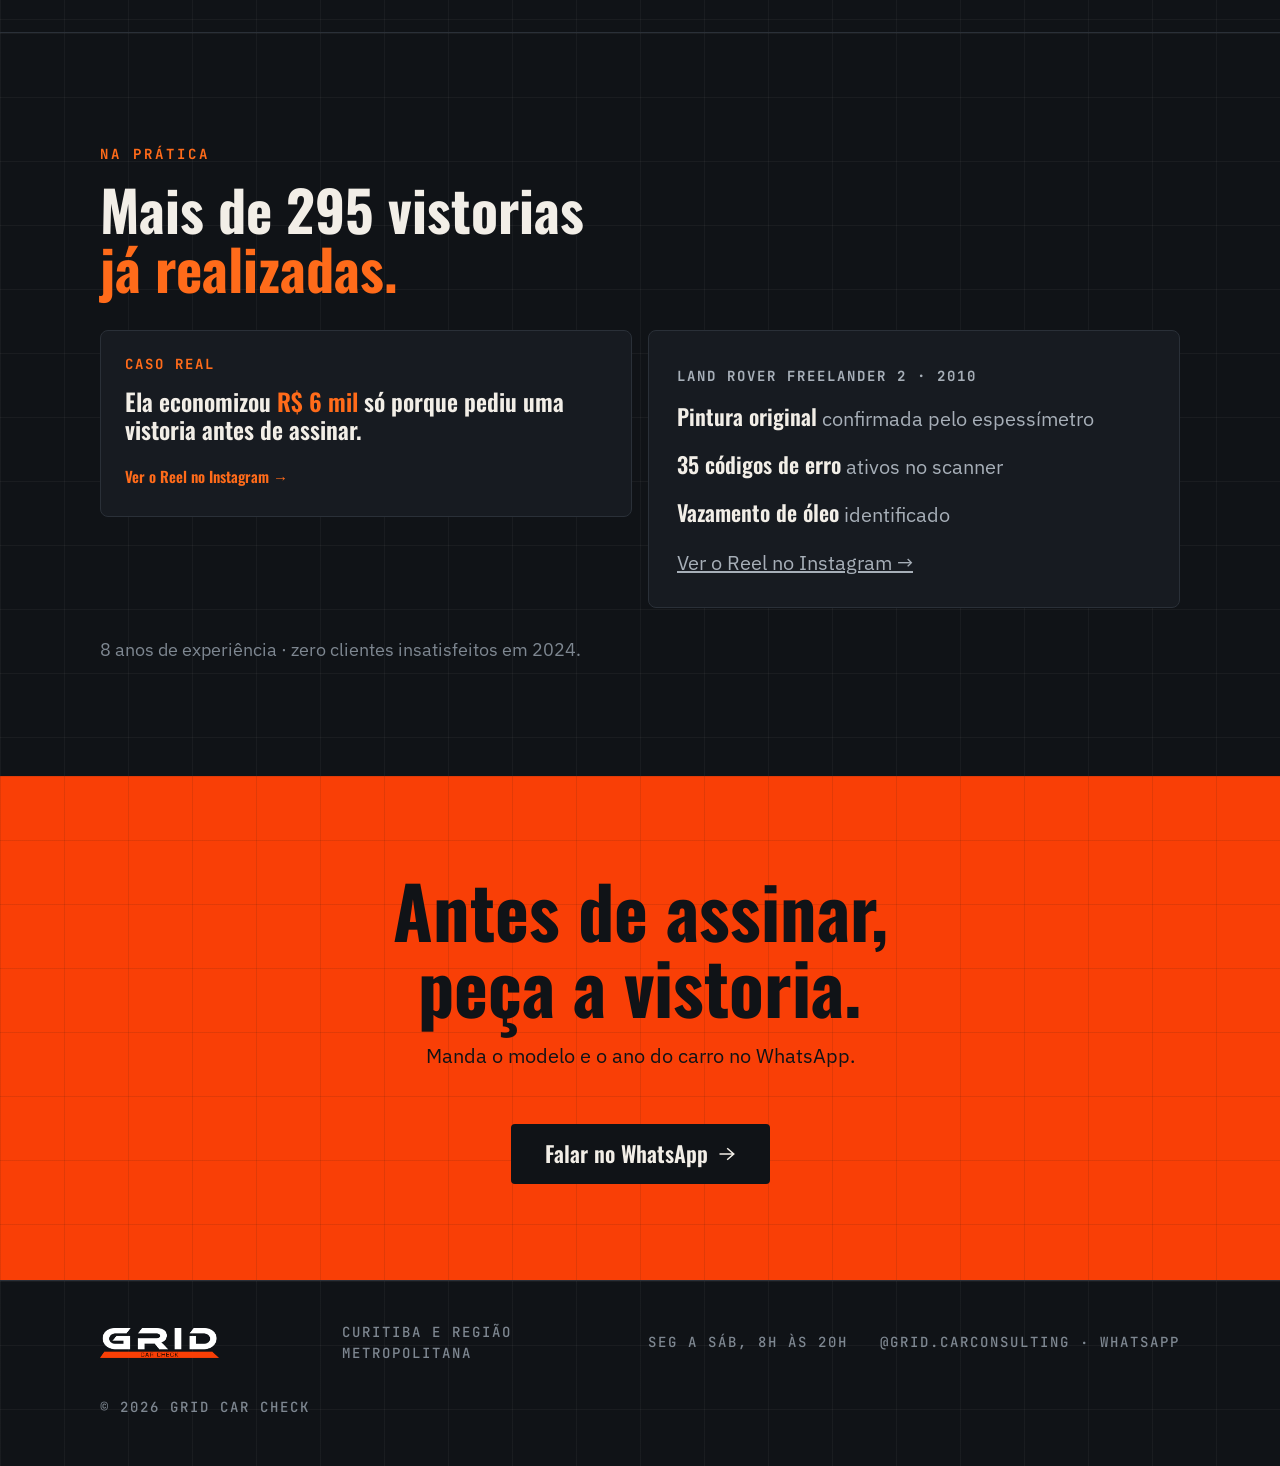
==== commit be64ad10: "Cria a página do Car Hunter (/car-hunter/) e define o valor de R$ 2.500 O Car Hunter só aparecia com" ====
--- a/index.html
+++ b/index.html
@@ -84,7 +84,7 @@
         "url": "https://gridcarcheck.com.br/",
         "telephone": "+5541998773856",
         "image": "https://gridcarcheck.com.br/assets/images/og-image.png",
-        "priceRange": "R$500 - R$1200",
+        "priceRange": "R$500 - R$2500",
         "openingHoursSpecification": {
           "@type": "OpeningHoursSpecification",
           "dayOfWeek": ["Monday", "Tuesday", "Wednesday", "Thursday", "Friday", "Saturday"],
@@ -244,8 +244,8 @@
             <h3 style="margin-bottom:8px">Vistoria Pré-Compra</h3>
             <p>6 frentes inspecionadas: estrutura, pintura (espessímetro), mecânica, scanner OBD, acessórios e documentação. De 2,5 a 3,5 horas, onde o carro está. Laudo com versão em 3D.</p>
           </a>
-          <a href="/servicos/#car-hunter" class="card" style="text-decoration:none">
-            <p class="eyebrow eyebrow--sm">Sob consulta</p>
+          <a href="/car-hunter/" class="card" style="text-decoration:none">
+            <p class="eyebrow eyebrow--sm">R$ 2.500</p>
             <h3 style="margin-bottom:8px">Car Hunter</h3>
             <p>A Grid busca no mercado carros que atendam aos seus critérios e entrega cada um já vistoriado.</p>
           </a>
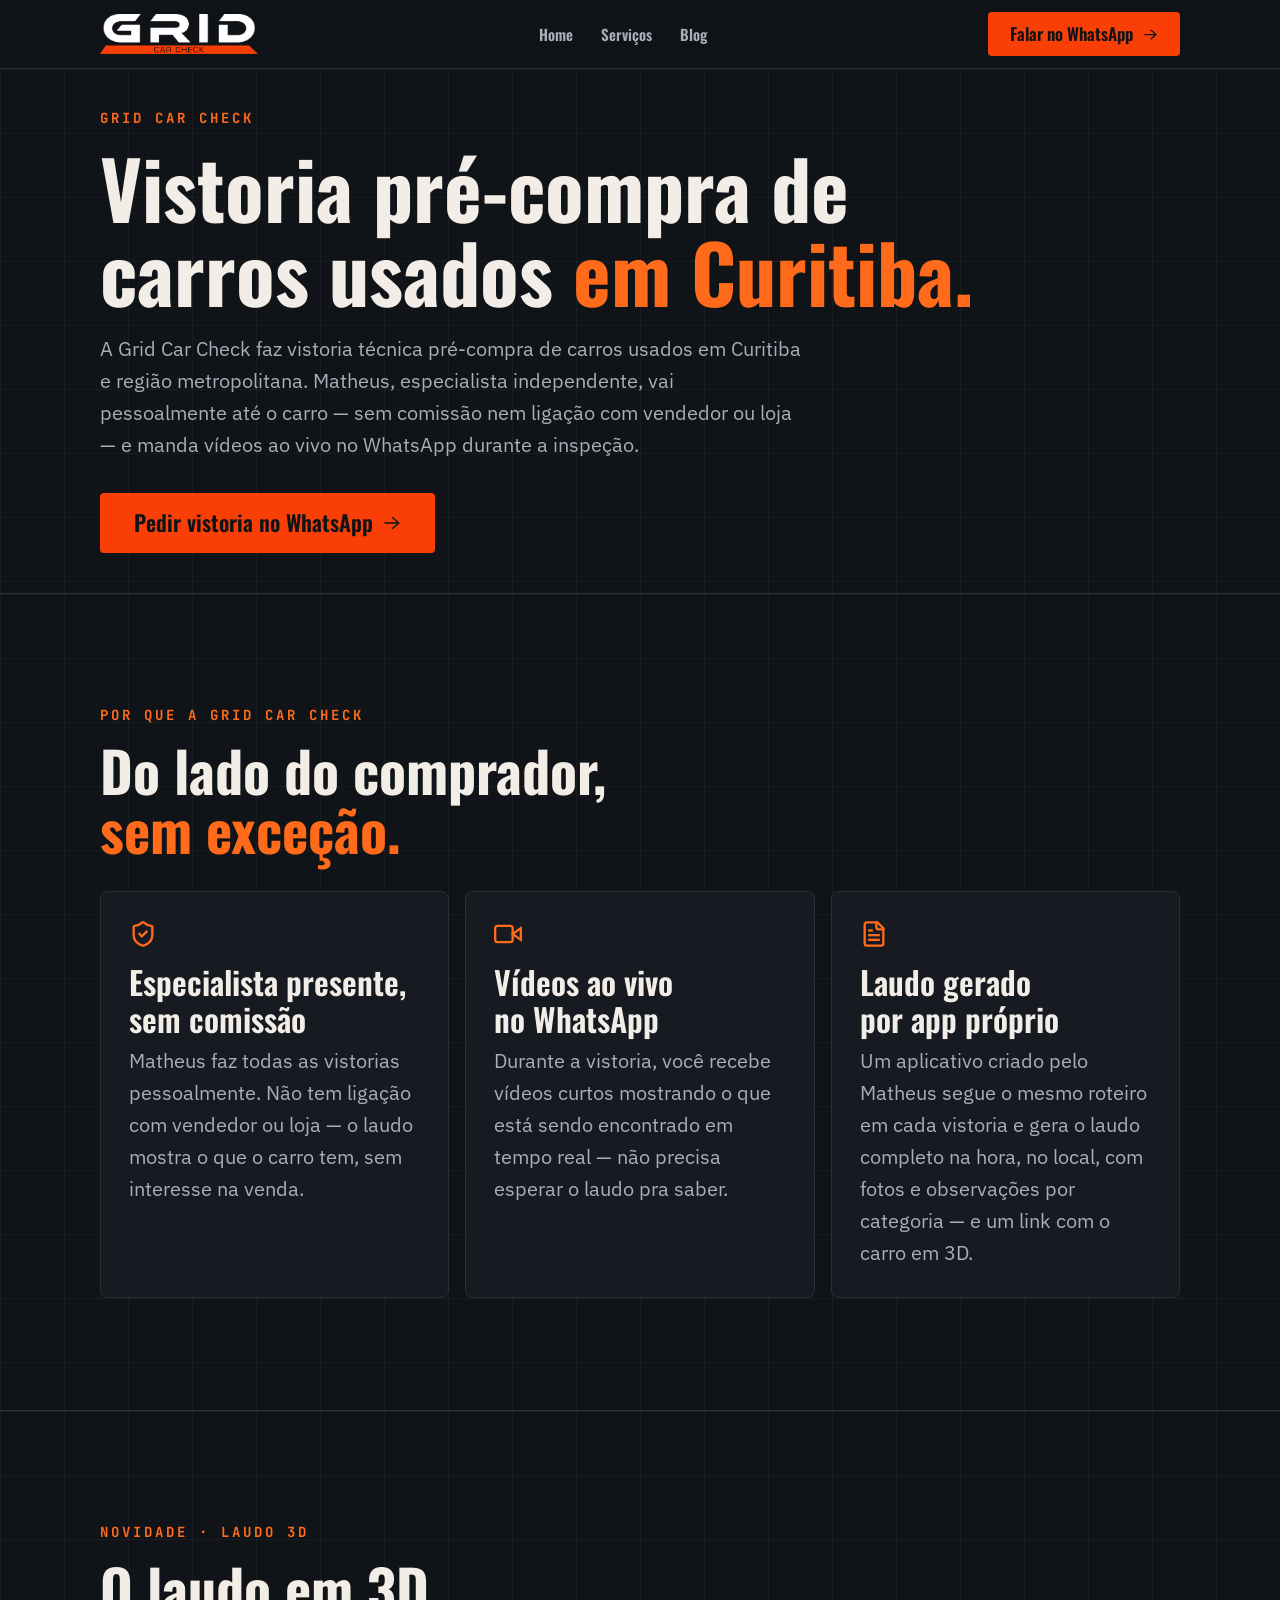
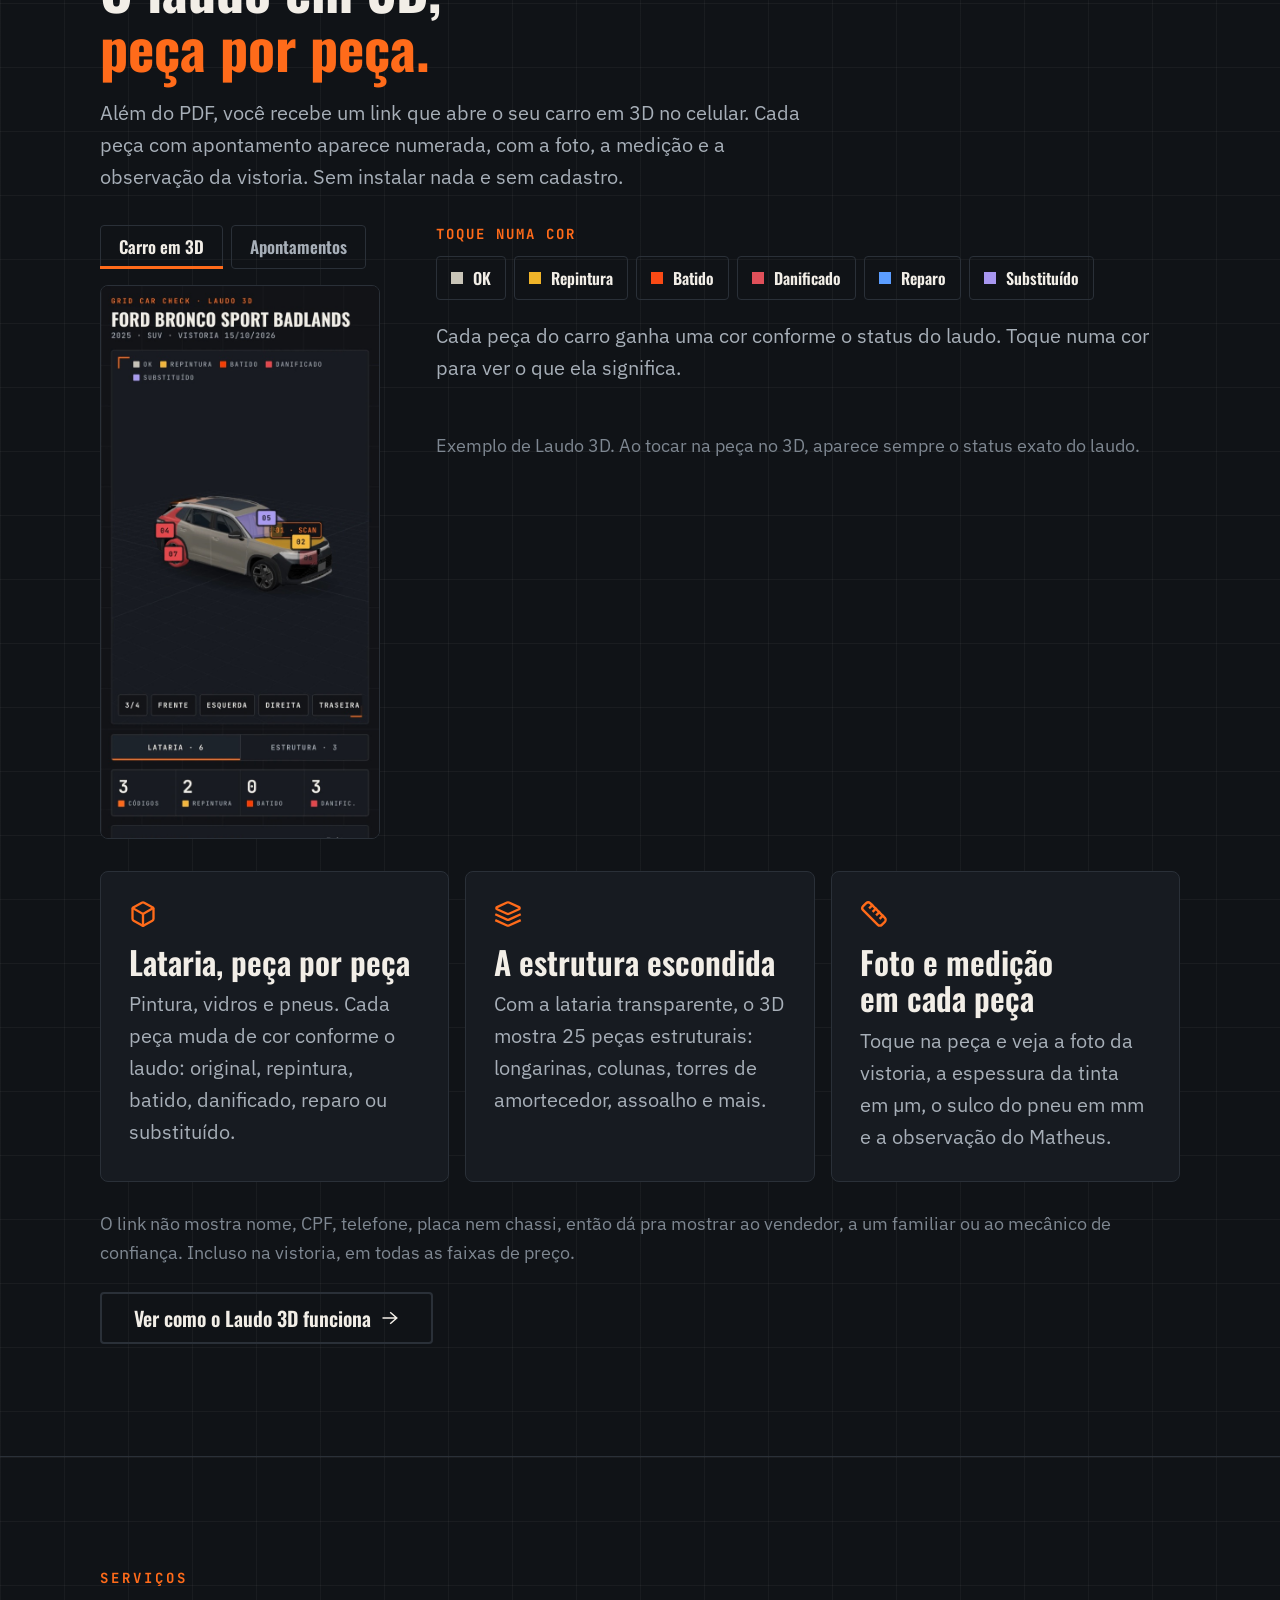
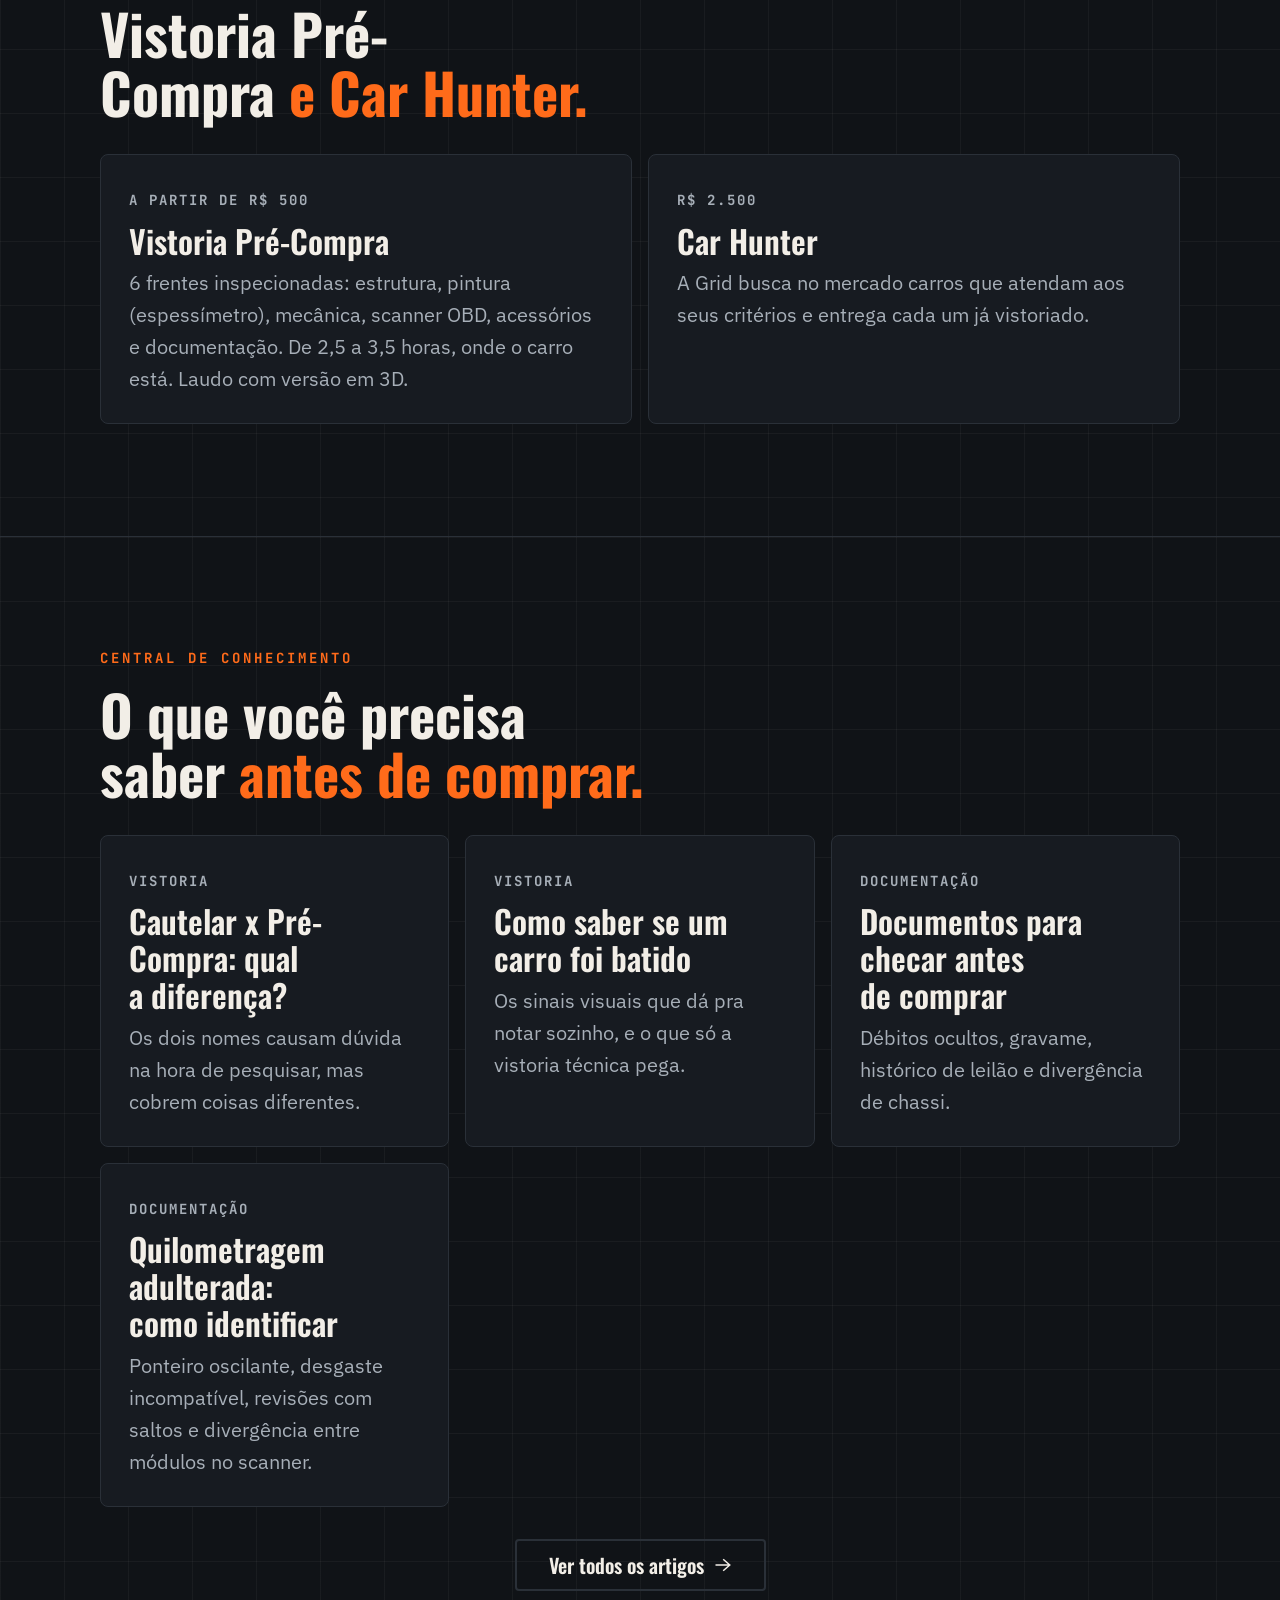
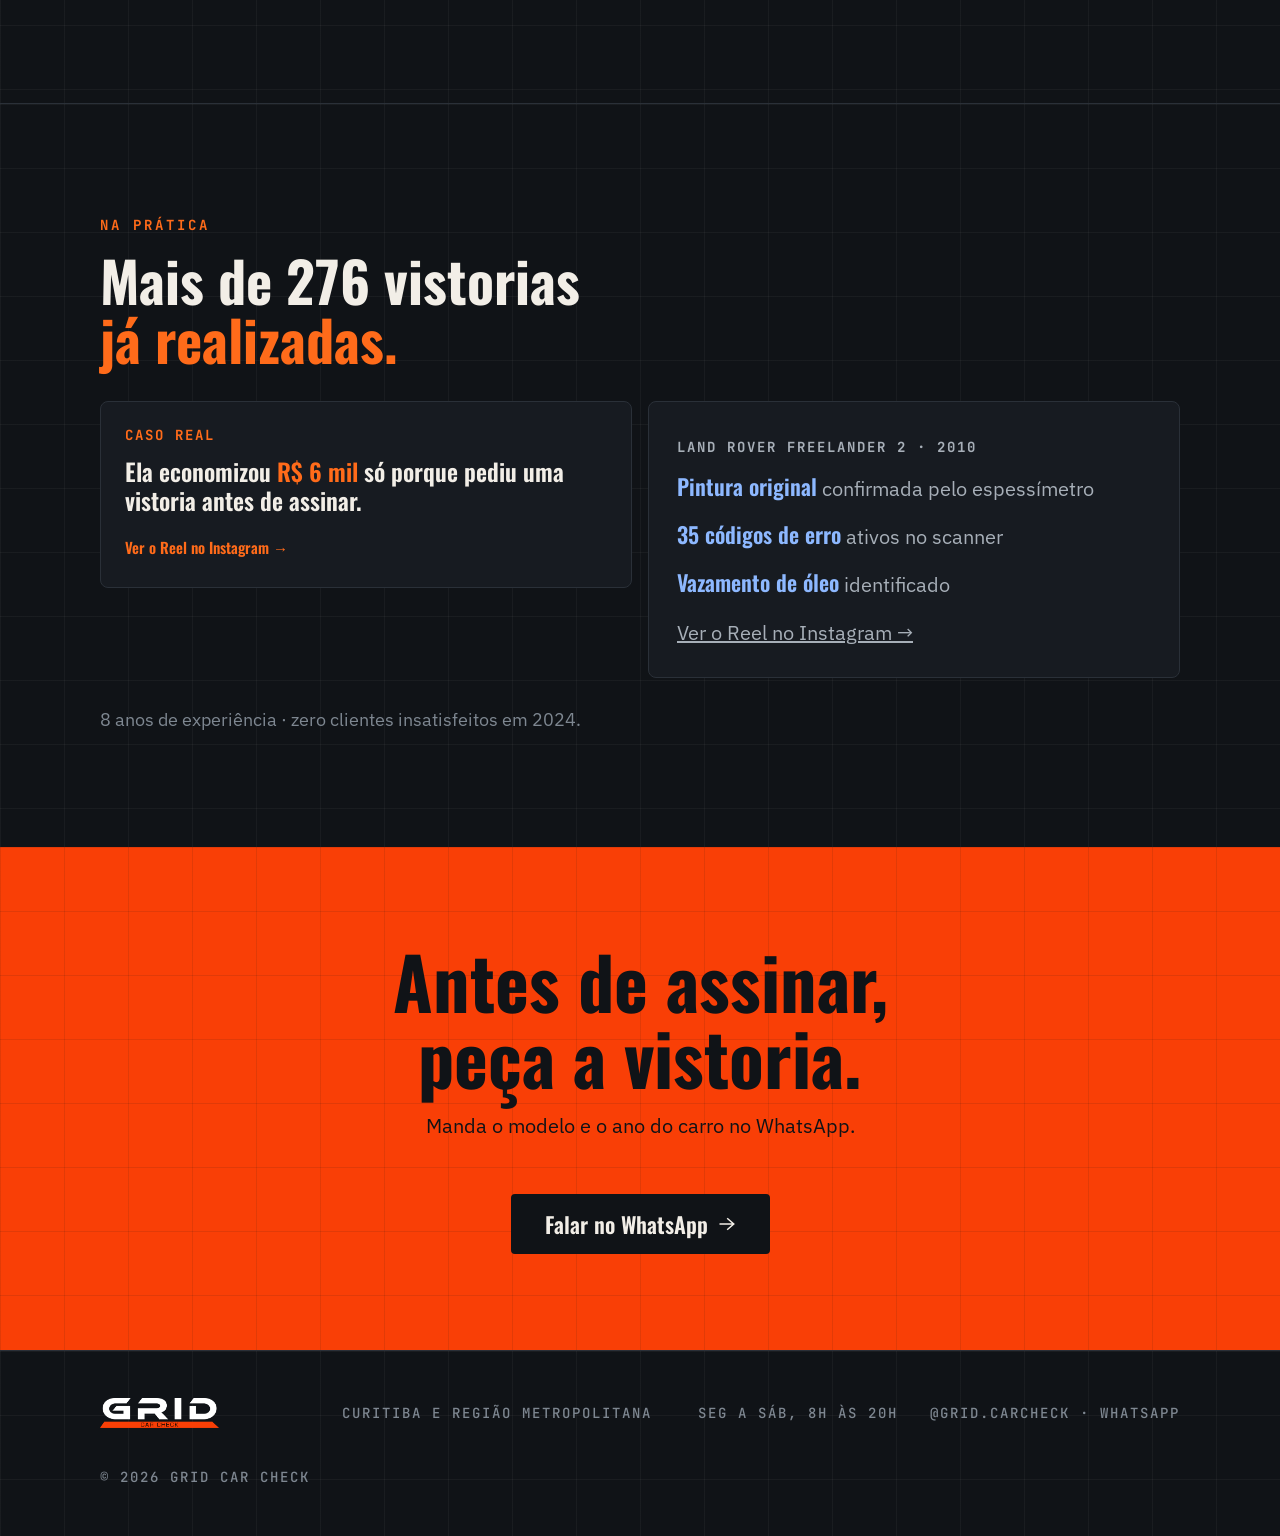
==== commit a72bd913: "Adiciona interações do Laudo 3D e aplica as novas regras de marca Traz para a Grid o comportamento q" ====
--- a/index.html
+++ b/index.html
@@ -67,7 +67,7 @@
         "name": "Grid Car Check",
         "url": "https://gridcarcheck.com.br/",
         "logo": "https://gridcarcheck.com.br/assets/images/grid-logo.png",
-        "sameAs": ["https://instagram.com/grid.carconsulting"],
+        "sameAs": ["https://instagram.com/grid.carcheck"],
         "contactPoint": {
           "@type": "ContactPoint",
           "telephone": "+5541998773856",
@@ -95,7 +95,7 @@
           { "@type": "City", "name": "Curitiba" },
           { "@type": "AdministrativeArea", "name": "Região Metropolitana de Curitiba" }
         ],
-        "sameAs": ["https://instagram.com/grid.carconsulting", "https://share.google/vexyMtsoNz0kqmHyh"]
+        "sameAs": ["https://instagram.com/grid.carcheck", "https://share.google/vexyMtsoNz0kqmHyh"]
       },
       {
         "@type": "FAQPage",
@@ -204,13 +204,31 @@
         <p class="eyebrow">Novidade · Laudo 3D</p>
         <h2>O laudo em 3D, <span class="accent">peça por peça.</span></h2>
         <p class="lead">Além do PDF, você recebe um link que abre o seu carro em 3D no celular. Cada peça com apontamento aparece numerada, com a foto, a medição e a observação da vistoria. Sem instalar nada e sem cadastro.</p>
-        <figure class="shots">
-          <div class="shots__row">
-            <img src="/assets/images/laudo-3d-lataria.jpg" width="640" height="1271" loading="lazy" alt="Laudo 3D no celular: SUV em 3D com peças numeradas e coloridas por status, botões de vista e abas Lataria e Estrutura">
-            <img src="/assets/images/laudo-3d-apontamentos.jpg" width="640" height="1271" loading="lazy" alt="Laudo 3D no celular: lista de apontamentos da lataria com scanner, repinturas, peça avariada, para-brisa trocado e pneus">
+        <div class="ld" data-laudo-demo>
+          <div class="ld__col">
+            <div class="ld__tabs" role="tablist" aria-label="Telas do Laudo 3D">
+              <button type="button" class="ld__tab" role="tab" id="ld-t1" aria-selected="true" aria-controls="ld-p1">Carro em 3D</button>
+              <button type="button" class="ld__tab" role="tab" id="ld-t2" aria-selected="false" aria-controls="ld-p2" tabindex="-1">Apontamentos</button>
+            </div>
+            <div class="ld__phone">
+              <img id="ld-p1" role="tabpanel" aria-labelledby="ld-t1" src="/assets/images/laudo-3d-lataria.jpg" width="640" height="1271" loading="lazy" alt="Laudo 3D no celular: SUV em 3D com peças numeradas e coloridas por status, botões de vista e abas Lataria e Estrutura">
+              <img id="ld-p2" role="tabpanel" aria-labelledby="ld-t2" src="/assets/images/laudo-3d-apontamentos.jpg" width="640" height="1271" loading="lazy" hidden alt="Laudo 3D no celular: lista de apontamentos da lataria com scanner, repinturas, peça avariada, para-brisa trocado e pneus">
+            </div>
           </div>
-          <figcaption>Exemplo de Laudo 3D: o carro com as peças numeradas e a lista de apontamentos.</figcaption>
-        </figure>
+          <div class="ld__side">
+            <p class="eyebrow eyebrow--sm">Toque numa cor</p>
+            <div class="ld__legend">
+              <button type="button" class="sw" style="--c:var(--st-ok)" aria-pressed="false" data-nome="OK" data-def="pintura original, pequenos riscos ou estrutura sem apontamento.">OK</button>
+              <button type="button" class="sw" style="--c:var(--st-repintura)" aria-pressed="false" data-nome="Repintura" data-def="repintura ou repintura com massa.">Repintura</button>
+              <button type="button" class="sw" style="--c:var(--st-batido)" aria-pressed="false" data-nome="Batido" data-def="estrutura batida.">Batido</button>
+              <button type="button" class="sw" style="--c:var(--st-danificado)" aria-pressed="false" data-nome="Danificado" data-def="peça avariada, estrutura danificada ou com corrosão, pneu em atenção ou crítico.">Danificado</button>
+              <button type="button" class="sw" style="--c:var(--st-reparo)" aria-pressed="false" data-nome="Reparo" data-def="estrutura reparada.">Reparo</button>
+              <button type="button" class="sw" style="--c:var(--st-substituido)" aria-pressed="false" data-nome="Substituído" data-def="peça substituída, como um vidro trocado.">Substituído</button>
+            </div>
+            <p class="ld__def" aria-live="polite">Cada peça do carro ganha uma cor conforme o status do laudo. Toque numa cor para ver o que ela significa.</p>
+            <p class="faint ld__cap">Exemplo de Laudo 3D. Ao tocar na peça no 3D, aparece sempre o status exato do laudo.</p>
+          </div>
+        </div>
         <div class="grid3">
           <article class="card">
             <svg class="icon" viewBox="0 0 24 24" aria-hidden="true"><path d="M21 8a2 2 0 0 0-1-1.73l-7-4a2 2 0 0 0-2 0l-7 4A2 2 0 0 0 3 8v8a2 2 0 0 0 1 1.73l7 4a2 2 0 0 0 2 0l7-4A2 2 0 0 0 21 16Z"/><path d="m3.3 7 8.7 5 8.7-5"/><path d="M12 22V12"/></svg>
@@ -325,8 +343,8 @@
         loading="lazy">
       <p class="mono">Curitiba e região metropolitana</p>
       <p class="mono">Seg a sáb, 8h às 20h</p>
-      <p class="mono"><a href="https://instagram.com/grid.carconsulting" target="_blank"
-          rel="noopener">@grid.carconsulting</a> · <a href="#" data-whatsapp>WhatsApp</a></p>
+      <p class="mono"><a href="https://instagram.com/grid.carcheck" target="_blank"
+          rel="noopener">@grid.carcheck</a> · <a href="#" data-whatsapp>WhatsApp</a></p>
       <p class="mono">© <span id="ano"></span> Grid Car Check</p>
     </div>
   </footer>
--- a/css/style.css
+++ b/css/style.css
@@ -4,6 +4,7 @@
   --text: #F2EEE7; --muted: #A7AFB8; --faint: #7E8791;
   --accent: #FF6B1A;  /* texto pequeno e detalhes (laranja do deck) */
   --brand: #F93F06;   /* botões e faixas (laranja da logo) */
+  --measure: #8DB8FF; /* azul de medição: só dado e verificação (MARCA.md) */
   --display: 'Oswald', Arial, sans-serif;
   --body: 'IBM Plex Sans', Arial, sans-serif;
   --mono: 'JetBrains Mono', 'Courier New', monospace;
@@ -201,7 +202,7 @@
 /* Prova */
 .proof { display: grid; gap: 16px; margin-top: 32px; }
 .facts { list-style: none; margin: 0; padding: 0; display: grid; gap: 12px; color: var(--muted); }
-.facts strong { color: var(--text); font-family: var(--display); font-weight: 600; font-size: 1.1em; }
+.facts strong { color: var(--measure); font-family: var(--display); font-weight: 600; font-size: 1.1em; }
 .quote { font: 600 clamp(26px, 3vw, 34px)/1.2 var(--display); color: var(--text) !important; margin: 0 !important; }
 .hero__proof .eyebrow { margin-bottom: 12px; }
 .hero__proof .quote { font-size: clamp(22px, 2.4vw, 28px); }
@@ -220,7 +221,75 @@
 .incl-title { margin-top: 32px; }
 .incl { list-style: none; margin: 0; padding: 0; display: grid; gap: 14px; }
 .incl li { display: flex; gap: 14px; align-items: flex-start; color: var(--muted); }
-.incl svg { flex: none; width: 24px; height: 24px; margin-top: 3px; fill: none; stroke: var(--accent); stroke-width: 2; stroke-linecap: square; stroke-linejoin: miter; }
+.incl svg { flex: none; width: 24px; height: 24px; margin-top: 3px; fill: none; stroke: var(--measure); stroke-width: 2; stroke-linecap: square; stroke-linejoin: miter; }
+
+/* Cores de status do Laudo 3D: dado do produto (as mesmas do app), não parte da paleta da marca */
+:root {
+  --st-ok: #C9C5B8; --st-repintura: #F0B429; --st-batido: #F94A15;
+  --st-danificado: #E0505A; --st-reparo: #5B9DFF; --st-substituido: #A897F0;
+}
+
+/* Feedback de movimento: o número dá um pulso quando muda, e a linha se desenha quando algo é escolhido */
+@keyframes bump { 0% { transform: scale(1); } 40% { transform: scale(1.06); } 100% { transform: scale(1); } }
+@keyframes draw { from { transform: scaleX(0); } to { transform: scaleX(1); } }
+@keyframes rise { from { opacity: 0; transform: translateY(8px); } to { opacity: 1; transform: none; } }
+.bump { display: inline-block; animation: bump .35s var(--ease-snap); }
+.draw { transform-origin: left center; animation: draw .45s var(--ease-snap) both; }
+
+/* Calculadora de preço: só aparece com JS; sem JS fica a tabela */
+.calc { margin-bottom: 28px; padding-bottom: 28px; border-bottom: 1px solid var(--line); }
+.calc[hidden] { display: none; }
+.chips { display: grid; grid-template-columns: 1fr 1fr; gap: 8px; }
+.chip { min-height: 48px; padding: 8px 12px; background: transparent; color: var(--muted); border: 2px solid var(--line); border-radius: 4px; font: 600 16px/1.2 var(--display); cursor: pointer; transition: border-color .2s, color .2s, background-color .2s; }
+.chip[aria-pressed="true"] { border-color: var(--accent); color: var(--text); background: rgba(255, 107, 26, .12); }
+.chip[aria-pressed="true"]::before { content: "\2713\00a0"; color: var(--accent); }
+.chip:focus-visible, .sw:focus-visible, .ld__tab:focus-visible { outline: 3px solid var(--text); outline-offset: 2px; }
+@media (hover: hover) { .chip:hover, .sw:hover, .ld__tab:hover { border-color: rgba(255, 107, 26, .6); } }
+.calc__out { display: flex; align-items: baseline; justify-content: space-between; gap: 16px; margin-top: 24px; }
+.calc__label { font: 700 var(--fs-mono)/1.4 var(--mono); letter-spacing: 2px; text-transform: uppercase; color: var(--faint); }
+.calc__val { font: 700 clamp(44px, 8vw, 64px)/1 var(--display); color: var(--text); font-variant-numeric: tabular-nums; white-space: nowrap; }
+.calc__bar { display: block; height: 2px; background: var(--accent); margin-top: 12px; transform-origin: left center; }
+
+/* Laudo 3D "toque e veja": abas com as telas reais e legenda de cores clicável */
+.ld { margin-top: 32px; display: grid; gap: 28px; align-items: start; }
+.ld__tabs { display: flex; gap: 8px; margin-bottom: 16px; }
+.ld__tab { position: relative; min-height: 44px; padding: 8px 18px; background: transparent; color: var(--muted); border: 1px solid var(--line); border-radius: 4px; font: 600 17px/1 var(--display); cursor: pointer; transition: color .2s, border-color .2s; }
+.ld__tab[aria-selected="true"] { color: var(--text); border-color: var(--line); }
+.ld__tab[aria-selected="true"]::after { content: ""; position: absolute; left: -1px; right: -1px; bottom: -1px; height: 3px; background: var(--accent); transform-origin: left center; animation: draw .45s var(--ease-snap) both; }
+.ld__phone { width: 100%; max-width: 280px; }
+.ld__phone img { width: 100%; height: auto; border: 1px solid var(--line); border-radius: 8px; background: var(--panel); }
+.ld__phone img[hidden] { display: none; }
+.ld__phone img.in { animation: rise .35s var(--ease) both; }
+.ld__legend { display: flex; flex-wrap: wrap; gap: 8px; margin-top: 4px; }
+.sw { display: inline-flex; align-items: center; gap: 10px; min-height: 44px; padding: 8px 14px; background: transparent; color: var(--text); border: 1px solid var(--line); border-radius: 4px; font: 600 16px/1 var(--display); cursor: pointer; transition: border-color .2s, background-color .2s; }
+.sw::before { content: ""; flex: none; width: 12px; height: 12px; background: var(--c); }
+.sw[aria-pressed="true"] { border-color: var(--accent); background: rgba(255, 107, 26, .12); }
+.ld__def { margin-top: 20px; color: var(--muted); min-height: 5.2em; }
+.ld__def strong { color: var(--text); font-family: var(--display); font-weight: 600; }
+.ld__cap { margin-top: 8px; }
+@media (min-width: 900px) { .ld { grid-template-columns: 280px 1fr; gap: 56px; } }
+
+/* Laudo "ao vivo" no hero da landing: os apontamentos aparecem um a um e os contadores sobem */
+.live { position: relative; margin-top: 32px; max-width: 520px; padding: 20px; background: var(--panel); border: 1px solid var(--line); border-radius: 8px; }
+.live::before { content: ""; position: absolute; left: -1px; top: -1px; width: 72px; height: 2px; background: var(--accent); transform-origin: left center; }
+.live--run::before { animation: draw .6s var(--ease-snap) both; }
+.live .eyebrow { margin-bottom: 16px; }
+.live__stats { display: grid; grid-template-columns: 1fr 1fr; gap: 12px; margin: 0 0 16px; }
+.live__stats div { display: flex; flex-direction: column-reverse; gap: 4px; }
+.live__stats dt { font: 500 12px/1.3 var(--mono); letter-spacing: 1px; text-transform: uppercase; color: var(--faint); }
+.live__stats dd { margin: 0; font: 700 40px/1 var(--display); color: var(--measure); font-variant-numeric: tabular-nums; }
+.live__list { list-style: none; margin: 0; padding: 0; border-top: 1px solid var(--line); }
+.live__list li { display: flex; align-items: center; justify-content: space-between; gap: 12px; padding: 10px 0; border-bottom: 1px solid var(--line); font-size: 16px; line-height: 1.3; color: var(--text); }
+.live__tag { display: inline-flex; align-items: center; gap: 8px; flex: none; font: 700 12px/1 var(--mono); letter-spacing: 1.5px; text-transform: uppercase; color: var(--text); }
+.live__tag::before { content: ""; width: 10px; height: 10px; background: var(--c); }
+.live__foot { margin-top: 12px; font: 500 12px/1.4 var(--mono); letter-spacing: 1px; text-transform: uppercase; color: var(--faint); }
+.live--armed .live__list li { opacity: 0; }
+.live--run .live__list li { animation: rise .45s var(--ease) calc(var(--i) * .5s + .3s) both; }
+@media (min-width: 480px) { .live__stats { grid-template-columns: repeat(4, 1fr); } }
+
+/* Azul de medição (MARCA.md): etiqueta de verificação e links em texto corrido de artigo. Nunca em botão ou CTA. */
+.tag-med { display: inline-block; margin-top: 14px; padding: 4px 8px; border: 1px solid var(--measure); border-radius: 4px; color: var(--measure); font: 700 12px/1.3 var(--mono); letter-spacing: 1.5px; text-transform: uppercase; }
+.article p a:not(.btn), .article li a:not(.btn), .article td a { color: var(--measure); text-decoration-thickness: 1px; text-underline-offset: 3px; }
 
 /* Sobre */
 .about { display: grid; gap: 32px; align-items: center; }
@@ -286,4 +355,6 @@
   .frame--card.lock::before, .frame--card.lock::after { animation: none; }
   .faq details::details-content { transition: none; }
   .nav { transition: none; }
-}
+  .bump, .draw, .ld__phone img.in, .ld__tab[aria-selected="true"]::after, .live--run::before { animation: none; }
+  .live--armed .live__list li, .live--run .live__list li { opacity: 1; animation: none; }
+}
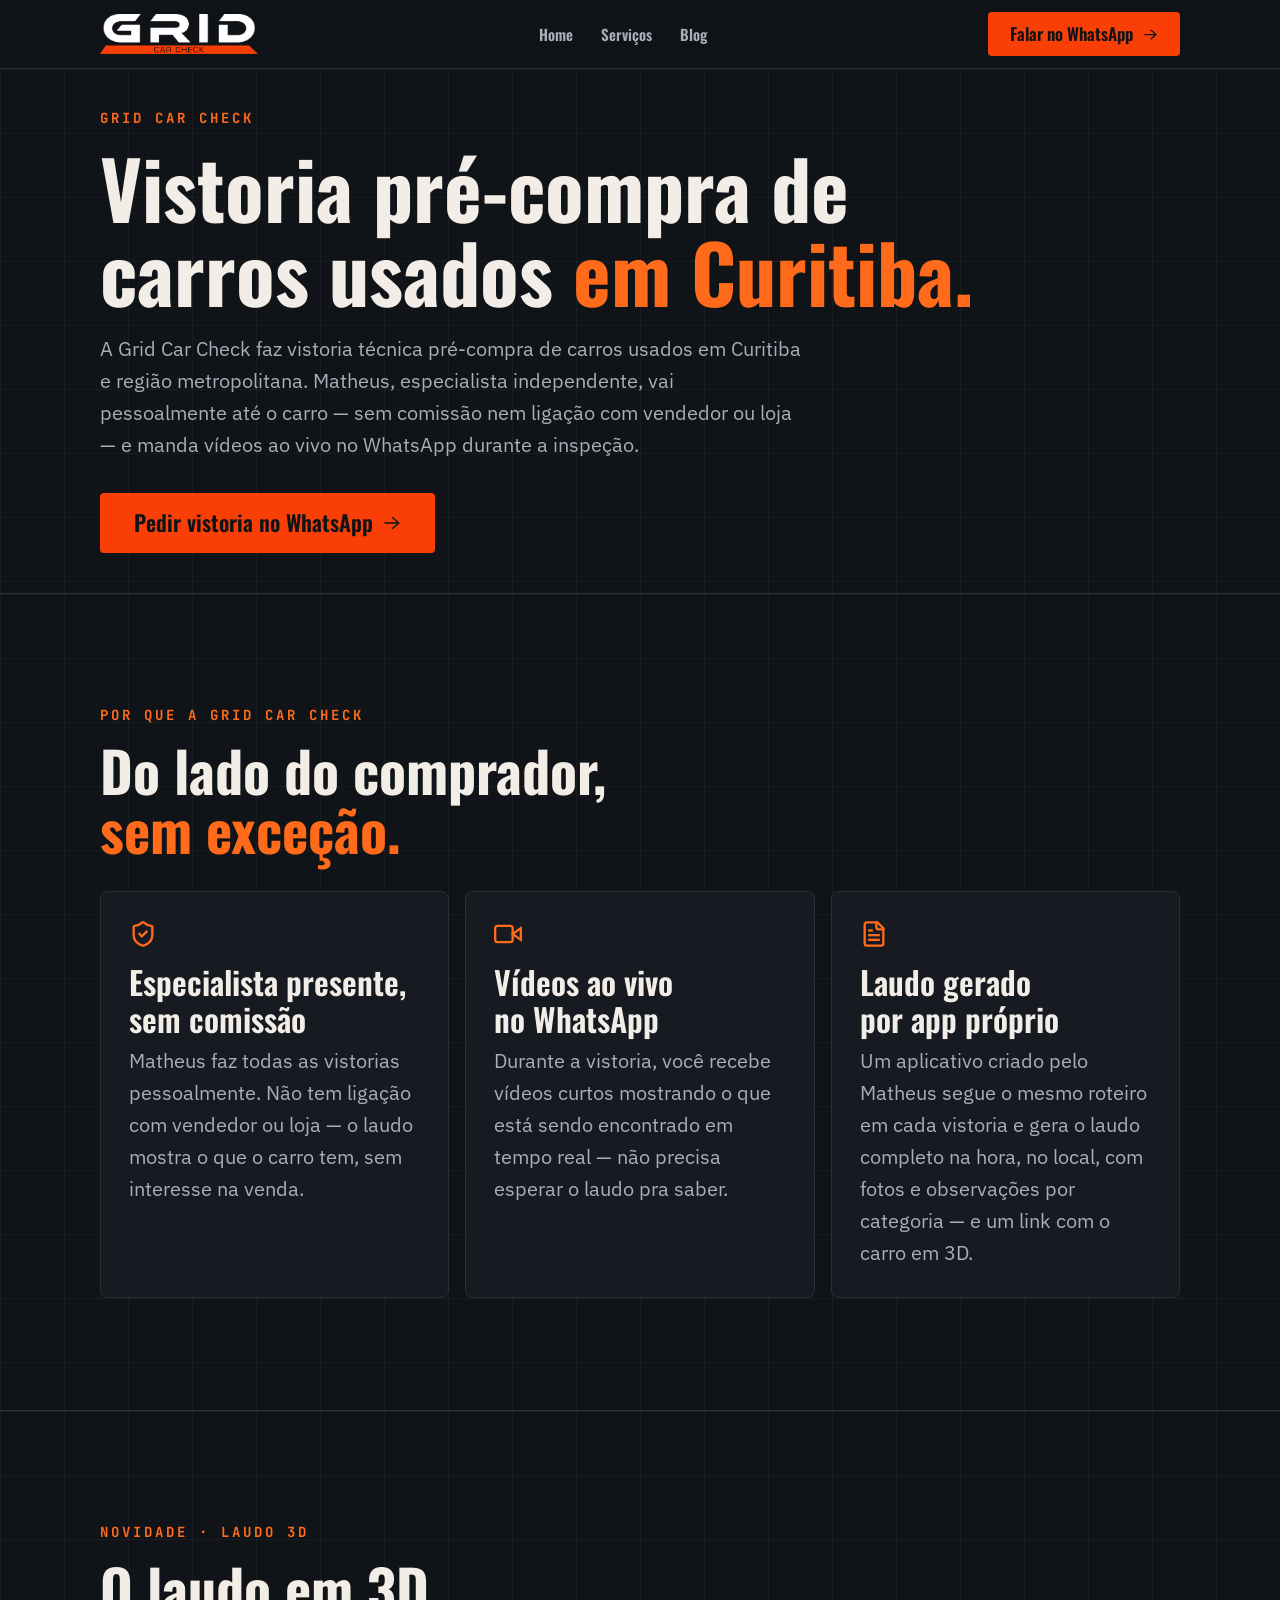
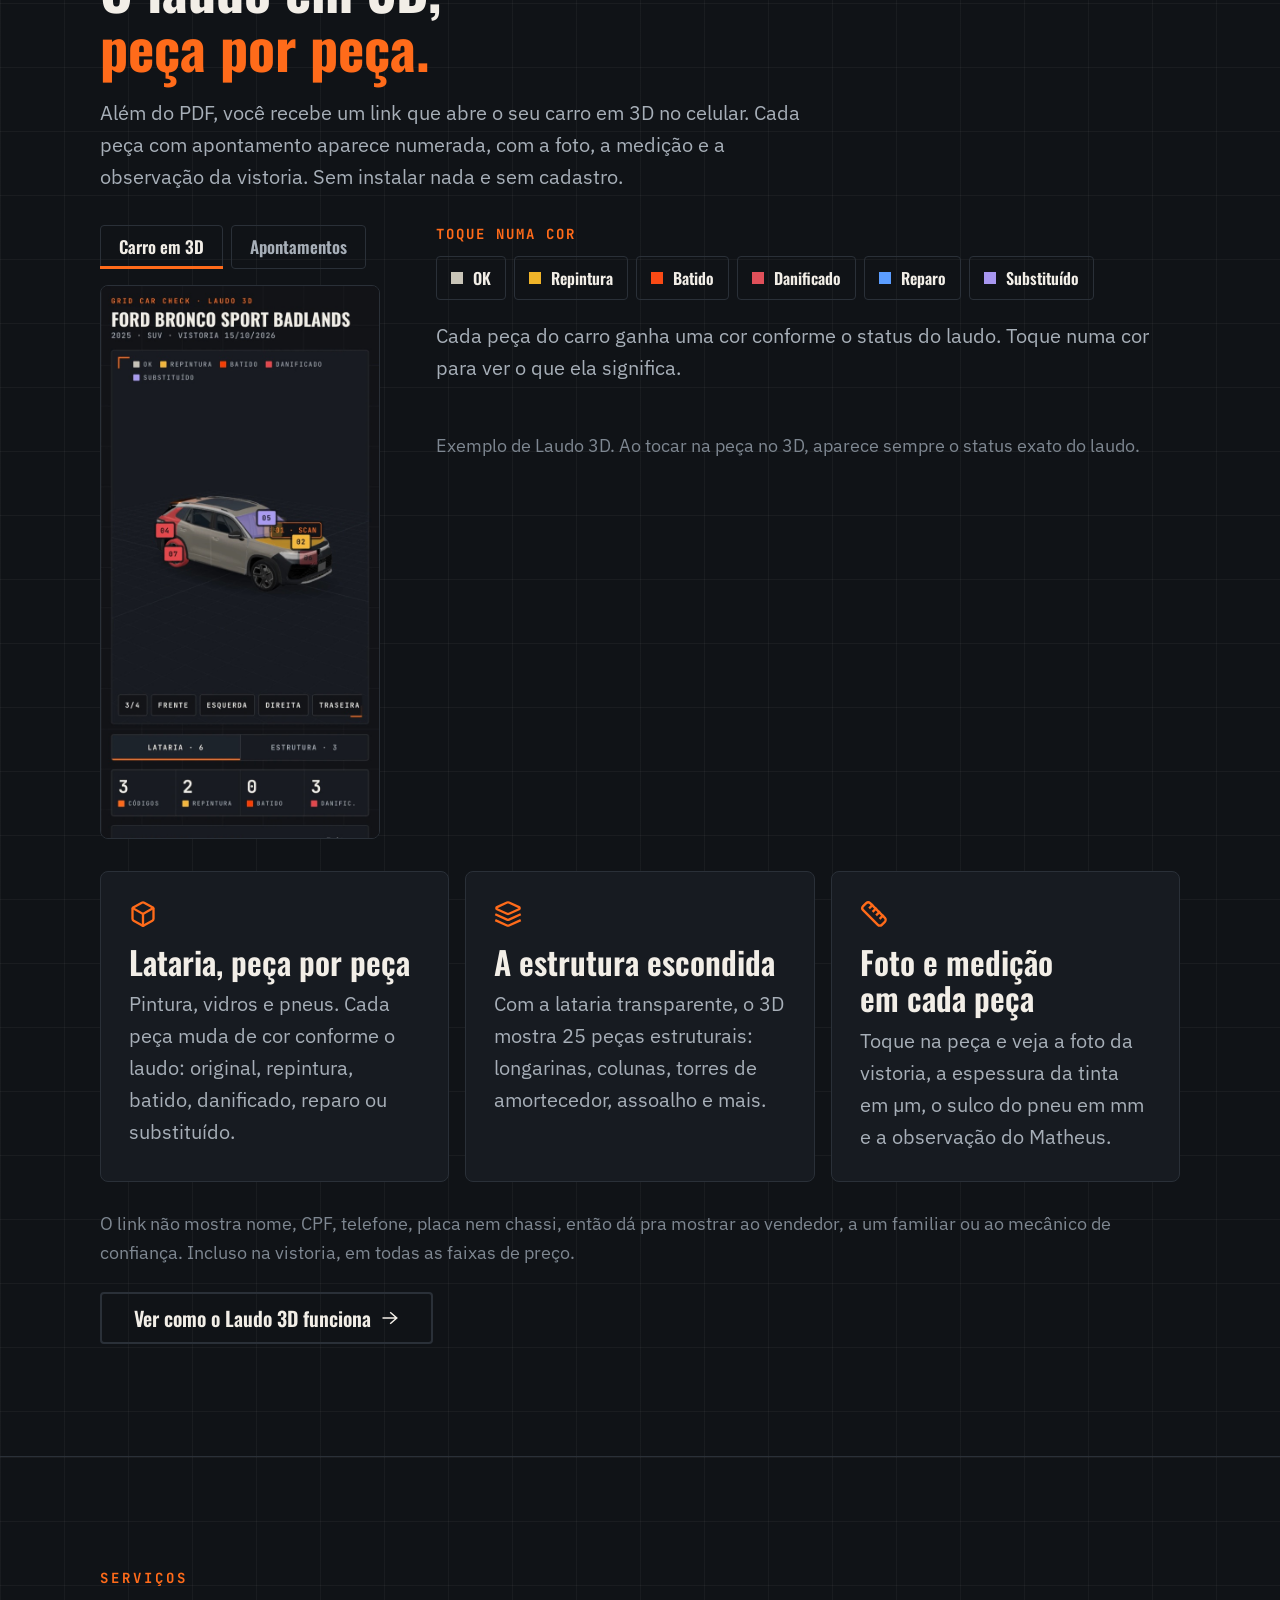
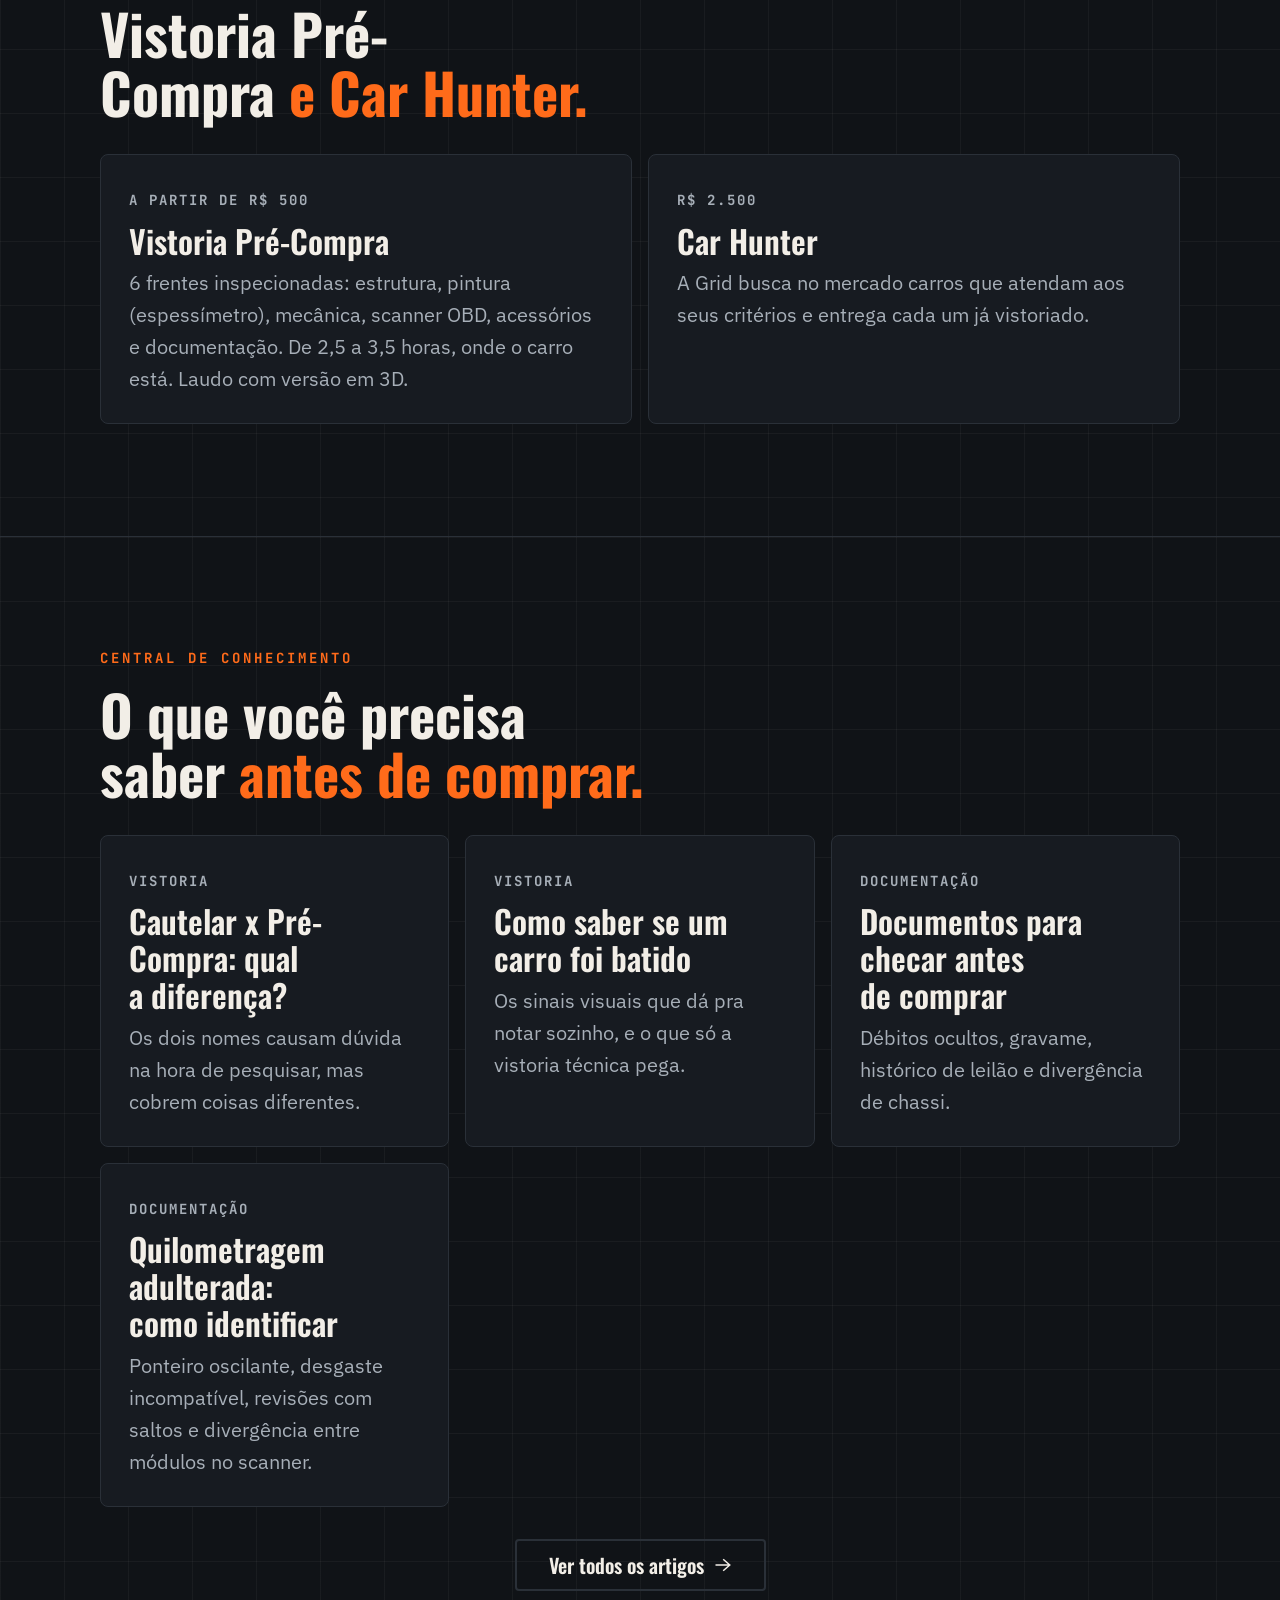
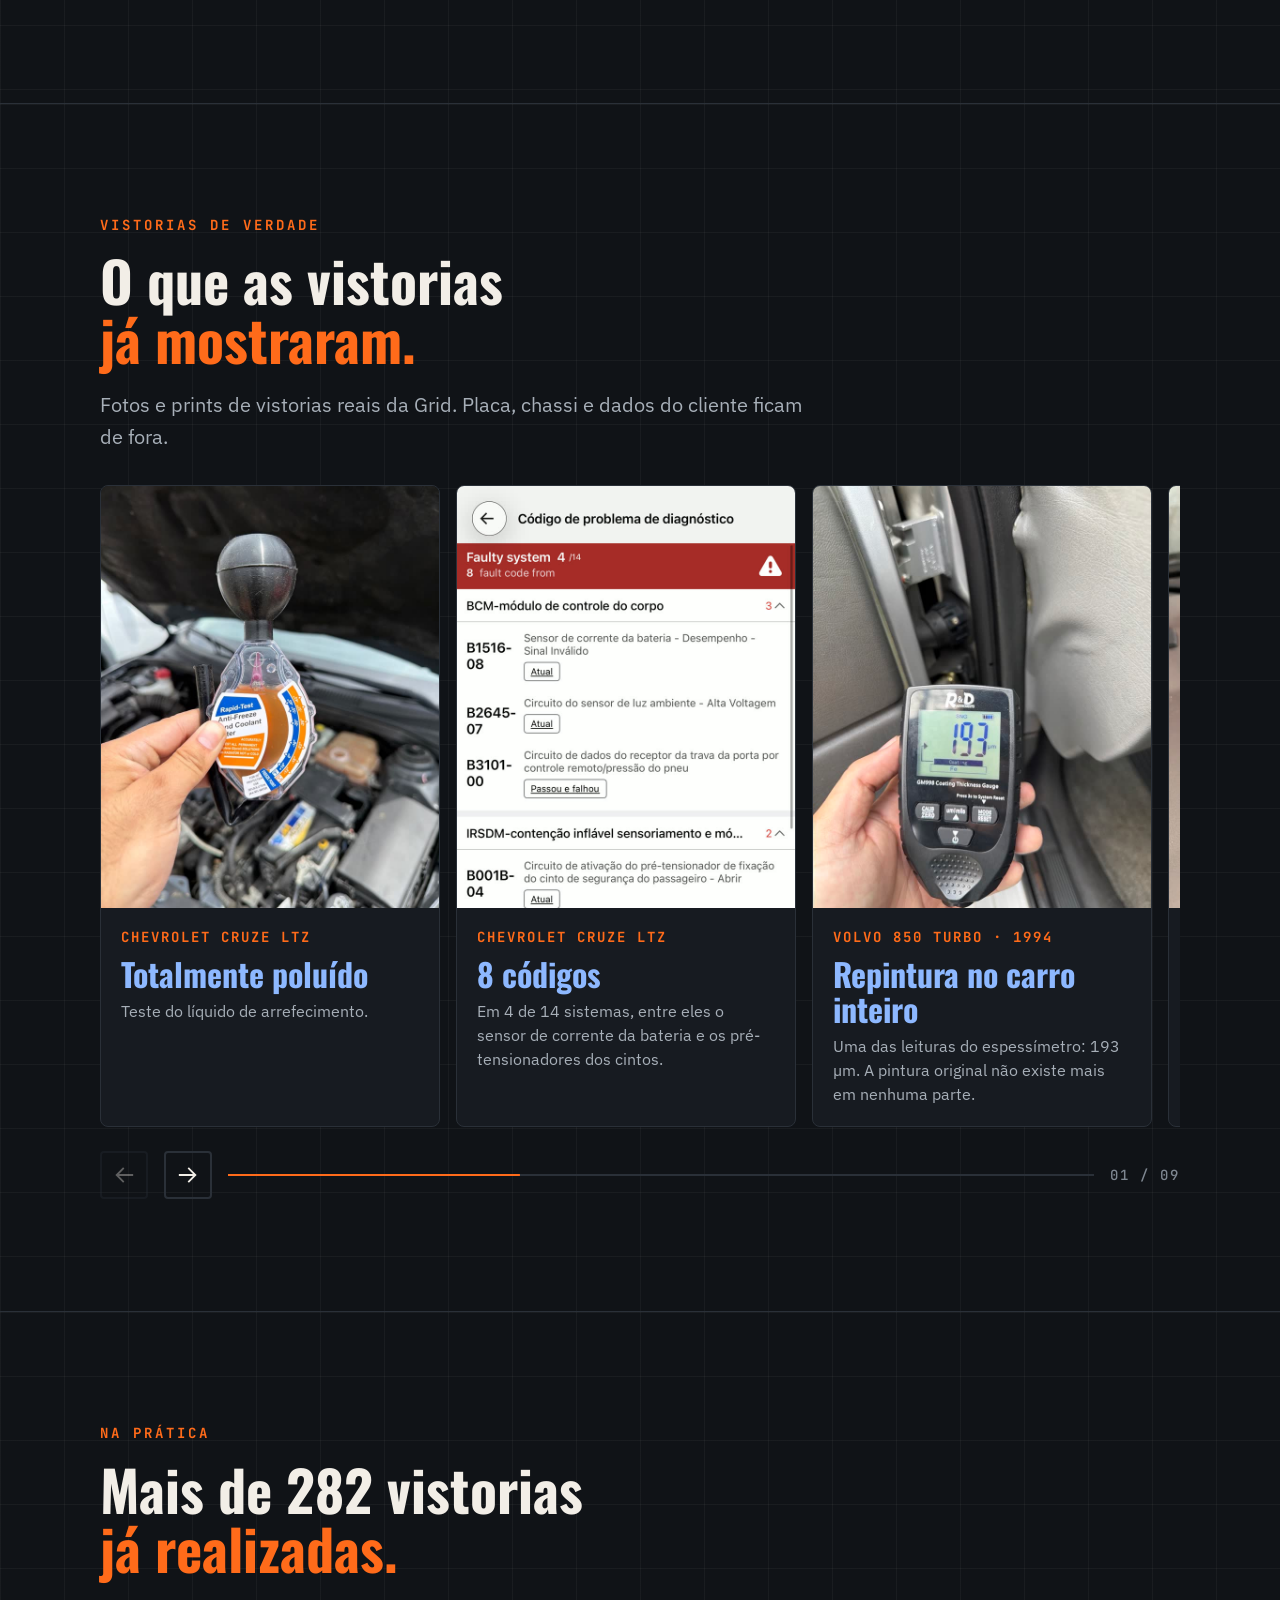
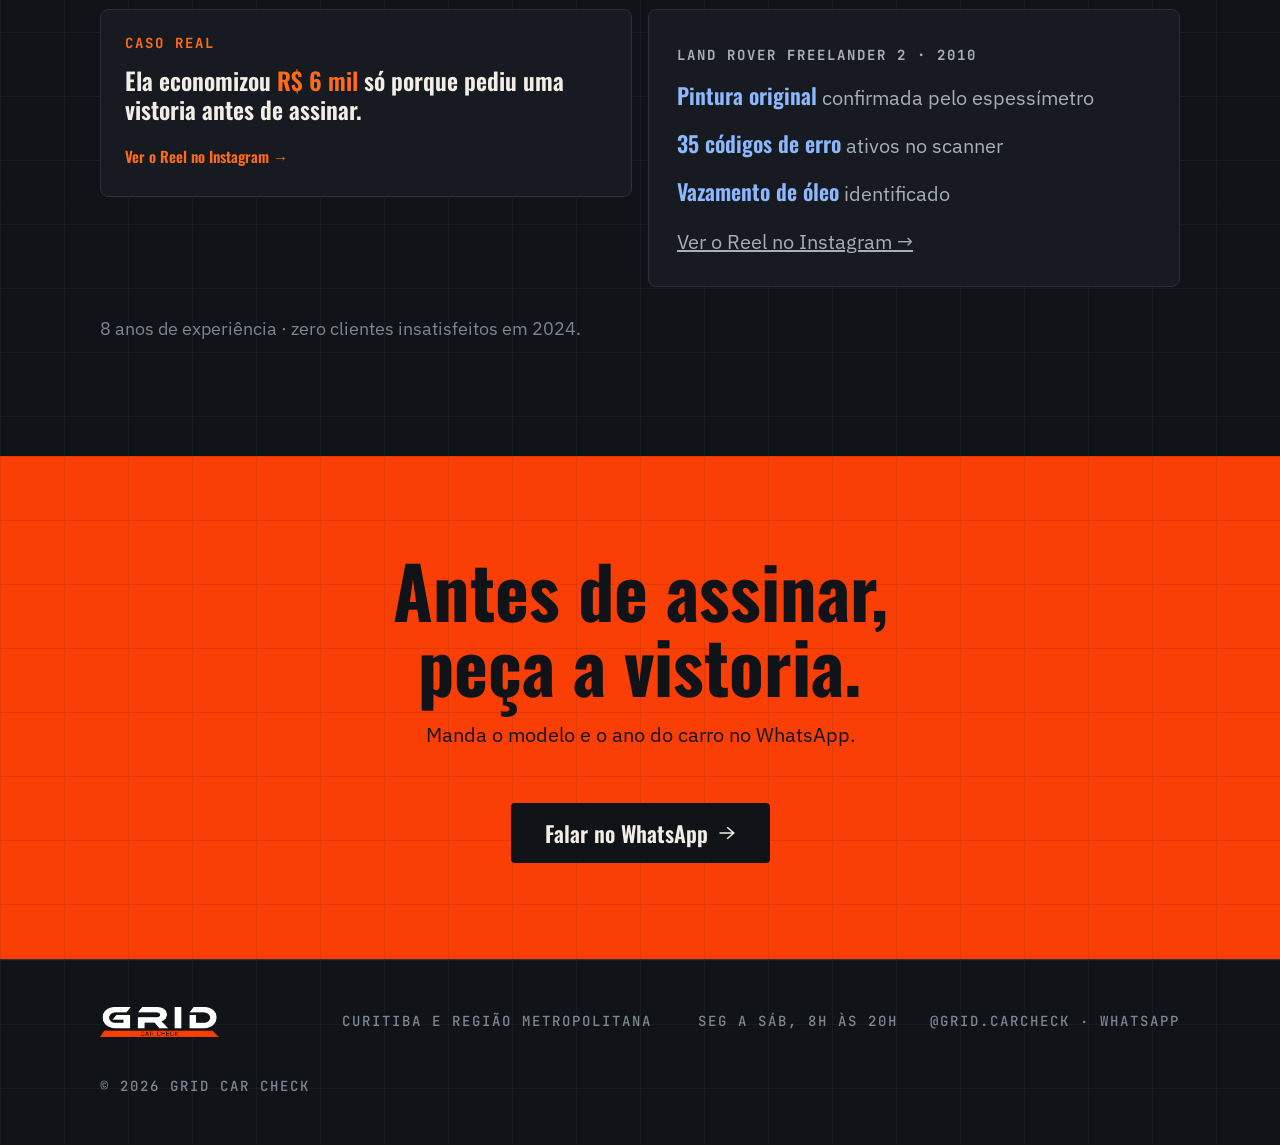
==== commit 8a533c06: "Adiciona o carrossel "Vistorias de verdade" na Home e em /instagram/ O site só tinha texto e dois Re" ====
--- a/index.html
+++ b/index.html
@@ -302,6 +302,97 @@
       </div>
     </section>
 
+    <!-- VISTORIAS DE VERDADE (carrossel) -->
+    <section class="blueprint section" id="vistorias">
+      <div class="container">
+        <p class="eyebrow">Vistorias de verdade</p>
+        <h2>O que as vistorias <span class="accent">já mostraram.</span></h2>
+        <p class="lead">Fotos e prints de vistorias reais da Grid. Placa, chassi e dados do cliente ficam de fora.</p>
+        <div class="car" data-carrossel>
+          <div class="car__track" role="region" aria-label="Fotos e prints de vistorias reais" tabindex="0">
+          <article class="car__slide">
+            <img src="/assets/images/vistorias/cruze-liquido.jpg" width="720" height="900" loading="lazy" alt="Foto do teste do líquido de arrefecimento no reservatório do motor de um Chevrolet Cruze">
+            <div class="car__cap">
+              <p class="eyebrow eyebrow--sm">Chevrolet Cruze LTZ</p>
+              <p class="car__dado">Totalmente poluído</p>
+              <p class="car__txt">Teste do líquido de arrefecimento.</p>
+            </div>
+          </article>
+          <article class="car__slide">
+            <img src="/assets/images/vistorias/cruze-scanner.jpg" width="720" height="900" loading="lazy" alt="Print do scanner mostrando códigos de falha de um Chevrolet Cruze">
+            <div class="car__cap">
+              <p class="eyebrow eyebrow--sm">Chevrolet Cruze LTZ</p>
+              <p class="car__dado">8 códigos</p>
+              <p class="car__txt">Em 4 de 14 sistemas, entre eles o sensor de corrente da bateria e os pré-tensionadores dos cintos.</p>
+            </div>
+          </article>
+          <article class="car__slide">
+            <img src="/assets/images/vistorias/volvo-espessimetro.jpg" width="720" height="900" loading="lazy" alt="Espessímetro marcando 193 micrômetros perto da porta de um Volvo 850">
+            <div class="car__cap">
+              <p class="eyebrow eyebrow--sm">Volvo 850 Turbo · 1994</p>
+              <p class="car__dado">Repintura no carro inteiro</p>
+              <p class="car__txt">Uma das leituras do espessímetro: 193 µm. A pintura original não existe mais em nenhuma parte.</p>
+            </div>
+          </article>
+          <article class="car__slide">
+            <img src="/assets/images/vistorias/freelander-pintura.jpg" width="720" height="900" loading="lazy" alt="Espessímetro marcando 120 micrômetros no capô de uma Land Rover Freelander 2">
+            <div class="car__cap">
+              <p class="eyebrow eyebrow--sm">Land Rover Freelander 2 · 2010</p>
+              <p class="car__dado">120 µm</p>
+              <p class="car__txt">Pintura original confirmada pelo espessímetro.</p>
+            </div>
+          </article>
+          <article class="car__slide">
+            <img src="/assets/images/vistorias/freelander-estrutura.jpg" width="720" height="900" loading="lazy" alt="Foto da parte de baixo da estrutura de uma Land Rover Freelander 2">
+            <div class="car__cap">
+              <p class="eyebrow eyebrow--sm">Land Rover Freelander 2 · 2010</p>
+              <p class="car__dado">Sem colisão estrutural</p>
+              <p class="car__txt">Estrutura sem sinais de colisão estrutural e sem repinturas.</p>
+            </div>
+          </article>
+          <article class="car__slide">
+            <img src="/assets/images/vistorias/tcross-scanner.jpg" width="720" height="900" loading="lazy" alt="Print do scanner de um VW T-Cross com quatro códigos de falha: botão Start/Stop, chave remota, microfone e avarias internas">
+            <div class="car__cap">
+              <p class="eyebrow eyebrow--sm">VW T-Cross</p>
+              <p class="car__dado">Cerca de 10 códigos</p>
+              <p class="car__txt">No scanner, como estes 4: botão Start/Stop, chave remota, microfone e avarias internas.</p>
+            </div>
+          </article>
+          <article class="car__slide">
+            <img src="/assets/images/vistorias/equinox-scanner.jpg" width="720" height="900" loading="lazy" alt="Relatório do scanner de um Chevrolet Equinox com 5 apontamentos no sistema de carroceria">
+            <div class="car__cap">
+              <p class="eyebrow eyebrow--sm">Chevrolet Equinox</p>
+              <p class="car__dado">5 apontamentos</p>
+              <p class="car__txt">No sistema de carroceria: sinal do freio, bateria do controle remoto, alimentação de módulo e comunicação com o rádio.</p>
+            </div>
+          </article>
+          <article class="car__slide">
+            <img src="/assets/images/vistorias/bronco-painel.jpg" width="720" height="900" loading="lazy" alt="Painel de um Ford Bronco Sport Badlands 2025 marcando 1.567 quilômetros">
+            <div class="car__cap">
+              <p class="eyebrow eyebrow--sm">Ford Bronco Sport Badlands · 2025</p>
+              <p class="car__dado">50 itens aprovados</p>
+              <p class="car__txt">Zero apontamentos em um carro com 1.567 km. Nem toda vistoria acha problema.</p>
+            </div>
+          </article>
+          <article class="car__slide">
+            <img src="/assets/images/vistorias/bronco-pintura.jpg" width="720" height="900" loading="lazy" alt="Espessímetro marcando 100 micrômetros na porta de um Ford Bronco Sport">
+            <div class="car__cap">
+              <p class="eyebrow eyebrow--sm">Ford Bronco Sport Badlands · 2025</p>
+              <p class="car__dado">100 µm</p>
+              <p class="car__txt">Uma das leituras da pintura, que teve 15 itens aprovados.</p>
+            </div>
+          </article>
+          </div>
+          <div class="car__ctl">
+            <button type="button" class="car__btn" data-car-prev aria-label="Anterior"><svg viewBox="0 0 24 24" aria-hidden="true"><path d="M21 12H5M11 5l-7 7 7 7"/></svg></button>
+            <button type="button" class="car__btn" data-car-next aria-label="Próximo"><svg viewBox="0 0 24 24" aria-hidden="true"><path d="M3 12h16M13 5l7 7-7 7"/></svg></button>
+            <div class="car__bar" aria-hidden="true"><span></span></div>
+            <p class="car__count" aria-hidden="true">01 / 09</p>
+          </div>
+        </div>
+      </div>
+    </section>
+
     <!-- PROVA -->
     <section class="blueprint section">
       <div class="container">
--- a/css/style.css
+++ b/css/style.css
@@ -291,6 +291,30 @@
 .tag-med { display: inline-block; margin-top: 14px; padding: 4px 8px; border: 1px solid var(--measure); border-radius: 4px; color: var(--measure); font: 700 12px/1.3 var(--mono); letter-spacing: 1.5px; text-transform: uppercase; }
 .article p a:not(.btn), .article li a:not(.btn), .article td a { color: var(--measure); text-decoration-thickness: 1px; text-underline-offset: 3px; }
 
+/* Carrossel "Vistorias de verdade": fotos e prints reais com o dado em azul de medição (MARCA.md) */
+.car { margin-top: 32px; }
+.car__track { display: flex; gap: 16px; overflow-x: auto; scroll-snap-type: x mandatory; scrollbar-width: none; padding-bottom: 4px; -webkit-overflow-scrolling: touch; }
+.car__track::-webkit-scrollbar { display: none; }
+.car__track:focus-visible { outline: 3px solid var(--text); outline-offset: 4px; }
+.car__slide { flex: 0 0 clamp(250px, 76vw, 340px); scroll-snap-align: start; background: var(--panel); border: 1px solid var(--line); border-radius: 8px; overflow: hidden; transition: border-color .3s var(--ease); }
+.car__slide img { display: block; width: 100%; height: auto; aspect-ratio: 4 / 5; object-fit: cover; background: var(--bg); }
+.car__cap { padding: 20px; }
+.car__cap .eyebrow { margin-bottom: 8px; }
+.car__dado { font: 700 clamp(26px, 5vw, 32px)/1.1 var(--display); color: var(--measure); }
+.car__txt { margin-top: 8px; color: var(--muted); font-size: 16px; line-height: 1.5; }
+.car__ctl { display: flex; align-items: center; gap: 16px; margin-top: 20px; }
+.car__btn { flex: none; width: 48px; height: 48px; display: inline-flex; align-items: center; justify-content: center; background: transparent; color: var(--text); border: 2px solid var(--line); border-radius: 4px; cursor: pointer; transition: border-color .2s, opacity .2s; }
+.car__btn svg { width: 22px; height: 22px; fill: none; stroke: currentColor; stroke-width: 2; stroke-linecap: square; stroke-linejoin: miter; }
+.car__btn[aria-disabled="true"] { opacity: .35; cursor: default; }
+.car__btn:focus-visible { outline: 3px solid var(--text); outline-offset: 2px; }
+.car__bar { flex: 1; height: 2px; background: var(--line); }
+.car__bar span { display: block; height: 100%; background: var(--accent); transform-origin: left center; transform: scaleX(.12); transition: transform .25s var(--ease); }
+.car__count { flex: none; font: 500 var(--fs-mono)/1 var(--mono); letter-spacing: 2px; color: var(--faint); font-variant-numeric: tabular-nums; }
+@media (hover: hover) {
+  .car__slide:hover { border-color: rgba(255, 107, 26, .6); }
+  .car__btn:not([aria-disabled="true"]):hover { border-color: var(--accent); }
+}
+
 /* Sobre */
 .about { display: grid; gap: 32px; align-items: center; }
 .about__photo { width: 100%; max-width: 380px; aspect-ratio: 4/3; object-fit: cover; object-position: 50% 28%; border: 1px solid var(--line); border-radius: 8px; }
@@ -355,6 +379,7 @@
   .frame--card.lock::before, .frame--card.lock::after { animation: none; }
   .faq details::details-content { transition: none; }
   .nav { transition: none; }
+  .car__bar span, .car__slide { transition: none; }
   .bump, .draw, .ld__phone img.in, .ld__tab[aria-selected="true"]::after, .live--run::before { animation: none; }
   .live--armed .live__list li, .live--run .live__list li { opacity: 1; animation: none; }
 }
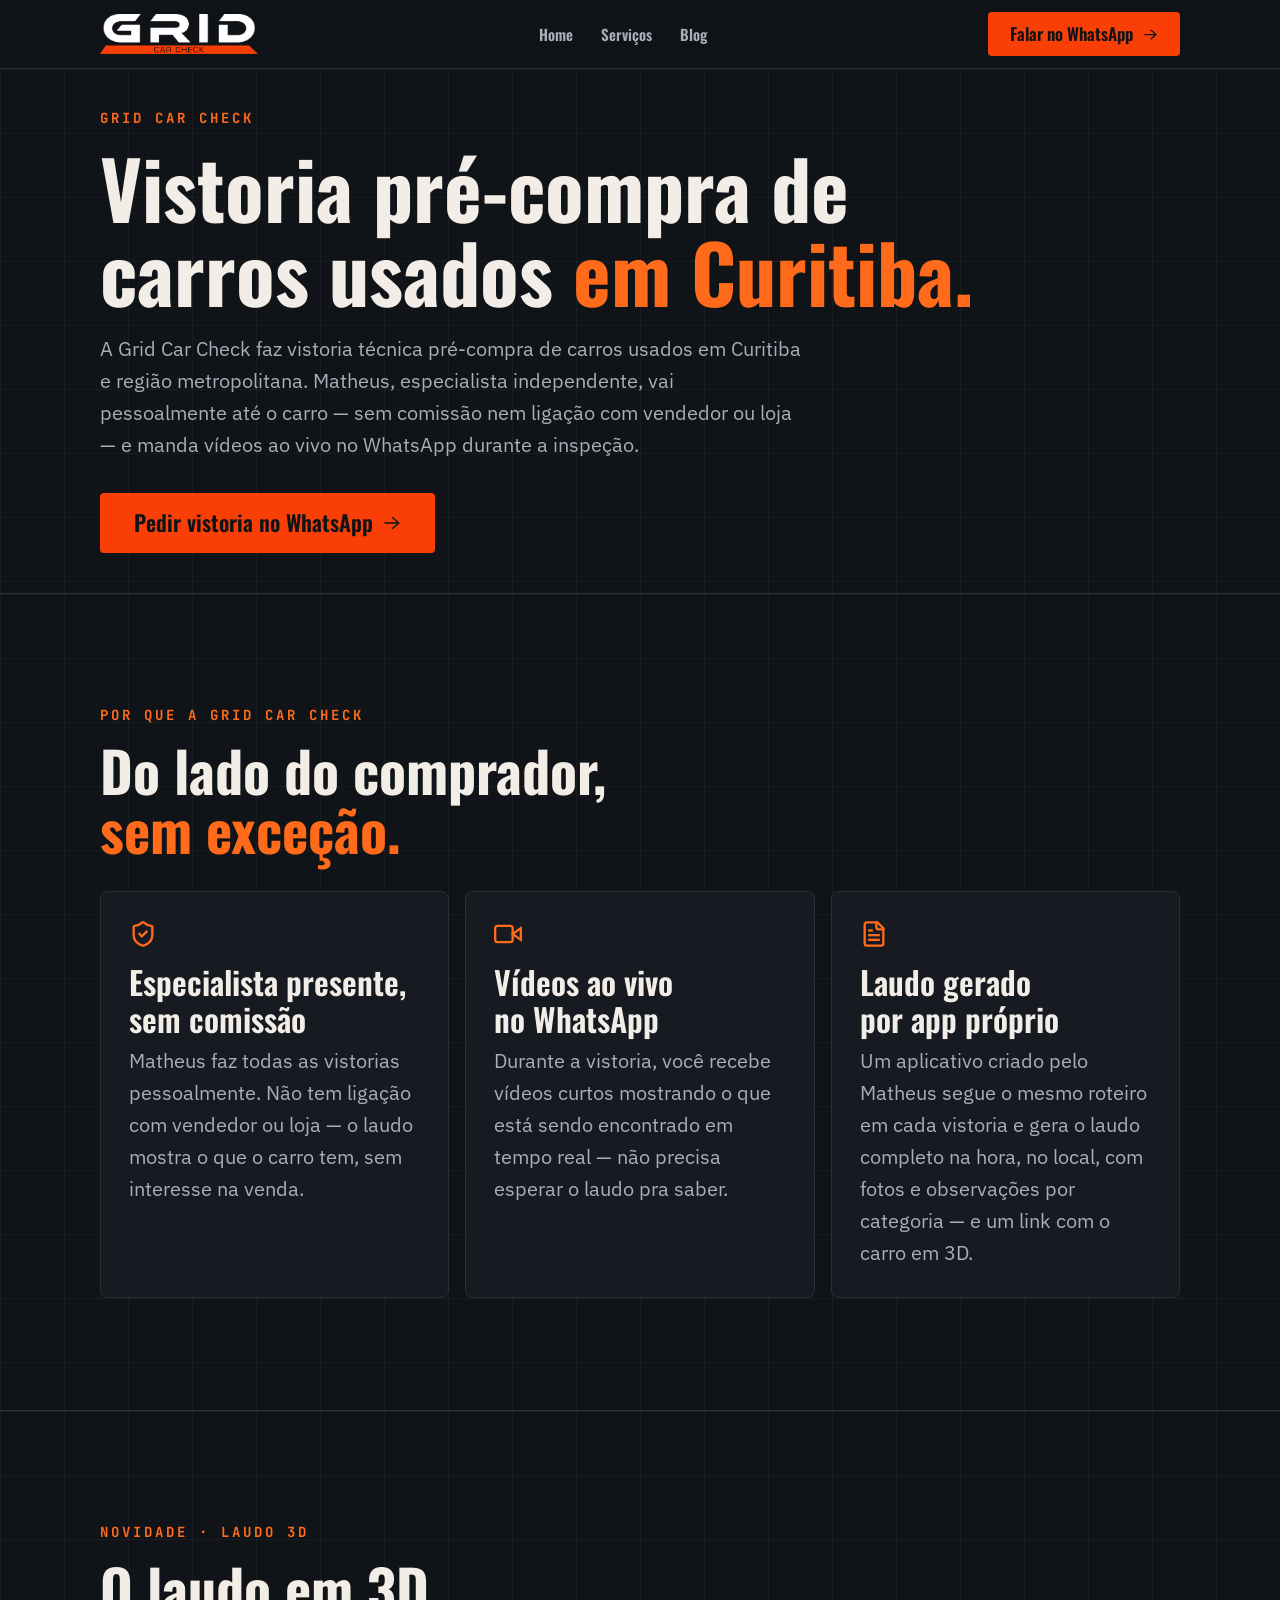
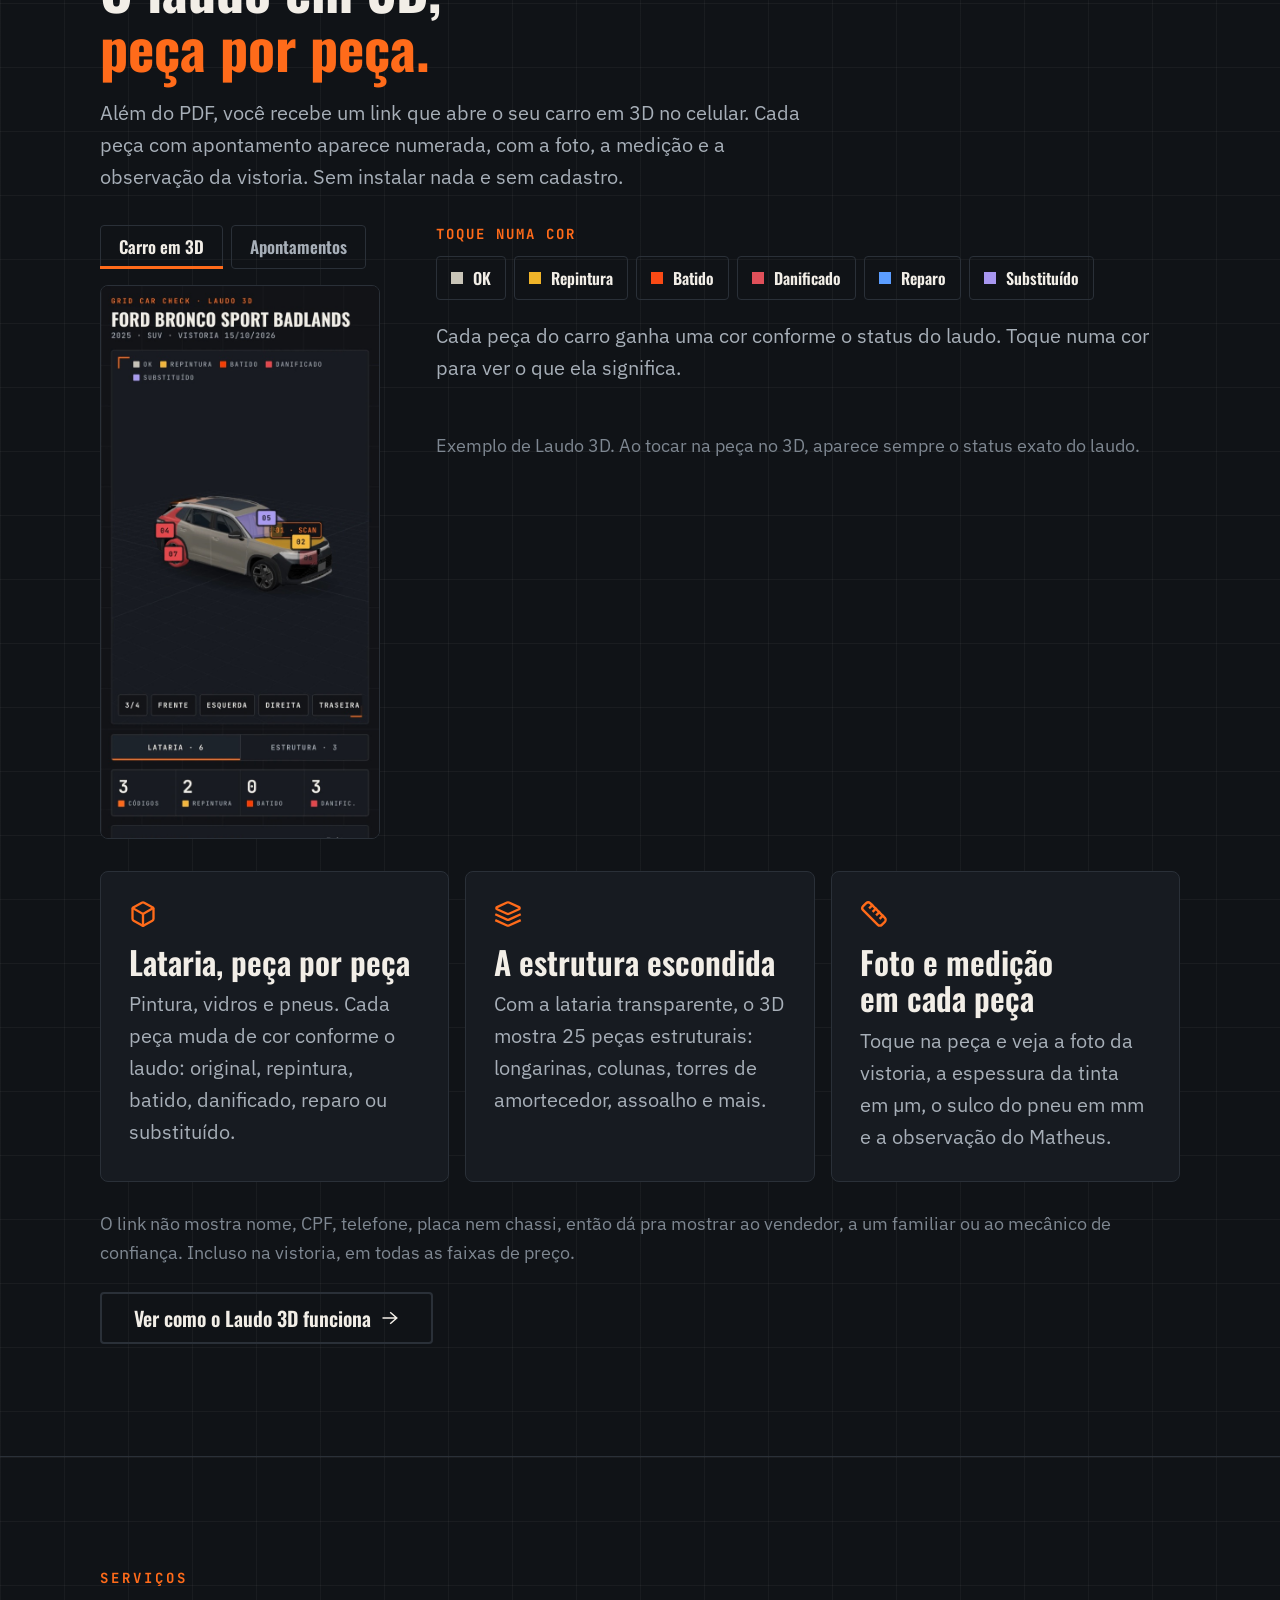
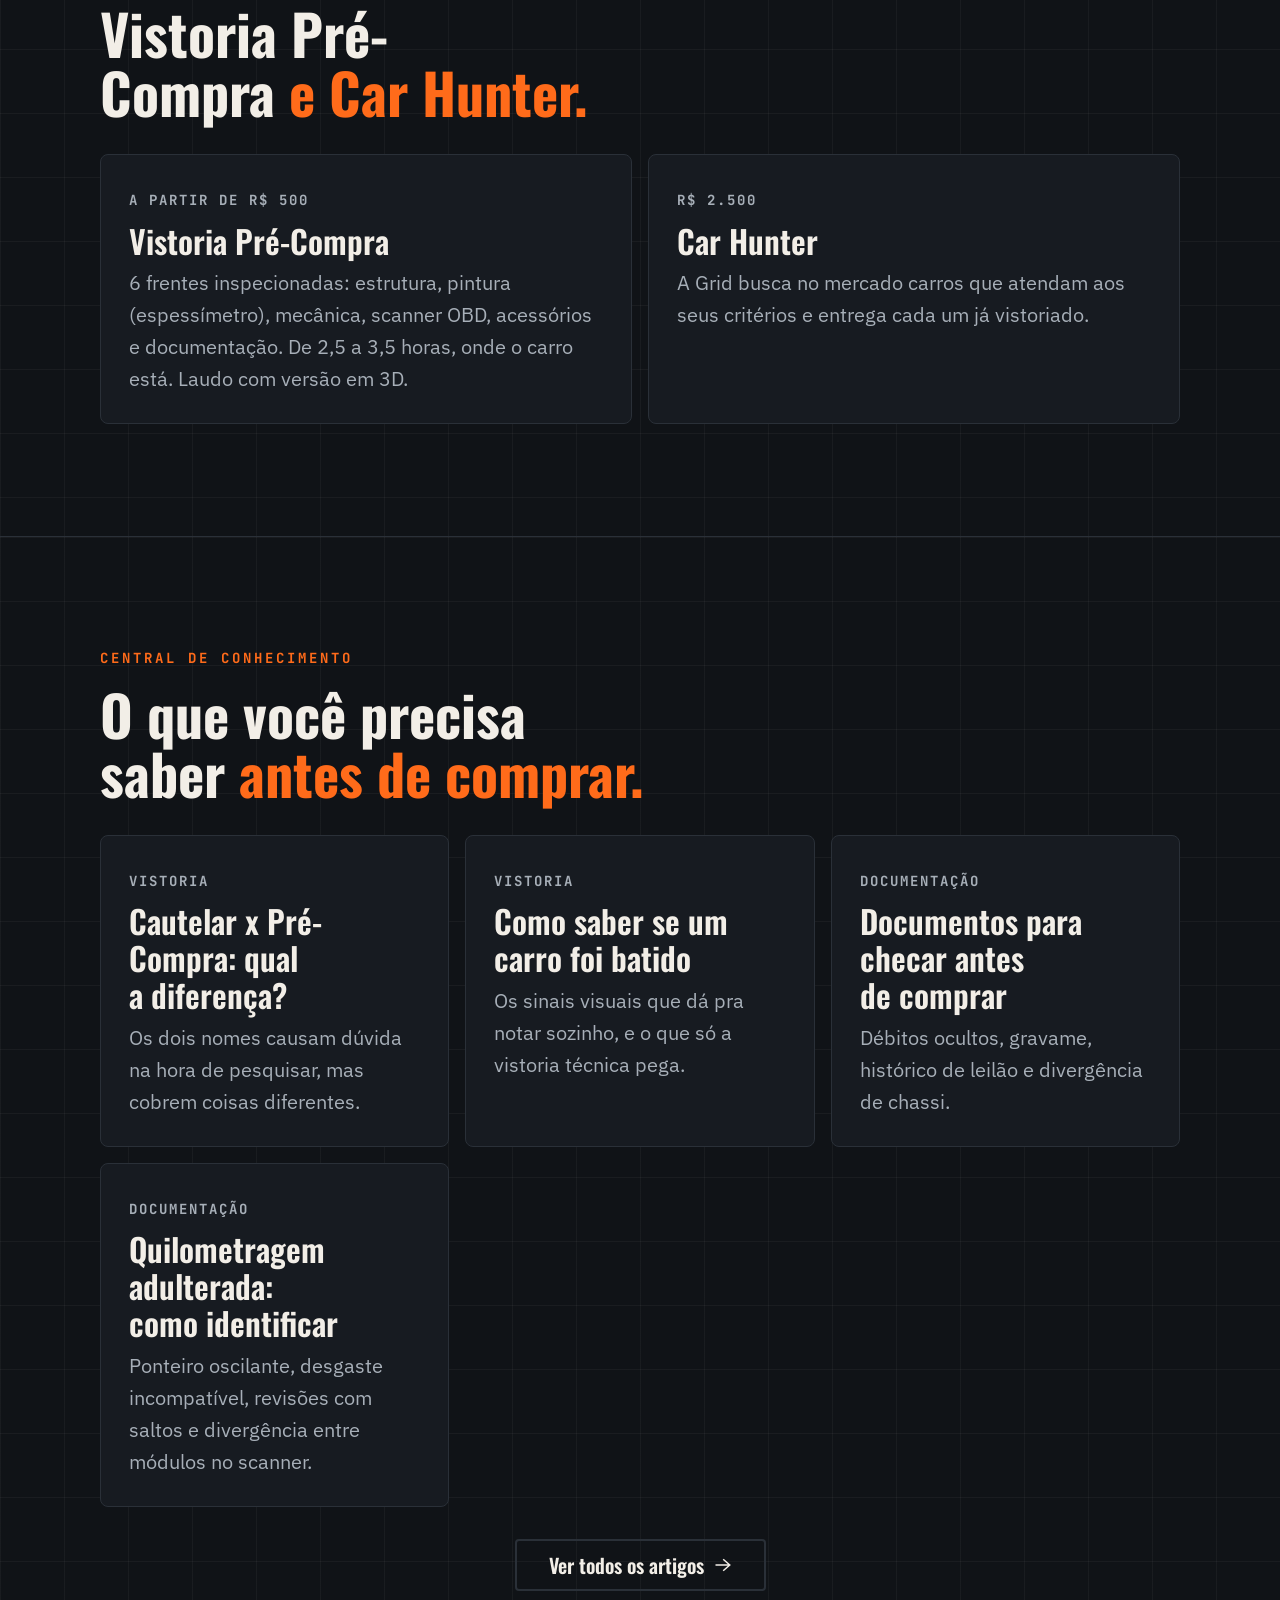
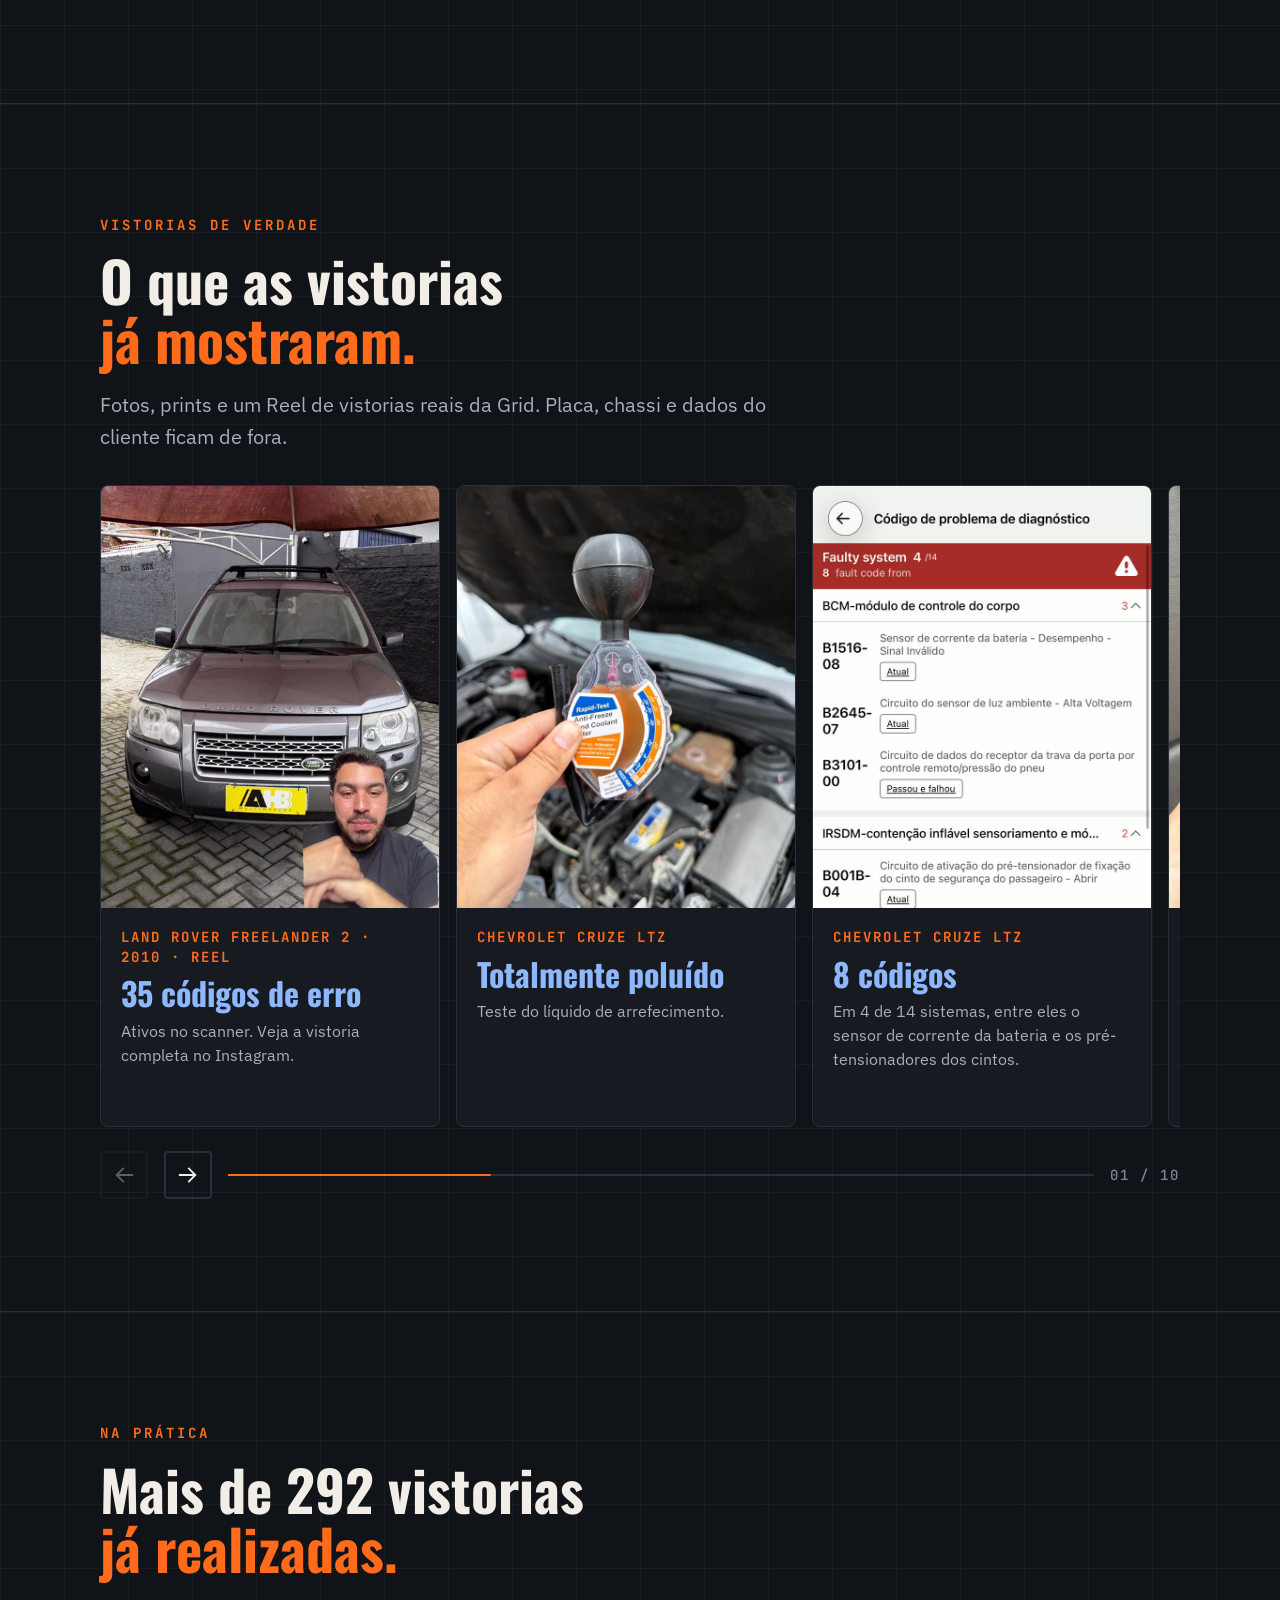
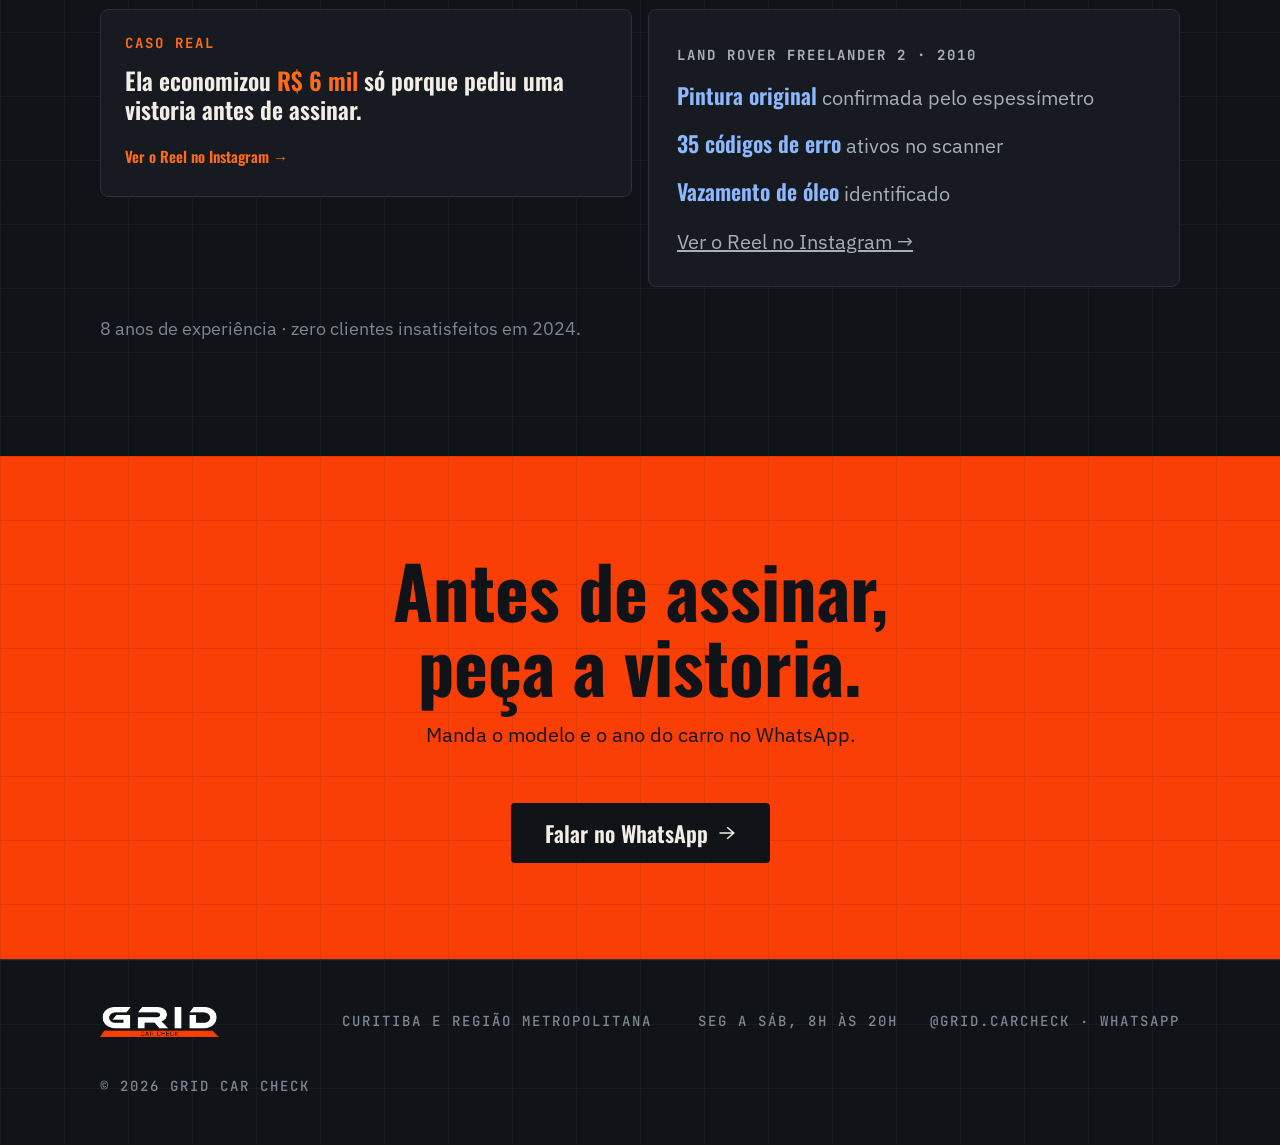
==== commit 367aaee7: "Mistura o Reel ao carrossel da Home e põe fotos reais nos posts O carrossel só tinha fotos e prints." ====
--- a/index.html
+++ b/index.html
@@ -307,9 +307,19 @@
       <div class="container">
         <p class="eyebrow">Vistorias de verdade</p>
         <h2>O que as vistorias <span class="accent">já mostraram.</span></h2>
-        <p class="lead">Fotos e prints de vistorias reais da Grid. Placa, chassi e dados do cliente ficam de fora.</p>
+        <p class="lead">Fotos, prints e um Reel de vistorias reais da Grid. Placa, chassi e dados do cliente ficam de fora.</p>
         <div class="car" data-carrossel>
           <div class="car__track" role="region" aria-label="Fotos e prints de vistorias reais" tabindex="0">
+          <a class="car__slide" href="https://www.instagram.com/p/DcRAlcpBnZU/" target="_blank" rel="noopener" data-reel aria-label="Ver o Reel da vistoria do Freelander no Instagram (abre em nova aba)">
+            <video muted loop playsinline webkit-playsinline preload="none" poster="/assets/video/reel-freelander-capa.jpg" aria-hidden="true" tabindex="-1">
+              <source src="/assets/video/reel-freelander.mp4" type="video/mp4">
+            </video>
+            <div class="car__cap">
+              <p class="eyebrow eyebrow--sm">Land Rover Freelander 2 · 2010 · Reel</p>
+              <p class="car__dado">35 códigos de erro</p>
+              <p class="car__txt">Ativos no scanner. Veja a vistoria completa no Instagram.</p>
+            </div>
+          </a>
           <article class="car__slide">
             <img src="/assets/images/vistorias/cruze-liquido.jpg" width="720" height="900" loading="lazy" alt="Foto do teste do líquido de arrefecimento no reservatório do motor de um Chevrolet Cruze">
             <div class="car__cap">
@@ -387,7 +397,7 @@
             <button type="button" class="car__btn" data-car-prev aria-label="Anterior"><svg viewBox="0 0 24 24" aria-hidden="true"><path d="M21 12H5M11 5l-7 7 7 7"/></svg></button>
             <button type="button" class="car__btn" data-car-next aria-label="Próximo"><svg viewBox="0 0 24 24" aria-hidden="true"><path d="M3 12h16M13 5l7 7-7 7"/></svg></button>
             <div class="car__bar" aria-hidden="true"><span></span></div>
-            <p class="car__count" aria-hidden="true">01 / 09</p>
+            <p class="car__count" aria-hidden="true">01 / 10</p>
           </div>
         </div>
       </div>
--- a/css/style.css
+++ b/css/style.css
@@ -315,6 +315,13 @@
   .car__btn:not([aria-disabled="true"]):hover { border-color: var(--accent); }
 }
 
+/* Foto real dentro de artigo */
+.article figure { margin: 28px 0; }
+.article figure img { width: 100%; max-width: 380px; height: auto; border: 1px solid var(--line); border-radius: 8px; background: var(--panel); }
+.article figcaption { margin-top: 10px; max-width: 380px; color: var(--faint); font-size: .9em; line-height: 1.5; }
+a.car__slide { text-decoration: none; color: inherit; }
+.car__slide video { display: block; width: 100%; aspect-ratio: 4 / 5; object-fit: cover; background: var(--bg); }
+
 /* Sobre */
 .about { display: grid; gap: 32px; align-items: center; }
 .about__photo { width: 100%; max-width: 380px; aspect-ratio: 4/3; object-fit: cover; object-position: 50% 28%; border: 1px solid var(--line); border-radius: 8px; }
